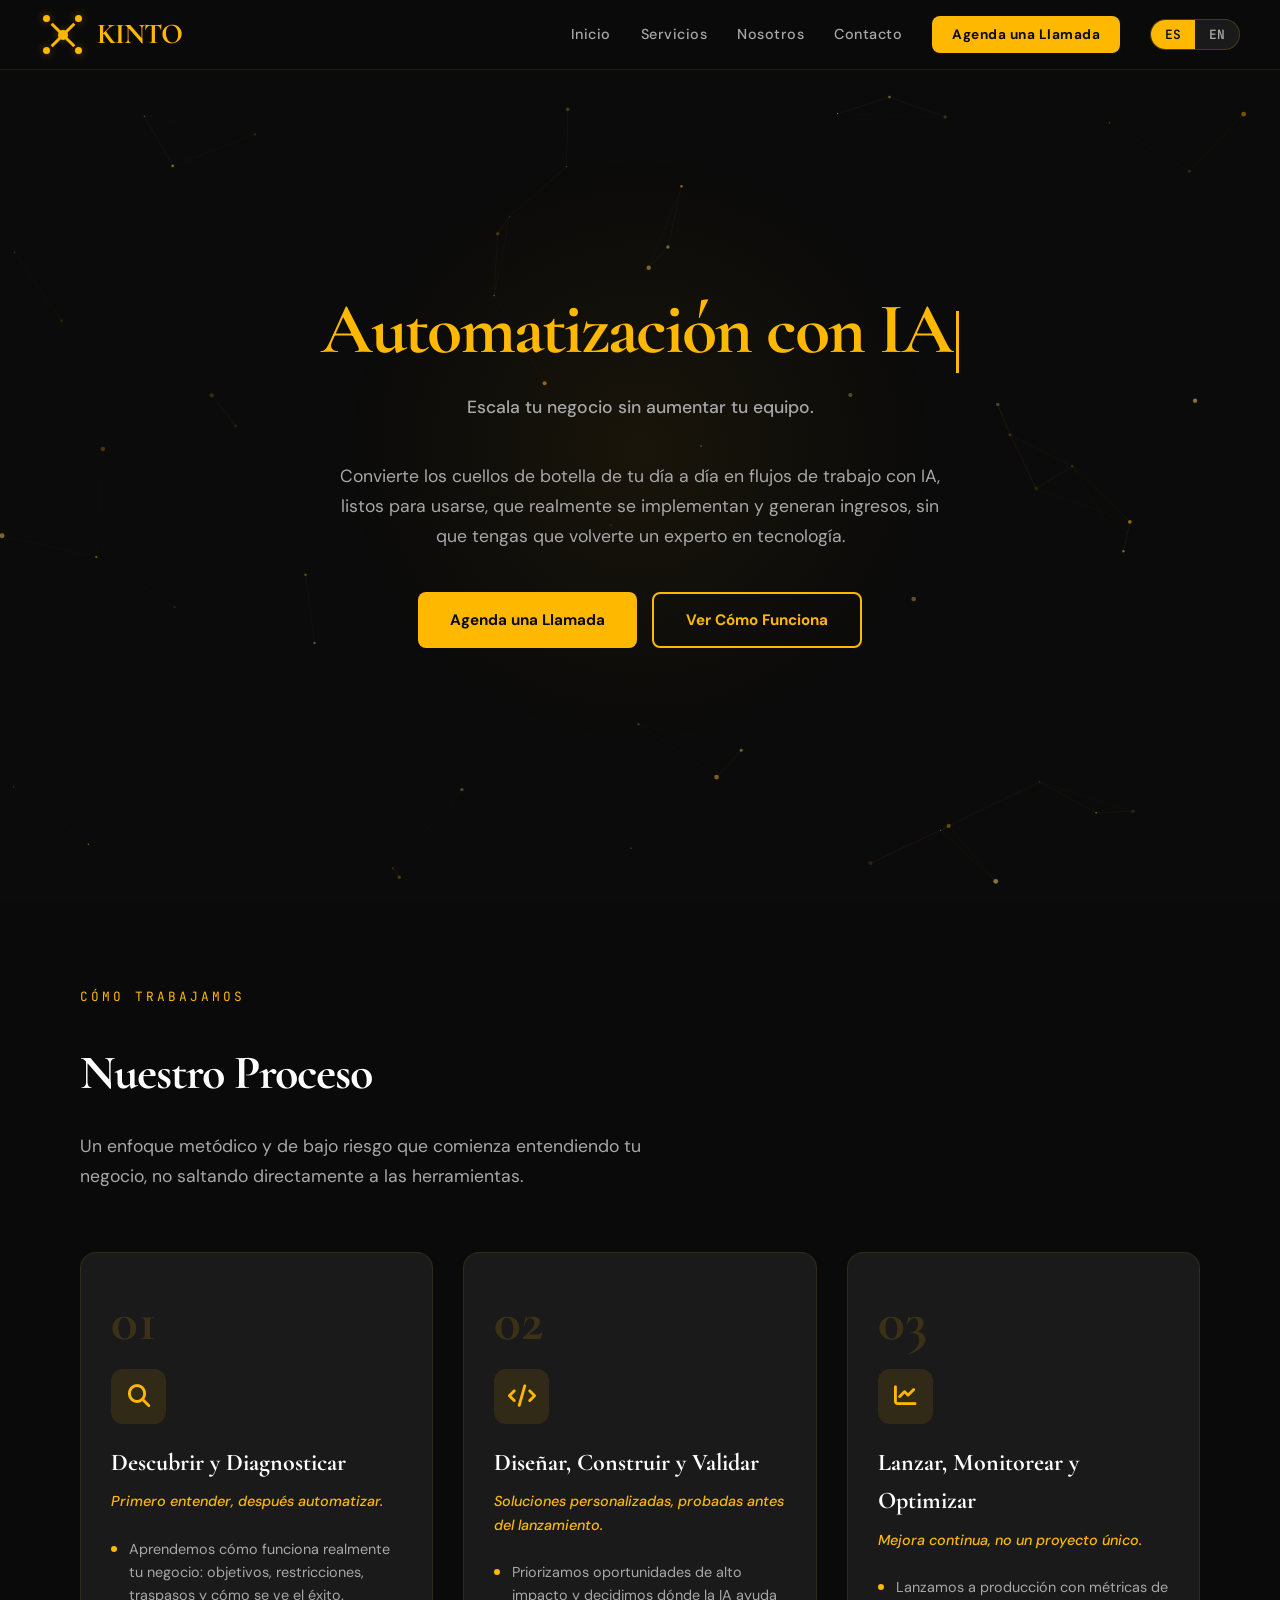
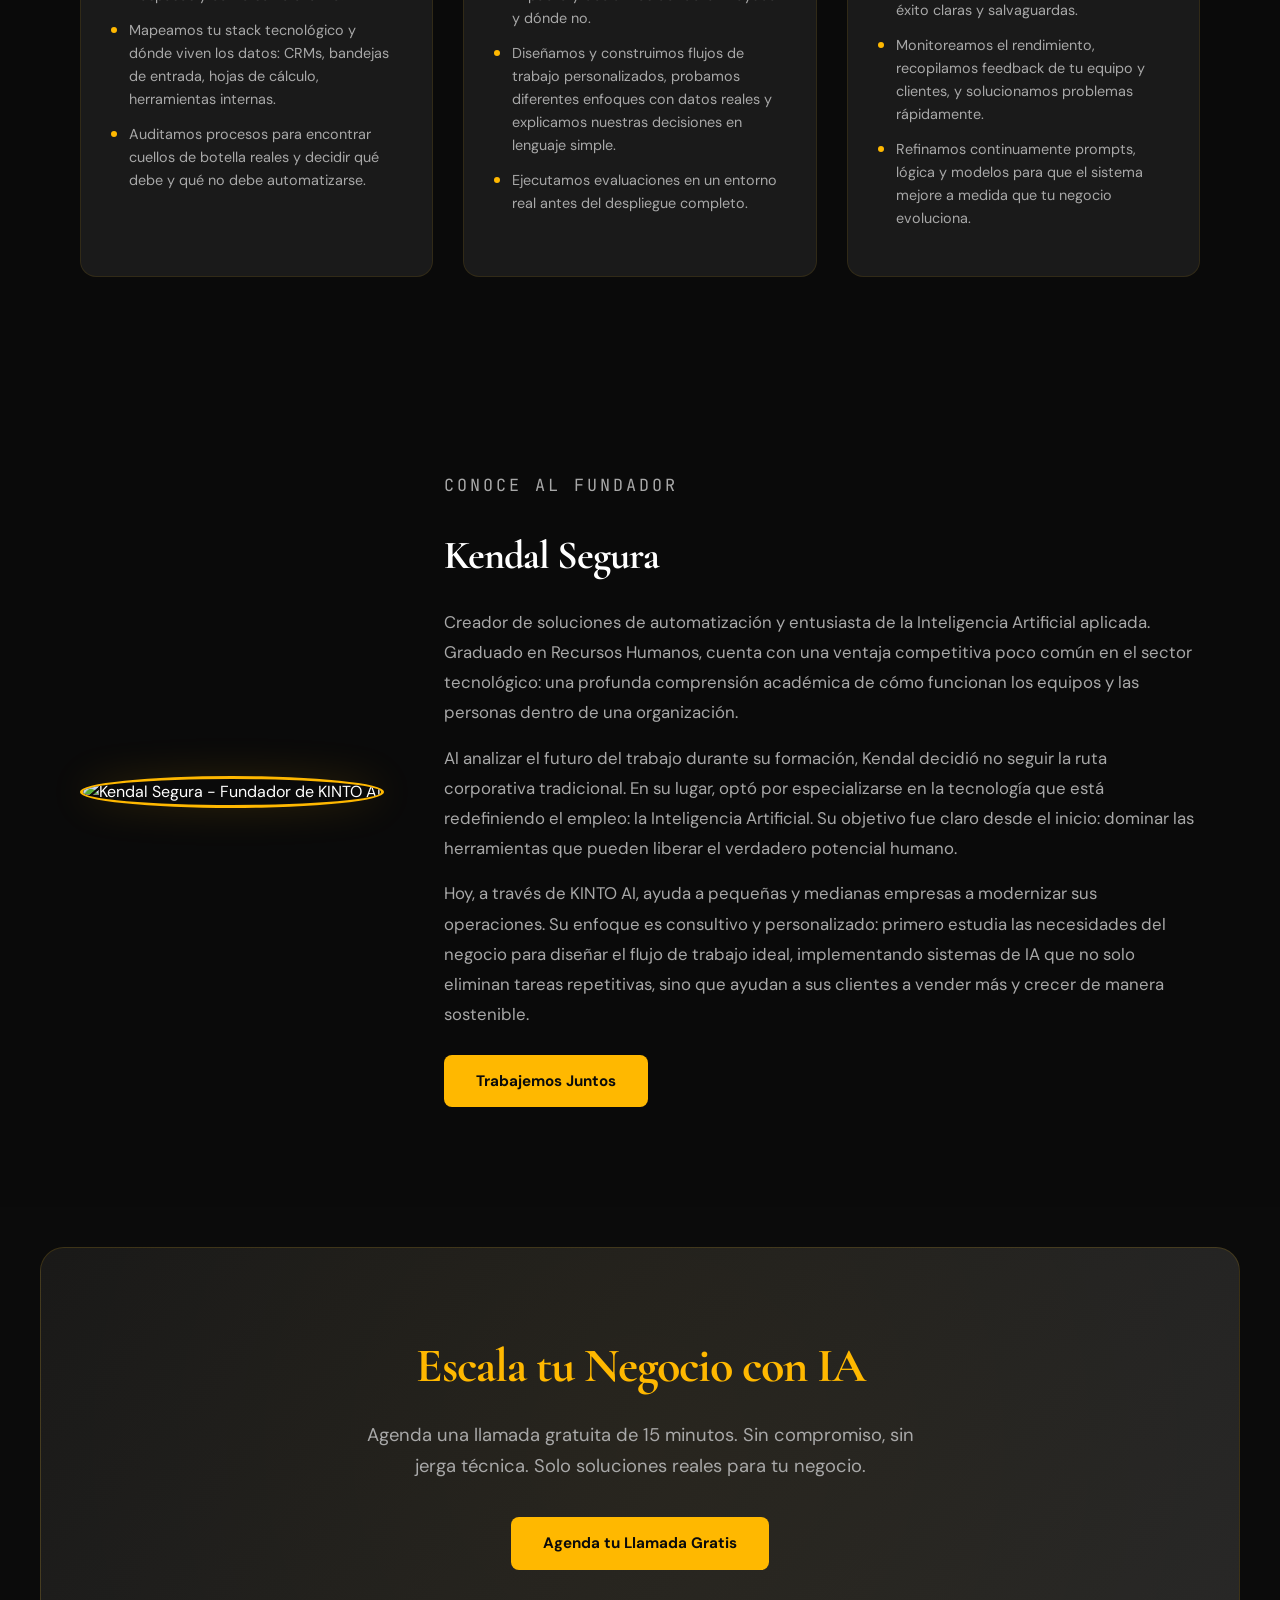
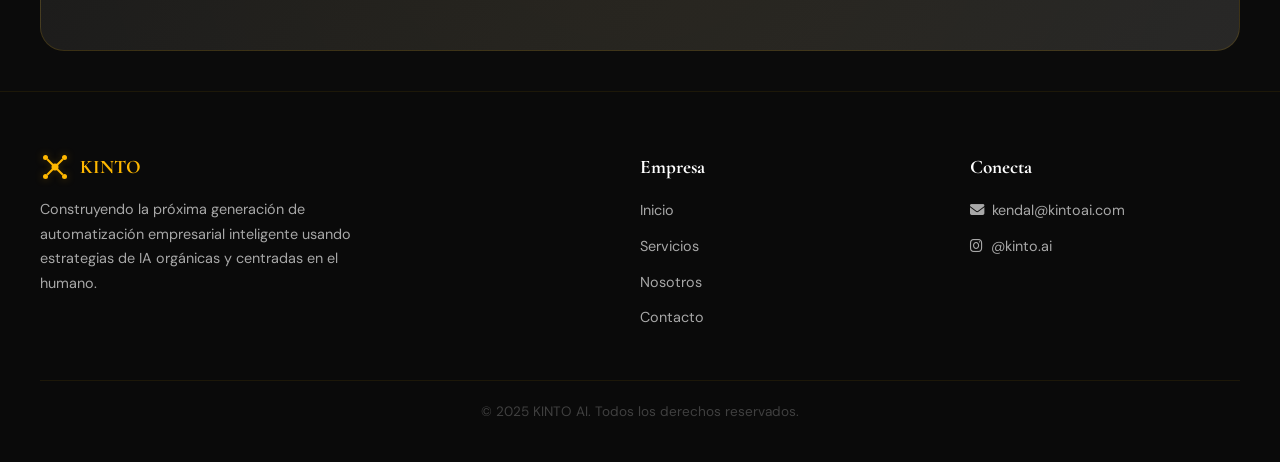
==== index.html @ ab5aced0 "feat: replace Calendly with Cal.com booking embed Swap the Calendly popup widget for Cal.com (kinto-" ====
<!DOCTYPE html>
<html lang="es">
<head>
    <meta charset="UTF-8">
    <meta name="viewport" content="width=device-width, initial-scale=1.0">

    <!-- =============================================
         BASIC SEO
    ============================================= -->
    <title>KINTO AI | Automatización con IA para PYMEs</title>
    <meta name="description" content="Escala tu negocio sin aumentar tu equipo. Agentes de IA y automatización personalizados para pequeñas y medianas empresas.">
    <meta name="robots" content="index, follow">
    <meta name="google-site-verification" content="ejFHqqI4jnlAniQOk8Z2prsyrIVqqXcjT_gnooGXgl4">
    <meta name="author" content="Kendal Segura - KINTO AI">
    <meta http-equiv="content-language" content="es">
    <link rel="canonical" href="https://kintoai.com">

    <!-- =============================================
         OPEN GRAPH (LinkedIn, WhatsApp, Facebook)
    ============================================= -->
    <meta property="og:type" content="website">
    <meta property="og:url" content="https://kintoai.com">
    <meta property="og:title" content="KINTO AI | Automatización con IA para PYMEs">
    <meta property="og:description" content="Escala tu negocio sin aumentar tu equipo. Agentes de IA y automatización personalizados para pequeñas y medianas empresas.">
    <meta property="og:image" content="https://kintoai.com/images/og-image.png">
    <meta property="og:image:width" content="1200">
    <meta property="og:image:height" content="630">
    <meta property="og:image:alt" content="KINTO AI - Automatización con IA">
    <meta property="og:locale" content="es_ES">
    <meta property="og:site_name" content="KINTO AI">

    <!-- =============================================
         TWITTER / X CARD
    ============================================= -->
    <meta name="twitter:card" content="summary_large_image">
    <meta name="twitter:title" content="KINTO AI | Automatización con IA para PYMEs">
    <meta name="twitter:description" content="Escala tu negocio sin aumentar tu equipo. Agentes de IA personalizados para PYMEs.">
    <meta name="twitter:image" content="https://kintoai.com/images/og-image.png">
    <meta name="twitter:image:alt" content="KINTO AI - Automatización con IA">

    <!-- =============================================
         STRUCTURED DATA (JSON-LD) — Organization schema
    ============================================= -->
    <script type="application/ld+json">
    {
      "@context": "https://schema.org",
      "@type": "Organization",
      "name": "KINTO AI",
      "alternateName": "Kinto AI",
      "url": "https://kintoai.com",
      "logo": "https://kintoai.com/images/kinto-icon-black-128.png",
      "image": "https://kintoai.com/images/og-image.png",
      "description": "Agencia de automatización con IA. Agentes de IA y automatización personalizados para pequeñas y medianas empresas.",
      "email": "kendal@kintoai.com",
      "foundingDate": "2026",
      "founder": {
        "@type": "Person",
        "name": "Kendal Segura",
        "jobTitle": "Founder",
        "url": "https://kintoai.com/#fundador"
      },
      "address": {
        "@type": "PostalAddress",
        "addressLocality": "Turrialba",
        "addressRegion": "Cartago",
        "addressCountry": "CR"
      },
      "areaServed": {
        "@type": "Place",
        "name": "Latinoamérica"
      },
      "sameAs": [
        "https://www.instagram.com/kinto.ai/"
      ],
      "knowsAbout": [
        "Inteligencia Artificial",
        "Automatización con IA",
        "Agentes de IA",
        "Automatización empresarial",
        "Automatización para PYMEs"
      ]
    }
    </script>

    <!-- =============================================
         FAVICON
    ============================================= -->
    <link rel="icon" type="image/png" href="/images/kinto-icon-black-128.png">
    <link rel="apple-touch-icon" href="/images/kinto-icon-black-128.png">

    <link rel="preconnect" href="https://fonts.googleapis.com">
    <link rel="preconnect" href="https://fonts.gstatic.com" crossorigin>
    <link href="https://fonts.googleapis.com/css2?family=Cormorant+Garamond:wght@300;400;600;700&family=DM+Sans:wght@400;500;700&family=JetBrains+Mono:wght@400;700&display=swap" rel="stylesheet">
    <link rel="stylesheet" href="https://cdnjs.cloudflare.com/ajax/libs/font-awesome/6.4.0/css/all.min.css">
    <!-- Cal.com embed -->
    <script type="text/javascript">
      (function (C, A, L) { let p = function (a, ar) { a.q.push(ar); }; let d = C.document; C.Cal = C.Cal || function () { let cal = C.Cal; let ar = arguments; if (!cal.loaded) { cal.ns = {}; cal.q = cal.q || []; d.head.appendChild(d.createElement("script")).src = A; cal.loaded = true; } if (ar[0] === L) { const api = function () { p(api, arguments); }; const namespace = ar[1]; api.q = api.q || []; if(typeof namespace === "string"){cal.ns[namespace] = cal.ns[namespace] || api;p(cal.ns[namespace], ar);p(cal, ["initNamespace", namespace]);} else p(cal, ar); return;} p(cal, ar); }; })(window, "https://app.cal.com/embed/embed.js", "init");
      Cal("init", {origin:"https://cal.com"});
      Cal("ui", {"cssVarsPerTheme":{"dark":{"cal-brand":"#ffb800"}},"hideEventTypeDetails":false,"layout":"month_view"});
    </script>
    <style>
        * {
            margin: 0;
            padding: 0;
            box-sizing: border-box;
        }

        :root {
            --black: #0B0B0B;
            --gold: #FFB800;
            --gold-dark: #D49800;
            --gold-light: #FFD966;
            --white: #FFFFFF;
            --gray-900: #1A1A1A;
            --gray-800: #2A2A2A;
            --gray-700: #404040;
            --gray-300: #A8A8A8;
            --gray-100: #F5F5F5;
            --card-shadow: 0 10px 30px -10px rgba(0, 0, 0, 0.3);
            --transition: all 0.3s cubic-bezier(0.25, 0.8, 0.25, 1);
        }

        html {
            scroll-behavior: smooth;
        }

        body {
            font-family: 'DM Sans', sans-serif;
            background-color: var(--black);
            color: var(--white);
            overflow-x: hidden;
            line-height: 1.6;
        }

        /* ============================================
           HEADER
        ============================================ */
        header {
            position: fixed;
            top: 0;
            left: 0;
            right: 0;
            z-index: 1000;
            background: rgba(11, 11, 11, 0.9);
            backdrop-filter: blur(12px);
            -webkit-backdrop-filter: blur(12px);
            border-bottom: 1px solid rgba(255, 184, 0, 0.1);
            padding: 0 40px;
            height: 70px;
            display: flex;
            align-items: center;
            justify-content: space-between;
            transition: var(--transition);
        }

        header.scrolled {
            background: rgba(11, 11, 11, 0.97);
            box-shadow: 0 4px 30px rgba(0, 0, 0, 0.3);
        }

        .logo {
            display: flex;
            align-items: center;
            gap: 12px;
            text-decoration: none;
            cursor: pointer;
        }

        .kinto-logo {
            position: relative;
            width: 45px;
            height: 45px;
            flex-shrink: 0;
        }

        .kinto-logo .k-line {
            position: absolute;
            background: var(--gold);
            transform-origin: center;
        }

        .kinto-logo .k-line-1 {
            width: 32px;
            height: 3px;
            top: 50%;
            left: 50%;
            transform: translate(-50%, -50%) rotate(-45deg);
        }

        .kinto-logo .k-line-2 {
            width: 32px;
            height: 3px;
            top: 50%;
            left: 50%;
            transform: translate(-50%, -50%) rotate(45deg);
        }

        .kinto-logo .k-node {
            position: absolute;
            background: var(--gold);
            border-radius: 50%;
            box-shadow: 0 0 8px rgba(255, 184, 0, 0.4);
        }

        .kinto-logo .k-n1 { width: 7px; height: 7px; top: 3px; left: 3px; }
        .kinto-logo .k-n2 { width: 7px; height: 7px; top: 3px; right: 3px; }
        .kinto-logo .k-n3 { width: 7px; height: 7px; bottom: 3px; left: 3px; }
        .kinto-logo .k-n4 { width: 7px; height: 7px; bottom: 3px; right: 3px; }
        .kinto-logo .k-nc {
            width: 10px;
            height: 10px;
            top: 50%;
            left: 50%;
            transform: translate(-50%, -50%);
        }

        .logo-text {
            font-family: 'Cormorant Garamond', serif;
            font-weight: 700;
            font-size: 1.8rem;
            color: var(--gold);
            letter-spacing: -1px;
        }

        nav {
            display: flex;
            align-items: center;
            gap: 30px;
        }

        nav a {
            color: var(--gray-300);
            text-decoration: none;
            font-size: 0.9rem;
            font-weight: 500;
            transition: color 0.3s;
            letter-spacing: 0.5px;
        }

        nav a:hover {
            color: var(--gold);
        }

        .lang-toggle {
            display: flex;
            background: var(--gray-900);
            border-radius: 20px;
            overflow: hidden;
            border: 1px solid rgba(255, 184, 0, 0.2);
        }

        .lang-btn {
            padding: 6px 14px;
            font-size: 0.8rem;
            font-weight: 600;
            border: none;
            cursor: pointer;
            transition: all 0.3s;
            background: transparent;
            color: var(--gray-300);
            font-family: 'JetBrains Mono', monospace;
        }

        .lang-btn.active {
            background: var(--gold);
            color: var(--black);
        }

        .nav-cta {
            background: var(--gold);
            color: var(--black) !important;
            padding: 8px 20px;
            border-radius: 8px;
            font-weight: 700;
            font-size: 0.85rem;
            transition: var(--transition);
        }

        .nav-cta:hover {
            background: var(--gold-dark);
            color: var(--black) !important;
        }

        .hamburger {
            display: none;
            flex-direction: column;
            gap: 5px;
            cursor: pointer;
            background: none;
            border: none;
            padding: 5px;
        }

        .hamburger span {
            width: 25px;
            height: 2px;
            background: var(--gold);
            transition: var(--transition);
        }

        /* ============================================
           HERO SECTION
        ============================================ */
        .hero {
            min-height: 100vh;
            display: flex;
            align-items: center;
            justify-content: center;
            text-align: center;
            padding: 120px 20px 80px;
            position: relative;
            overflow: hidden;
        }

        #particles-canvas {
            position: fixed;
            top: 0;
            left: 0;
            width: 100vw;
            height: 100vh;
            z-index: -1;
            pointer-events: none;
        }

        .organic-shape {
            position: absolute;
            width: 600px;
            height: 600px;
            border-radius: 50%;
            background: radial-gradient(circle, rgba(255, 184, 0, 0.06) 0%, transparent 70%);
            top: 50%;
            left: 50%;
            transform: translate(-50%, -50%);
            animation: morph 20s ease-in-out infinite;
            z-index: 0;
        }

        @keyframes morph {
            0%, 100% {
                border-radius: 60% 40% 30% 70% / 60% 30% 70% 40%;
                transform: translate(-50%, -50%) rotate(0deg) scale(1);
            }
            25% {
                border-radius: 30% 60% 70% 40% / 50% 60% 30% 60%;
                transform: translate(-50%, -50%) rotate(90deg) scale(1.05);
            }
            50% {
                border-radius: 50% 60% 30% 60% / 30% 50% 60% 40%;
                transform: translate(-50%, -50%) rotate(180deg) scale(0.95);
            }
            75% {
                border-radius: 60% 30% 60% 40% / 70% 40% 50% 60%;
                transform: translate(-50%, -50%) rotate(270deg) scale(1.02);
            }
        }

        .hero-content {
            position: relative;
            z-index: 2;
            max-width: 900px;
        }

        .hero h1 {
            font-family: 'Cormorant Garamond', serif;
            font-size: 4.5rem;
            font-weight: 700;
            line-height: 1.05;
            margin-bottom: 20px;
            color: var(--gold);
            letter-spacing: -2px;
        }

        .hero-subtitle {
            font-family: 'DM Sans', sans-serif;
            font-size: 1.6rem;
            font-weight: 500;
            color: var(--white);
            margin-bottom: 15px;
        }

        .hero p {
            font-size: 1.1rem;
            color: var(--gray-300);
            max-width: 600px;
            margin: 0 auto 40px;
            line-height: 1.7;
        }

        .hero-buttons {
            display: flex;
            gap: 15px;
            justify-content: center;
            flex-wrap: wrap;
        }

        /* ============================================
           BUTTONS
        ============================================ */
        .btn {
            display: inline-flex;
            align-items: center;
            gap: 8px;
            padding: 14px 32px;
            border-radius: 8px;
            font-size: 0.95rem;
            font-weight: 700;
            font-family: 'DM Sans', sans-serif;
            text-decoration: none;
            cursor: pointer;
            transition: var(--transition);
            border: none;
        }

        .btn-primary {
            background-color: var(--gold);
            color: var(--black);
        }

        .btn-primary:hover {
            background-color: var(--gold-dark);
            transform: translateY(-2px);
            box-shadow: 0 8px 25px rgba(255, 184, 0, 0.3);
        }

        .btn-secondary {
            background: transparent;
            border: 2px solid var(--gold);
            color: var(--gold);
        }

        .btn-secondary:hover {
            background-color: var(--gold);
            color: var(--black);
            transform: translateY(-2px);
        }

        /* ============================================
           SECTIONS COMMON
        ============================================ */
        .section {
            padding: 100px 40px;
            max-width: 1200px;
            margin: 0 auto;
            position: relative;
            z-index: 1;
        }

        .section-label {
            font-family: 'JetBrains Mono', monospace;
            font-size: 0.8rem;
            letter-spacing: 3px;
            color: var(--gold);
            text-transform: uppercase;
            margin-bottom: 15px;
        }

        .section-title {
            font-family: 'Cormorant Garamond', serif;
            font-size: 3rem;
            font-weight: 700;
            color: var(--white);
            letter-spacing: -1px;
            margin-bottom: 20px;
        }

        .section-description {
            font-size: 1.1rem;
            color: var(--gray-300);
            max-width: 600px;
            line-height: 1.7;
        }

        /* ============================================
           TECH STACK
        ============================================ */
        /* ============================================
           PROCESS SECTION
        ============================================ */
        .process-grid {
            display: grid;
            grid-template-columns: repeat(3, 1fr);
            gap: 30px;
            margin-top: 60px;
        }

        .process-card {
            background: var(--gray-900);
            border: 1px solid rgba(255, 184, 0, 0.1);
            border-radius: 16px;
            padding: 40px 30px;
            transition: var(--transition);
            position: relative;
            overflow: hidden;
        }

        .process-card::before {
            content: '';
            position: absolute;
            top: 0;
            left: 0;
            right: 0;
            height: 3px;
            background: linear-gradient(90deg, var(--gold), var(--gold-light));
            transform: scaleX(0);
            transition: transform 0.4s ease;
        }

        .process-card:hover {
            border-color: var(--gold);
            transform: translateY(-5px);
            box-shadow: 0 15px 40px rgba(255, 184, 0, 0.1);
        }

        .process-card:hover::before {
            transform: scaleX(1);
        }

        .process-number {
            font-family: 'Cormorant Garamond', serif;
            font-size: 3.5rem;
            font-weight: 700;
            color: rgba(255, 184, 0, 0.15);
            line-height: 1;
            margin-bottom: 20px;
        }

        .process-icon {
            width: 55px;
            height: 55px;
            border-radius: 12px;
            background: rgba(255, 184, 0, 0.1);
            display: flex;
            align-items: center;
            justify-content: center;
            margin-bottom: 20px;
        }

        .process-icon i {
            font-size: 1.4rem;
            color: var(--gold);
        }

        .process-card h3 {
            font-family: 'Cormorant Garamond', serif;
            font-size: 1.5rem;
            font-weight: 700;
            color: var(--white);
            margin-bottom: 8px;
        }

        .process-card .process-subtitle {
            font-size: 0.9rem;
            color: var(--gold);
            font-weight: 500;
            margin-bottom: 18px;
            font-style: italic;
        }

        .process-card ul {
            list-style: none;
            padding: 0;
        }

        .process-card ul li {
            font-size: 0.9rem;
            color: var(--gray-300);
            line-height: 1.6;
            padding: 6px 0;
            padding-left: 18px;
            position: relative;
        }

        .process-card ul li::before {
            content: '';
            position: absolute;
            left: 0;
            top: 14px;
            width: 6px;
            height: 6px;
            border-radius: 50%;
            background: var(--gold);
        }

        /* ============================================
           FOUNDER SECTION
        ============================================ */
        .founder-section {
            padding: 100px 40px;
            max-width: 1200px;
            margin: 0 auto;
            position: relative;
            z-index: 1;
        }

        .section::before,
        .founder-section::before {
            content: '';
            position: absolute;
            top: 0;
            bottom: 0;
            left: 50%;
            transform: translateX(-50%);
            width: 100vw;
            background: rgba(11, 11, 11, 0.88);
            z-index: -1;
        }

        .founder-content {
            display: flex;
            align-items: center;
            gap: 60px;
        }

        .founder-image-wrapper {
            flex-shrink: 0;
        }

        .founder-image {
            width: 320px;
            height: 320px;
            border-radius: 50%;
            object-fit: cover;
            object-position: center 30%;
            border: 3px solid var(--gold);
            box-shadow: 0 0 40px rgba(255, 184, 0, 0.15);
        }

        .founder-text .section-label {
            margin-bottom: 15px;
        }

        .founder-text h2 {
            font-family: 'Cormorant Garamond', serif;
            font-size: 2.5rem;
            font-weight: 700;
            color: var(--white);
            margin-bottom: 20px;
            letter-spacing: -1px;
        }

        .founder-text p {
            font-size: 1.05rem;
            color: var(--gray-300);
            line-height: 1.8;
            margin-bottom: 15px;
        }

        .founder-cta {
            margin-top: 25px;
        }

        /* ============================================
           CTA SECTION
        ============================================ */
        .cta-section {
            margin: 40px;
            padding: 80px 60px;
            background: linear-gradient(135deg, rgba(26, 26, 26, 0.92) 0%, rgba(42, 42, 42, 0.92) 100%);
            border-radius: 24px;
            text-align: center;
            position: relative;
            overflow: hidden;
            z-index: 1;
            border: 1px solid rgba(255, 184, 0, 0.15);
        }

        .cta-section::before {
            content: '';
            position: absolute;
            top: -50%;
            left: -50%;
            width: 200%;
            height: 200%;
            background: radial-gradient(circle, rgba(255, 184, 0, 0.04) 0%, transparent 60%);
            animation: pulse-cta 10s ease-in-out infinite;
        }

        @keyframes pulse-cta {
            0%, 100% { transform: scale(1); opacity: 0.5; }
            50% { transform: scale(1.1); opacity: 1; }
        }

        .cta-content {
            position: relative;
            z-index: 2;
        }

        .cta-section h2 {
            font-family: 'Cormorant Garamond', serif;
            font-size: 3rem;
            font-weight: 700;
            color: var(--gold);
            margin-bottom: 15px;
            letter-spacing: -1px;
        }

        .cta-section p {
            font-size: 1.15rem;
            color: var(--gray-300);
            max-width: 550px;
            margin: 0 auto 35px;
            line-height: 1.7;
        }

        /* ============================================
           FOOTER
        ============================================ */
        footer {
            padding: 60px 40px 40px;
            border-top: 1px solid rgba(255, 184, 0, 0.08);
            background: rgba(11, 11, 11, 0.9);
            position: relative;
            z-index: 1;
        }

        .footer-top {
            max-width: 1200px;
            margin: 0 auto;
            display: grid;
            grid-template-columns: 2fr 1fr 1fr;
            gap: 60px;
            margin-bottom: 40px;
        }

        .footer-brand-section {
            display: flex;
            flex-direction: column;
            gap: 15px;
        }

        .footer-brand {
            display: flex;
            align-items: center;
            gap: 10px;
        }

        .footer-brand .kinto-logo {
            width: 30px;
            height: 30px;
        }

        .footer-brand .kinto-logo .k-line-1,
        .footer-brand .kinto-logo .k-line-2 {
            width: 22px;
            height: 2px;
        }

        .footer-brand .kinto-logo .k-n1,
        .footer-brand .kinto-logo .k-n2,
        .footer-brand .kinto-logo .k-n3,
        .footer-brand .kinto-logo .k-n4 {
            width: 5px;
            height: 5px;
        }

        .footer-brand .kinto-logo .k-nc {
            width: 7px;
            height: 7px;
        }

        .footer-brand-description {
            font-size: 0.9rem;
            color: var(--gray-300);
            line-height: 1.7;
            max-width: 350px;
        }

        .footer-links h4 {
            font-family: 'Cormorant Garamond', serif;
            font-size: 1.2rem;
            font-weight: 700;
            color: var(--white);
            margin-bottom: 15px;
        }

        .footer-links ul {
            list-style: none;
            padding: 0;
        }

        .footer-links ul li {
            margin-bottom: 10px;
        }

        .footer-links ul li a {
            color: var(--gray-300);
            text-decoration: none;
            font-size: 0.9rem;
            transition: color 0.3s;
        }

        .footer-links ul li a:hover {
            color: var(--gold);
        }

        .footer-bottom {
            max-width: 1200px;
            margin: 0 auto;
            padding-top: 20px;
            border-top: 1px solid rgba(255, 184, 0, 0.08);
            text-align: center;
        }

        .footer-bottom p {
            font-size: 0.85rem;
            color: var(--gray-700);
        }

        footer a {
            color: var(--gold);
            text-decoration: none;
        }

        footer a:hover {
            color: var(--gold-light);
        }

        /* ============================================
           MOBILE RESPONSIVE
        ============================================ */
        @media (max-width: 900px) {
            header {
                padding: 0 20px;
            }

            nav {
                display: none;
                position: fixed;
                top: 70px;
                left: 0;
                right: 0;
                background: rgba(11, 11, 11, 0.98);
                flex-direction: column;
                padding: 30px 20px;
                gap: 20px;
                border-bottom: 1px solid rgba(255, 184, 0, 0.1);
            }

            nav.active {
                display: flex;
            }

            .hamburger {
                display: flex;
            }

            .hero h1 {
                font-size: 3rem;
            }

            .hero-subtitle {
                font-size: 1.2rem;
            }

            .process-grid {
                grid-template-columns: 1fr;
            }

            .founder-content {
                flex-direction: column;
                text-align: center;
            }

            .founder-image {
                width: 280px;
                height: 280px;
            }

            .section {
                padding: 60px 20px;
            }

            .cta-section {
                margin: 20px;
                padding: 50px 20px;
            }


            .cta-section h2 {
                font-size: 2.2rem;
            }

            .section-title {
                font-size: 2.2rem;
            }

            .footer-top {
                grid-template-columns: 1fr;
                gap: 30px;
                text-align: center;
            }

            .footer-brand-description {
                max-width: 100%;
            }

            .footer-brand {
                justify-content: center;
            }
        }

        @media (max-width: 600px) {
            .hero h1 {
                font-size: 2.4rem;
            }

            .hero-subtitle {
                font-size: 1rem;
            }

            .hero-buttons {
                flex-direction: column;
                align-items: center;
            }

            .btn {
                width: 100%;
                max-width: 280px;
                justify-content: center;
            }

        }

        /* ============================================
           ANIMATIONS
        ============================================ */
        .fade-up {
            opacity: 0;
            transform: translateY(30px);
            transition: opacity 0.6s ease, transform 0.6s ease;
        }

        .fade-up.visible {
            opacity: 1;
            transform: translateY(0);
        }

        .fade-left {
            opacity: 0;
            transform: translateX(-40px);
            transition: opacity 0.7s ease, transform 0.7s ease;
        }

        .fade-left.visible {
            opacity: 1;
            transform: translateX(0);
        }

        .fade-right {
            opacity: 0;
            transform: translateX(40px);
            transition: opacity 0.7s ease, transform 0.7s ease;
        }

        .fade-right.visible {
            opacity: 1;
            transform: translateX(0);
        }

        .fade-scale {
            opacity: 0;
            transform: scale(0.92);
            transition: opacity 0.7s ease, transform 0.7s ease;
        }

        .fade-scale.visible {
            opacity: 1;
            transform: scale(1);
        }

        /* Stagger delays for process cards */
        .process-card:nth-child(1) { transition-delay: 0s; }
        .process-card:nth-child(2) { transition-delay: 0.15s; }
        .process-card:nth-child(3) { transition-delay: 0.3s; }

        /* Typing cursor */
        .typing-cursor {
            display: inline-block;
            width: 3px;
            height: 0.85em;
            background: var(--gold);
            margin-left: 4px;
            vertical-align: text-bottom;
            animation: blink-cursor 0.8s step-end infinite;
        }

        @keyframes blink-cursor {
            0%, 100% { opacity: 1; }
            50% { opacity: 0; }
        }

        /* Hero elements hidden until typing completes */
        .typing-hidden {
            opacity: 0;
            transform: translateY(20px);
            transition: opacity 0.6s ease 0s, transform 0.6s ease 0s;
        }

        .typing-revealed {
            opacity: 1;
            transform: translateY(0);
        }

        .typing-revealed:nth-child(2) { transition-delay: 0s; }
        .typing-revealed:nth-child(3) { transition-delay: 0.15s; }
        .typing-revealed:nth-child(4) { transition-delay: 0.3s; }

        /* Reduced motion preference */
        @media (prefers-reduced-motion: reduce) {
            *, *::before, *::after {
                animation-duration: 0.01ms !important;
                animation-iteration-count: 1 !important;
                transition-duration: 0.01ms !important;
            }
            #particles-canvas {
                display: none;
            }
        }
    </style>
</head>
<body>
    <canvas id="particles-canvas"></canvas>

    <!-- ==========================================
         HEADER
    ========================================== -->
    <header id="header">
        <div class="logo">
            <div class="kinto-logo">
                <div class="k-line k-line-1"></div>
                <div class="k-line k-line-2"></div>
                <div class="k-node k-n1"></div>
                <div class="k-node k-n2"></div>
                <div class="k-node k-n3"></div>
                <div class="k-node k-n4"></div>
                <div class="k-node k-nc"></div>
            </div>
            <span class="logo-text">KINTO</span>
        </div>

        <nav id="nav">
            <a href="#hero" data-es="Inicio" data-en="Home">Inicio</a>
            <a href="#proceso" data-es="Servicios" data-en="Services">Servicios</a>
            <a href="#fundador" data-es="Nosotros" data-en="About">Nosotros</a>
            <a href="#contact" data-es="Contacto" data-en="Contact">Contacto</a>
            <a href="javascript:void(0)" data-cal-link="kinto-ai-aus0dx/kinto-ai-call" data-cal-config='{"layout":"month_view","theme":"dark"}' class="nav-cta" data-es="Agenda una Llamada" data-en="Book a Call">Agenda una Llamada</a>
            <div class="lang-toggle">
                <button class="lang-btn active" onclick="setLang('es')">ES</button>
                <button class="lang-btn" onclick="setLang('en')">EN</button>
            </div>
        </nav>

        <button class="hamburger" onclick="toggleMenu()" aria-label="Menu">
            <span></span>
            <span></span>
            <span></span>
        </button>
    </header>

    <!-- ==========================================
         HERO SECTION
    ========================================== -->
    <section class="hero" id="hero">
        <div class="organic-shape"></div>
        <div class="hero-content">
            <h1 id="hero-title" data-es="Automatización con IA" data-en="AI Automation"></h1>
            <p class="hero-subtitle typing-hidden" data-es="Escala tu negocio sin aumentar tu equipo." data-en="Scale your business without growing your team.">Escala tu negocio sin aumentar tu equipo.</p>
            <p class="typing-hidden" data-es="Convierte los cuellos de botella de tu día a día en flujos de trabajo con IA, listos para usarse, que realmente se implementan y generan ingresos, sin que tengas que volverte un experto en tecnología." data-en="Turn your daily bottlenecks into ready-to-use AI workflows that actually get implemented and generate revenue, without becoming a tech expert.">Convierte los cuellos de botella de tu día a día en flujos de trabajo con IA, listos para usarse, que realmente se implementan y generan ingresos, sin que tengas que volverte un experto en tecnología.</p>
            <div class="hero-buttons typing-hidden">
                <a href="javascript:void(0)" data-cal-link="kinto-ai-aus0dx/kinto-ai-call" data-cal-config='{"layout":"month_view","theme":"dark"}' class="btn btn-primary" data-es="Agenda una Llamada" data-en="Book a Call">Agenda una Llamada</a>
                <a href="#proceso" class="btn btn-secondary" data-es="Ver Cómo Funciona" data-en="See How It Works">Ver Cómo Funciona</a>
            </div>
        </div>
    </section>

    <!-- ==========================================
         PROCESS SECTION
    ========================================== -->
    <section class="section" id="proceso">
        <div class="fade-up">
            <p class="section-label" data-es="CÓMO TRABAJAMOS" data-en="HOW WE WORK">CÓMO TRABAJAMOS</p>
            <h2 class="section-title" data-es="Nuestro Proceso" data-en="Our Process">Nuestro Proceso</h2>
            <p class="section-description" data-es="Un enfoque metódico y de bajo riesgo que comienza entendiendo tu negocio, no saltando directamente a las herramientas." data-en="A methodical, low-risk approach that starts with understanding your business - not jumping straight into tools.">Un enfoque metódico y de bajo riesgo que comienza entendiendo tu negocio, no saltando directamente a las herramientas.</p>
        </div>

        <div class="process-grid">
            <!-- Card 1: Discover & Diagnose -->
            <div class="process-card fade-left">
                <div class="process-number" data-count="1">01</div>
                <div class="process-icon"><i class="fas fa-magnifying-glass"></i></div>
                <h3 data-es="Descubrir y Diagnosticar" data-en="Discover &amp; Diagnose">Descubrir y Diagnosticar</h3>
                <p class="process-subtitle" data-es="Primero entender, después automatizar." data-en="Understand first, automate second.">Primero entender, después automatizar.</p>
                <ul>
                    <li data-es="Aprendemos cómo funciona realmente tu negocio: objetivos, restricciones, traspasos y cómo se ve el éxito." data-en="We learn how your business actually works: goals, constraints, handoffs, and what a 'win' looks like.">Aprendemos cómo funciona realmente tu negocio: objetivos, restricciones, traspasos y cómo se ve el éxito.</li>
                    <li data-es="Mapeamos tu stack tecnológico y dónde viven los datos: CRMs, bandejas de entrada, hojas de cálculo, herramientas internas." data-en="We map your tech stack and where data lives: CRMs, inboxes, spreadsheets, internal tools.">Mapeamos tu stack tecnológico y dónde viven los datos: CRMs, bandejas de entrada, hojas de cálculo, herramientas internas.</li>
                    <li data-es="Auditamos procesos para encontrar cuellos de botella reales y decidir qué debe y qué no debe automatizarse." data-en="We audit processes to find real bottlenecks and decide what should and shouldn't be automated.">Auditamos procesos para encontrar cuellos de botella reales y decidir qué debe y qué no debe automatizarse.</li>
                </ul>
            </div>

            <!-- Card 2: Design, Build & Validate -->
            <div class="process-card fade-up">
                <div class="process-number" data-count="2">02</div>
                <div class="process-icon"><i class="fas fa-code"></i></div>
                <h3 data-es="Diseñar, Construir y Validar" data-en="Design, Build &amp; Validate">Diseñar, Construir y Validar</h3>
                <p class="process-subtitle" data-es="Soluciones personalizadas, probadas antes del lanzamiento." data-en="Custom solutions, tested before launch.">Soluciones personalizadas, probadas antes del lanzamiento.</p>
                <ul>
                    <li data-es="Priorizamos oportunidades de alto impacto y decidimos dónde la IA ayuda y dónde no." data-en="We prioritize high-impact opportunities and decide where AI helps, and where it doesn't.">Priorizamos oportunidades de alto impacto y decidimos dónde la IA ayuda y dónde no.</li>
                    <li data-es="Diseñamos y construimos flujos de trabajo personalizados, probamos diferentes enfoques con datos reales y explicamos nuestras decisiones en lenguaje simple." data-en="We design and build custom workflows, test different approaches on real data, and explain our choices in plain language.">Diseñamos y construimos flujos de trabajo personalizados, probamos diferentes enfoques con datos reales y explicamos nuestras decisiones en lenguaje simple.</li>
                    <li data-es="Ejecutamos evaluaciones en un entorno real antes del despliegue completo." data-en="We run evaluations in a real-world environment before full rollout.">Ejecutamos evaluaciones en un entorno real antes del despliegue completo.</li>
                </ul>
            </div>

            <!-- Card 3: Launch, Monitor & Optimize -->
            <div class="process-card fade-right">
                <div class="process-number" data-count="3">03</div>
                <div class="process-icon"><i class="fas fa-chart-line"></i></div>
                <h3 data-es="Lanzar, Monitorear y Optimizar" data-en="Launch, Monitor &amp; Optimize">Lanzar, Monitorear y Optimizar</h3>
                <p class="process-subtitle" data-es="Mejora continua, no un proyecto único." data-en="Continuous improvement, not a one-off project.">Mejora continua, no un proyecto único.</p>
                <ul>
                    <li data-es="Lanzamos a producción con métricas de éxito claras y salvaguardas." data-en="We launch into production with clear success metrics and safeguards.">Lanzamos a producción con métricas de éxito claras y salvaguardas.</li>
                    <li data-es="Monitoreamos el rendimiento, recopilamos feedback de tu equipo y clientes, y solucionamos problemas rápidamente." data-en="We monitor performance, collect feedback from your team and customers, and fix issues quickly.">Monitoreamos el rendimiento, recopilamos feedback de tu equipo y clientes, y solucionamos problemas rápidamente.</li>
                    <li data-es="Refinamos continuamente prompts, lógica y modelos para que el sistema mejore a medida que tu negocio evoluciona." data-en="We continuously refine prompts, logic, and models so the system improves as your business evolves.">Refinamos continuamente prompts, lógica y modelos para que el sistema mejore a medida que tu negocio evoluciona.</li>
                </ul>
            </div>
        </div>
    </section>

    <!-- ==========================================
         FOUNDER SECTION
    ========================================== -->
    <section class="founder-section" id="fundador">
        <div class="founder-content">
            <div class="founder-image-wrapper fade-left">
                <img src="Portrait.jpeg" alt="Kendal Segura - Fundador de KINTO AI" class="founder-image">
            </div>
            <div class="founder-text fade-right">
                <p class="section-label" data-es="Conoce al Fundador" data-en="Meet the Founder">Conoce al Fundador</p>
                <h2 data-es="Kendal Segura" data-en="Kendal Segura">Kendal Segura</h2>
                <p data-es="Creador de soluciones de automatización y entusiasta de la Inteligencia Artificial aplicada. Graduado en Recursos Humanos, cuenta con una ventaja competitiva poco común en el sector tecnológico: una profunda comprensión académica de cómo funcionan los equipos y las personas dentro de una organización." data-en="Automation solutions creator and applied Artificial Intelligence enthusiast. With a degree in Human Resources, he has an uncommon competitive advantage in the tech sector: a deep academic understanding of how teams and people work within an organization.">Creador de soluciones de automatización y entusiasta de la Inteligencia Artificial aplicada. Graduado en Recursos Humanos, cuenta con una ventaja competitiva poco común en el sector tecnológico: una profunda comprensión académica de cómo funcionan los equipos y las personas dentro de una organización.</p>
                <p data-es="Al analizar el futuro del trabajo durante su formación, Kendal decidió no seguir la ruta corporativa tradicional. En su lugar, optó por especializarse en la tecnología que está redefiniendo el empleo: la Inteligencia Artificial. Su objetivo fue claro desde el inicio: dominar las herramientas que pueden liberar el verdadero potencial humano." data-en="While analyzing the future of work during his studies, Kendal decided not to follow the traditional corporate route. Instead, he chose to specialize in the technology that is redefining employment: Artificial Intelligence. His goal was clear from the start: master the tools that can unlock true human potential.">Al analizar el futuro del trabajo durante su formación, Kendal decidió no seguir la ruta corporativa tradicional. En su lugar, optó por especializarse en la tecnología que está redefiniendo el empleo: la Inteligencia Artificial. Su objetivo fue claro desde el inicio: dominar las herramientas que pueden liberar el verdadero potencial humano.</p>
                <p data-es="Hoy, a través de KINTO AI, ayuda a pequeñas y medianas empresas a modernizar sus operaciones. Su enfoque es consultivo y personalizado: primero estudia las necesidades del negocio para diseñar el flujo de trabajo ideal, implementando sistemas de IA que no solo eliminan tareas repetitivas, sino que ayudan a sus clientes a vender más y crecer de manera sostenible." data-en="Today, through KINTO AI, he helps small and medium businesses modernize their operations. His approach is consultative and personalized: first studying business needs to design the ideal workflow, implementing AI systems that not only eliminate repetitive tasks but help clients sell more and grow sustainably.">Hoy, a través de KINTO AI, ayuda a pequeñas y medianas empresas a modernizar sus operaciones. Su enfoque es consultivo y personalizado: primero estudia las necesidades del negocio para diseñar el flujo de trabajo ideal, implementando sistemas de IA que no solo eliminan tareas repetitivas, sino que ayudan a sus clientes a vender más y crecer de manera sostenible.</p>
                <div class="founder-cta">
                    <a href="javascript:void(0)" data-cal-link="kinto-ai-aus0dx/kinto-ai-call" data-cal-config='{"layout":"month_view","theme":"dark"}' class="btn btn-primary" data-es="Trabajemos Juntos" data-en="Let's Work Together">Trabajemos Juntos</a>
                </div>
            </div>
        </div>
    </section>

    <!-- ==========================================
         CTA SECTION
    ========================================== -->
    <section class="cta-section" id="contact">
        <div class="cta-content fade-scale">
            <h2 data-es="Escala tu Negocio con IA" data-en="Scale Your Business with AI">Escala tu Negocio con IA</h2>
            <p data-es="Agenda una llamada gratuita de 15 minutos. Sin compromiso, sin jerga técnica. Solo soluciones reales para tu negocio." data-en="Book a free 15-minute call. No commitment, no technical jargon. Just real solutions for your business.">Agenda una llamada gratuita de 15 minutos. Sin compromiso, sin jerga técnica. Solo soluciones reales para tu negocio.</p>
            <a href="javascript:void(0)" data-cal-link="kinto-ai-aus0dx/kinto-ai-call" data-cal-config='{"layout":"month_view","theme":"dark"}' class="btn btn-primary" data-es="Agenda tu Llamada Gratis" data-en="Book Your Free Call">Agenda tu Llamada Gratis</a>
        </div>
    </section>

    <!-- ==========================================
         FOOTER
    ========================================== -->
    <footer>
        <div class="footer-top">
            <div class="footer-brand-section">
                <div class="footer-brand">
                    <div class="kinto-logo">
                        <div class="k-line k-line-1"></div>
                        <div class="k-line k-line-2"></div>
                        <div class="k-node k-n1"></div>
                        <div class="k-node k-n2"></div>
                        <div class="k-node k-n3"></div>
                        <div class="k-node k-n4"></div>
                        <div class="k-node k-nc"></div>
                    </div>
                    <span style="font-family: 'Cormorant Garamond', serif; font-weight: 700; color: var(--gold); font-size: 1.2rem;">KINTO</span>
                </div>
                <p class="footer-brand-description" data-es="Construyendo la próxima generación de automatización empresarial inteligente usando estrategias de IA orgánicas y centradas en el humano." data-en="Building the next generation of intelligent business automation using organic, human-centric AI strategies.">Construyendo la próxima generación de automatización empresarial inteligente usando estrategias de IA orgánicas y centradas en el humano.</p>
            </div>
            <div class="footer-links">
                <h4 data-es="Empresa" data-en="Company">Empresa</h4>
                <ul>
                    <li><a href="#hero" data-es="Inicio" data-en="Home">Inicio</a></li>
                    <li><a href="#proceso" data-es="Servicios" data-en="Services">Servicios</a></li>
                    <li><a href="#fundador" data-es="Nosotros" data-en="About">Nosotros</a></li>
                    <li><a href="#contact" data-es="Contacto" data-en="Contact">Contacto</a></li>
                </ul>
            </div>
            <div class="footer-links">
                <h4 data-es="Conecta" data-en="Connect">Conecta</h4>
                <ul>
                    <li><a href="mailto:kendal@kintoai.com"><i class="fas fa-envelope" style="margin-right: 8px;"></i>kendal@kintoai.com</a></li>
                    <li><a href="https://www.instagram.com/kinto.ai/" target="_blank" rel="noopener noreferrer"><i class="fab fa-instagram" style="margin-right: 8px;"></i>@kinto.ai</a></li>
                </ul>
            </div>
        </div>
        <div class="footer-bottom">
            <p>&copy; 2025 KINTO AI. <span data-es="Todos los derechos reservados." data-en="All rights reserved.">Todos los derechos reservados.</span></p>
        </div>
    </footer>

    <!-- ==========================================
         JAVASCRIPT
    ========================================== -->
    <script>
        // ========================================
        // LANGUAGE TOGGLE
        // ========================================
        let currentLang = 'es';
        let typingTimer = null;

        function setLang(lang) {
            currentLang = lang;
            document.querySelectorAll('[data-es]').forEach(el => {
                if (el.id === 'hero-title') return;
                el.innerHTML = el.getAttribute('data-' + lang);
            });
            document.querySelectorAll('.lang-btn').forEach(btn => {
                btn.classList.toggle('active', btn.textContent === lang.toUpperCase());
            });
            document.documentElement.lang = lang;
            typeHeroTitle();
        }

        // ========================================
        // MOBILE MENU
        // ========================================
        function toggleMenu() {
            document.getElementById('nav').classList.toggle('active');
            const hamburger = document.querySelector('.hamburger');
            hamburger.classList.toggle('open');
        }

        // Close mobile menu when clicking a link
        document.querySelectorAll('nav a').forEach(link => {
            link.addEventListener('click', () => {
                document.getElementById('nav').classList.remove('active');
            });
        });

        // ========================================
        // HEADER SCROLL EFFECT
        // ========================================
        window.addEventListener('scroll', () => {
            const header = document.getElementById('header');
            if (window.scrollY > 50) {
                header.classList.add('scrolled');
            } else {
                header.classList.remove('scrolled');
            }
        });

        // ========================================
        // SCROLL ANIMATIONS (Intersection Observer)
        // ========================================
        const observer = new IntersectionObserver((entries) => {
            entries.forEach(entry => {
                if (entry.isIntersecting) {
                    entry.target.classList.add('visible');
                }
            });
        }, { threshold: 0.1 });

        document.querySelectorAll('.fade-up, .fade-left, .fade-right, .fade-scale').forEach(el => observer.observe(el));

        // ========================================
        // TYPING EFFECT
        // ========================================
        function typeHeroTitle() {
            const heroTitle = document.getElementById('hero-title');
            const text = heroTitle.getAttribute('data-' + currentLang);
            if (typingTimer) clearTimeout(typingTimer);
            heroTitle.innerHTML = '';

            const cursor = document.createElement('span');
            cursor.className = 'typing-cursor';
            heroTitle.appendChild(cursor);

            let i = 0;
            function typeChar() {
                if (i < text.length) {
                    heroTitle.insertBefore(document.createTextNode(text.charAt(i)), cursor);
                    i++;
                    typingTimer = setTimeout(typeChar, 55);
                } else {
                    setTimeout(() => {
                        document.querySelectorAll('.typing-hidden').forEach(el => {
                            el.classList.remove('typing-hidden');
                            el.classList.add('typing-revealed');
                        });
                    }, 300);
                    setTimeout(() => {
                        cursor.style.transition = 'opacity 0.5s';
                        cursor.style.opacity = '0';
                        setTimeout(() => cursor.remove(), 500);
                    }, 2500);
                }
            }
            typeChar();
        }

        typeHeroTitle();

        // ========================================
        // COUNTER ANIMATION
        // ========================================
        const counterObserver = new IntersectionObserver((entries) => {
            entries.forEach(entry => {
                if (entry.isIntersecting) {
                    const el = entry.target;
                    const target = parseInt(el.getAttribute('data-count'));
                    let current = 0;
                    const stepTime = 800 / target;
                    const timer = setInterval(() => {
                        current++;
                        el.textContent = String(current).padStart(2, '0');
                        if (current >= target) clearInterval(timer);
                    }, stepTime);
                    counterObserver.unobserve(el);
                }
            });
        }, { threshold: 0.5 });

        document.querySelectorAll('.process-number[data-count]').forEach(el => {
            el.textContent = '00';
            counterObserver.observe(el);
        });

        // ========================================
        // PARALLAX
        // ========================================
        let ticking = false;
        function handleParallax() {
            if (window.innerWidth < 768) return;
            const scrollY = window.scrollY;

            const shape = document.querySelector('.organic-shape');
            if (shape) {
                shape.style.transform = 'translate(-50%, calc(-50% + ' + (scrollY * 0.3) + 'px))';
            }

            document.querySelectorAll('.section-label').forEach(el => {
                const rect = el.getBoundingClientRect();
                if (rect.top < window.innerHeight && rect.bottom > 0) {
                    const offset = (rect.top - window.innerHeight / 2) * 0.04;
                    el.style.transform = 'translateY(' + offset + 'px)';
                }
            });
        }

        window.addEventListener('scroll', () => {
            if (!ticking) {
                requestAnimationFrame(() => {
                    handleParallax();
                    ticking = false;
                });
                ticking = true;
            }
        });

        // ========================================
        // PARTICLE ANIMATION (Gold Neural Network)
        // ========================================
        const canvas = document.getElementById('particles-canvas');
        const ctx = canvas.getContext('2d');
        let particles = [];
        let animationId;

        function resizeCanvas() {
            canvas.width = window.innerWidth;
            canvas.height = window.innerHeight;
        }

        class Particle {
            constructor() {
                this.reset();
            }

            reset() {
                this.x = Math.random() * canvas.width;
                this.y = Math.random() * canvas.height;
                this.size = Math.random() * 2 + 0.5;
                this.speedX = (Math.random() - 0.5) * 0.5;
                this.speedY = (Math.random() - 0.5) * 0.5;
                this.color = Math.random() > 0.5 ? '#FFB800' : '#FFD966';
                this.opacity = Math.random() * 0.5 + 0.1;
            }

            update() {
                this.x += this.speedX;
                this.y += this.speedY;

                if (this.x < 0 || this.x > canvas.width) this.speedX *= -1;
                if (this.y < 0 || this.y > canvas.height) this.speedY *= -1;
            }

            draw() {
                ctx.beginPath();
                ctx.arc(this.x, this.y, this.size, 0, Math.PI * 2);
                ctx.fillStyle = this.color;
                ctx.globalAlpha = this.opacity;
                ctx.fill();
                ctx.globalAlpha = 1;
            }
        }

        function initParticles() {
            particles = [];
            const count = Math.min(80, Math.floor((canvas.width * canvas.height) / 20000));
            for (let i = 0; i < count; i++) {
                particles.push(new Particle());
            }
        }

        function drawConnections() {
            for (let i = 0; i < particles.length; i++) {
                for (let j = i + 1; j < particles.length; j++) {
                    const dx = particles[i].x - particles[j].x;
                    const dy = particles[i].y - particles[j].y;
                    const distance = Math.sqrt(dx * dx + dy * dy);

                    if (distance < 150) {
                        const opacityValue = 1 - (distance / 150);
                        ctx.beginPath();
                        ctx.moveTo(particles[i].x, particles[i].y);
                        ctx.lineTo(particles[j].x, particles[j].y);
                        ctx.strokeStyle = 'rgba(255, 184, 0,' + opacityValue * 0.15 + ')';
                        ctx.lineWidth = 0.5;
                        ctx.stroke();
                    }
                }
            }
        }

        function animateParticles() {
            ctx.clearRect(0, 0, canvas.width, canvas.height);
            particles.forEach(p => {
                p.update();
                p.draw();
            });
            drawConnections();
            animationId = requestAnimationFrame(animateParticles);
        }

        // Initialize
        resizeCanvas();
        initParticles();
        animateParticles();

        window.addEventListener('resize', () => {
            resizeCanvas();
            initParticles();
        });

        // Pause animation when not visible
        document.addEventListener('visibilitychange', () => {
            if (document.hidden) {
                cancelAnimationFrame(animationId);
            } else {
                animateParticles();
            }
        });
    </script>
</body>
</html>
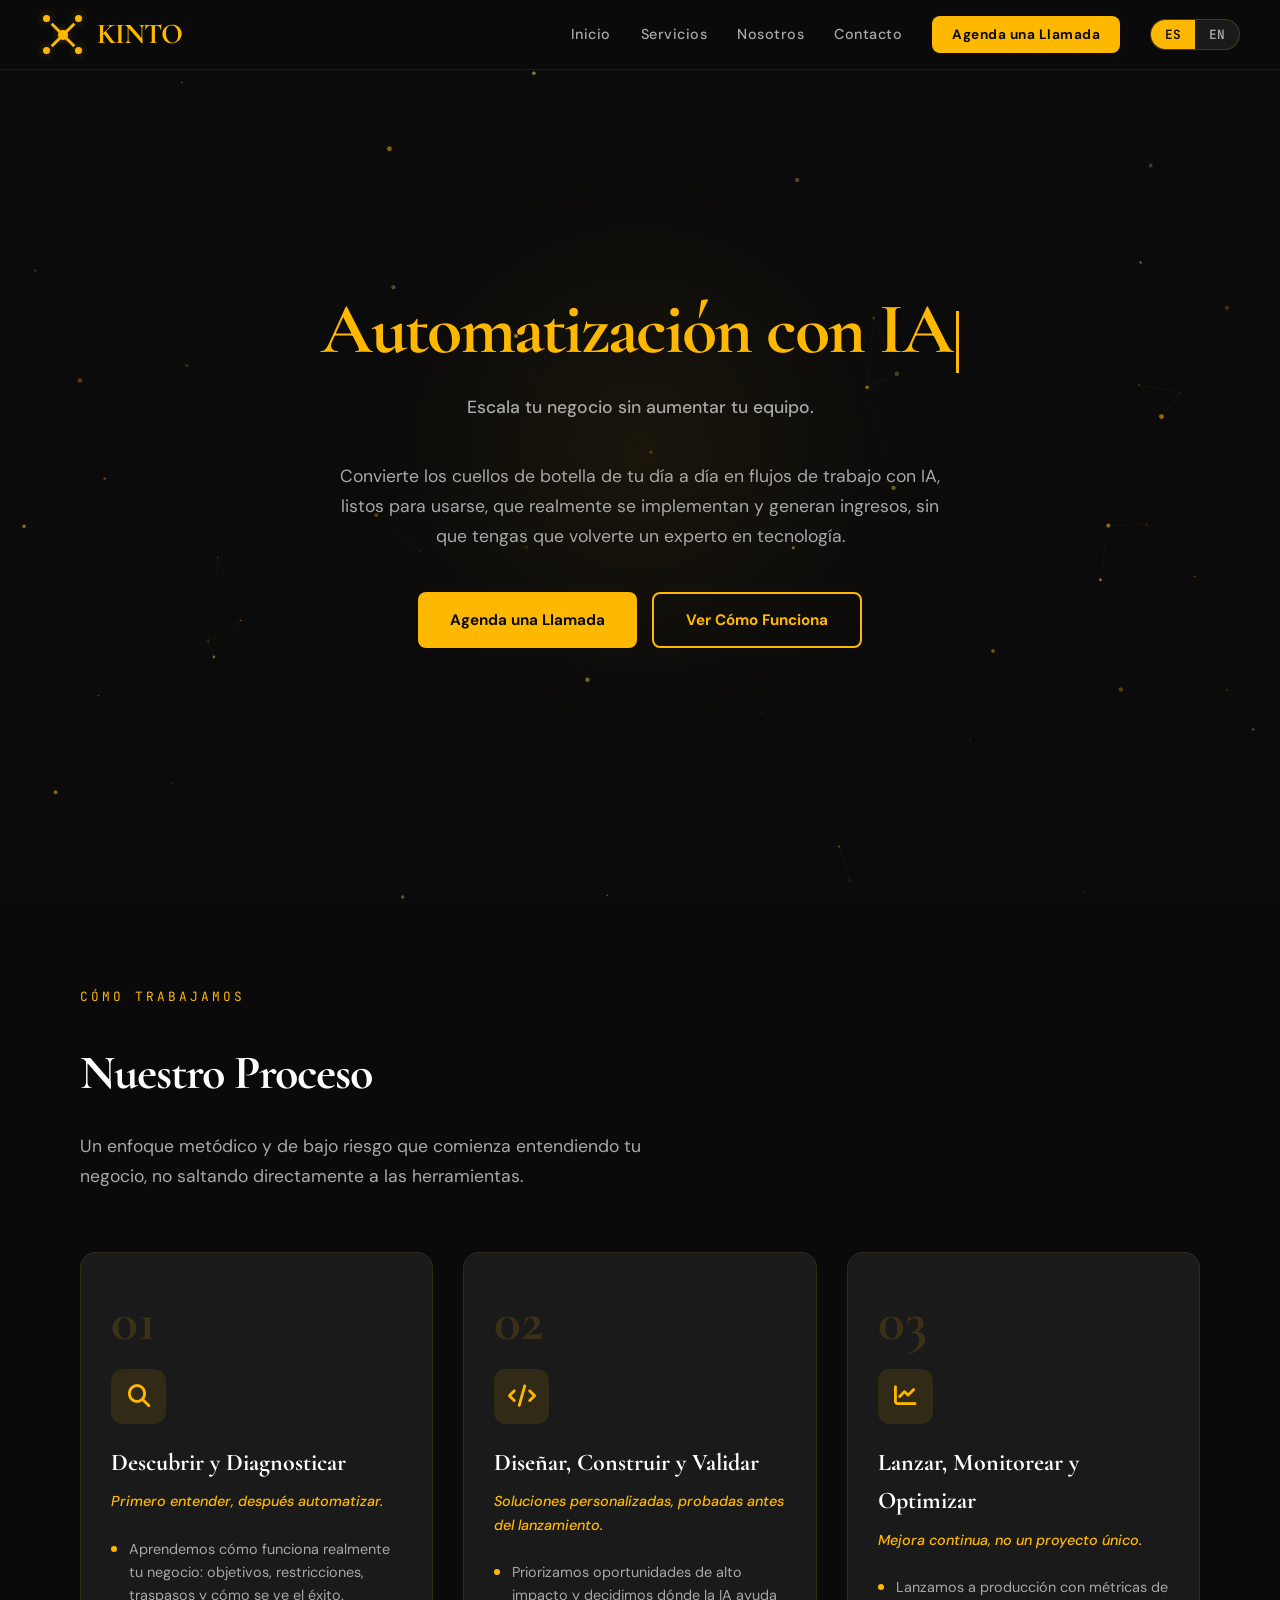
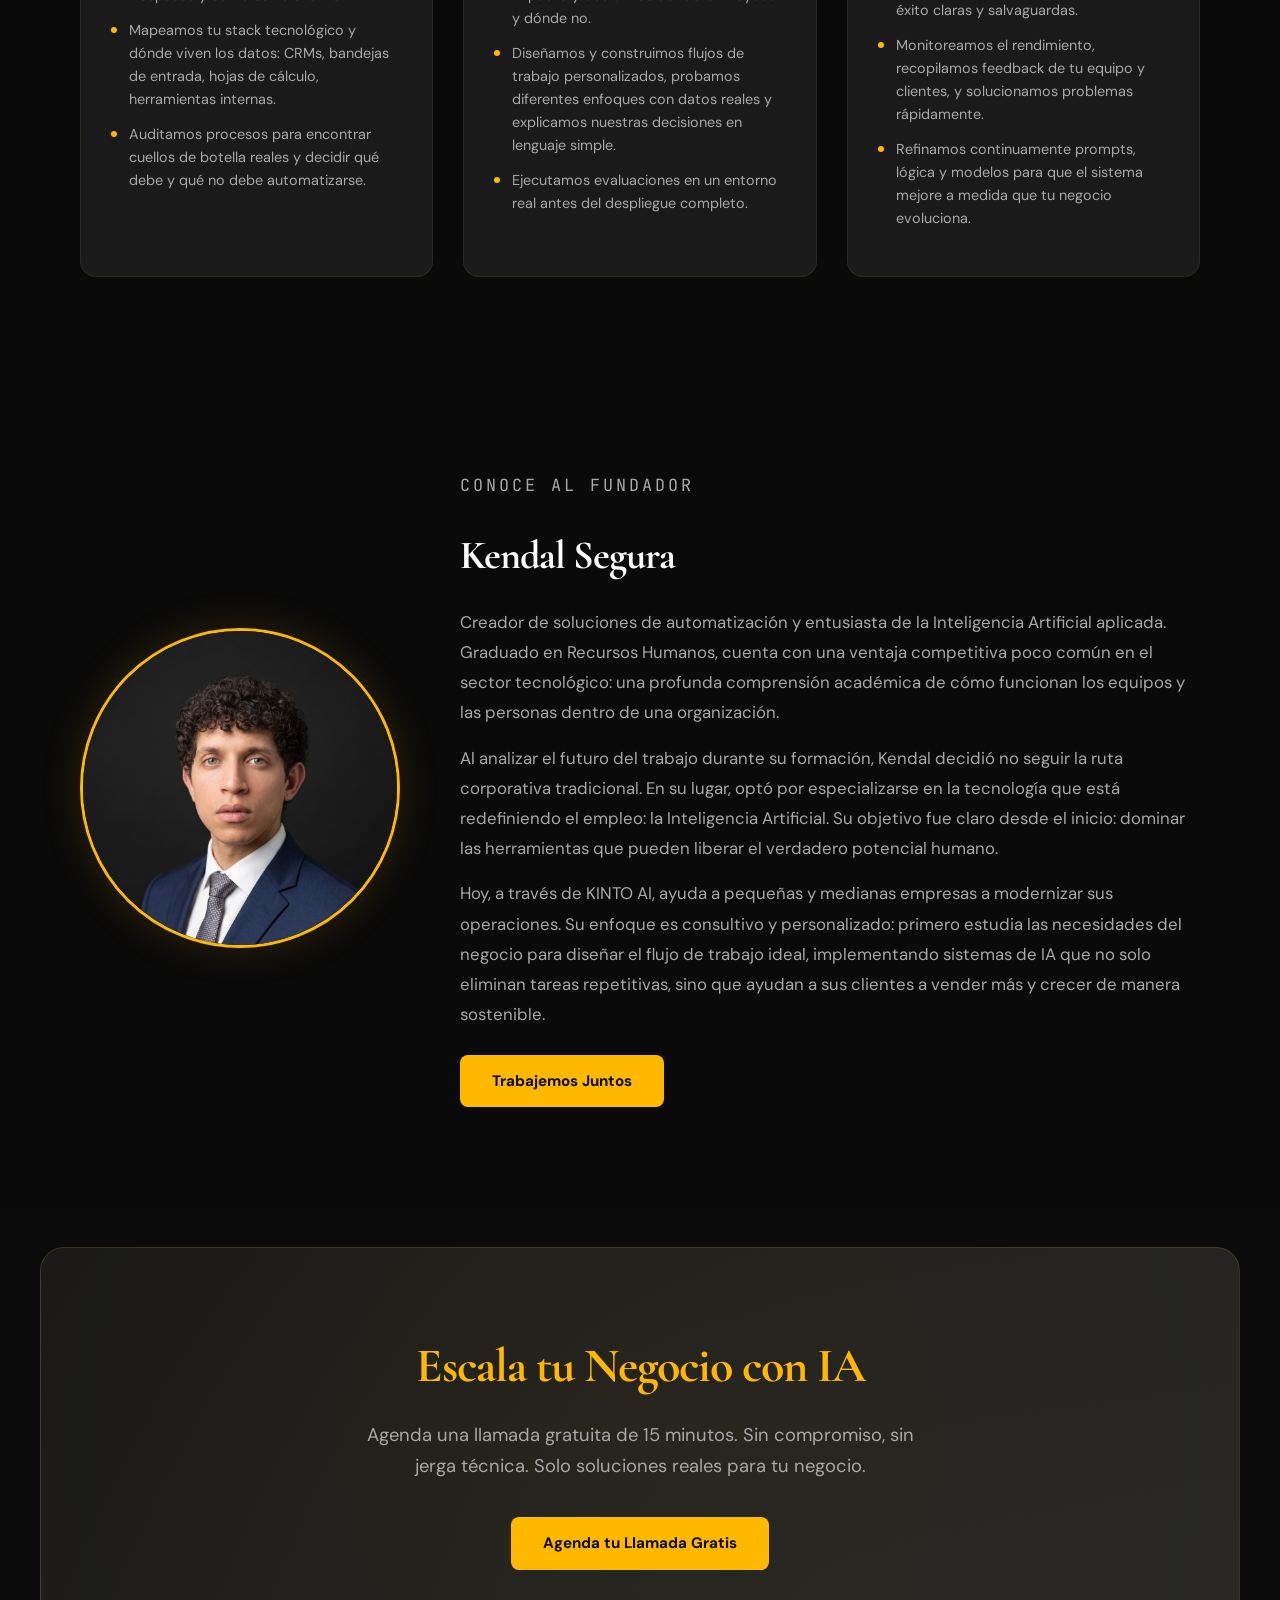
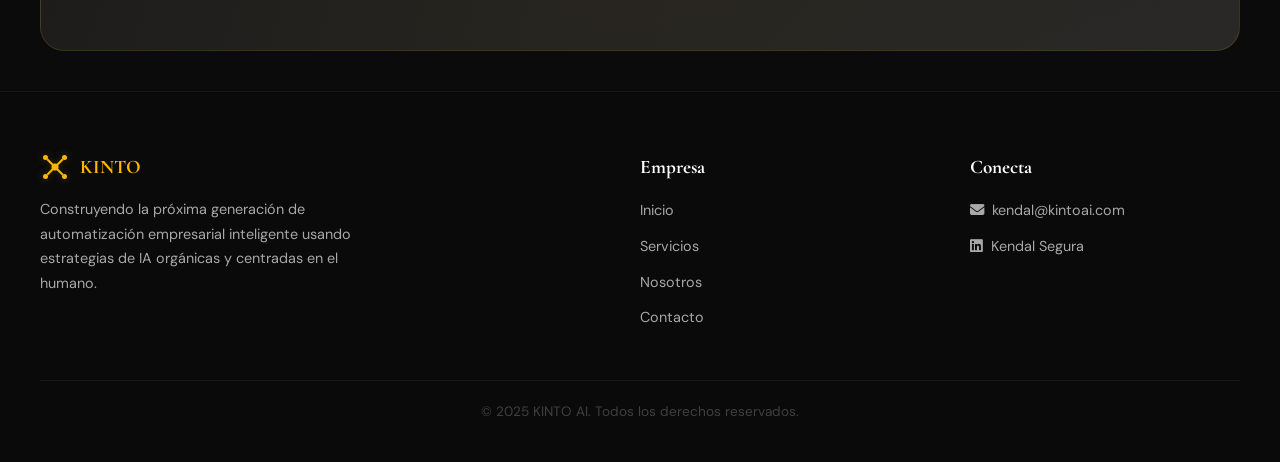
==== commit 87a05b08: "feat: nueva foto del fundador y LinkedIn en vez de Instagram - Portrait.jpeg actualizada con el head" ====
--- a/index.html
+++ b/index.html
@@ -70,7 +70,7 @@
         "name": "Latinoamérica"
       },
       "sameAs": [
-        "https://www.instagram.com/kinto.ai/"
+        "https://www.linkedin.com/in/kendal-segura-mata-791a5035b/"
       ],
       "knowsAbout": [
         "Inteligencia Artificial",
@@ -1190,7 +1190,7 @@
                 <h4 data-es="Conecta" data-en="Connect">Conecta</h4>
                 <ul>
                     <li><a href="mailto:kendal@kintoai.com"><i class="fas fa-envelope" style="margin-right: 8px;"></i>kendal@kintoai.com</a></li>
-                    <li><a href="https://www.instagram.com/kinto.ai/" target="_blank" rel="noopener noreferrer"><i class="fab fa-instagram" style="margin-right: 8px;"></i>@kinto.ai</a></li>
+                    <li><a href="https://www.linkedin.com/in/kendal-segura-mata-791a5035b/" target="_blank" rel="noopener noreferrer"><i class="fab fa-linkedin" style="margin-right: 8px;"></i>Kendal Segura</a></li>
                 </ul>
             </div>
         </div>
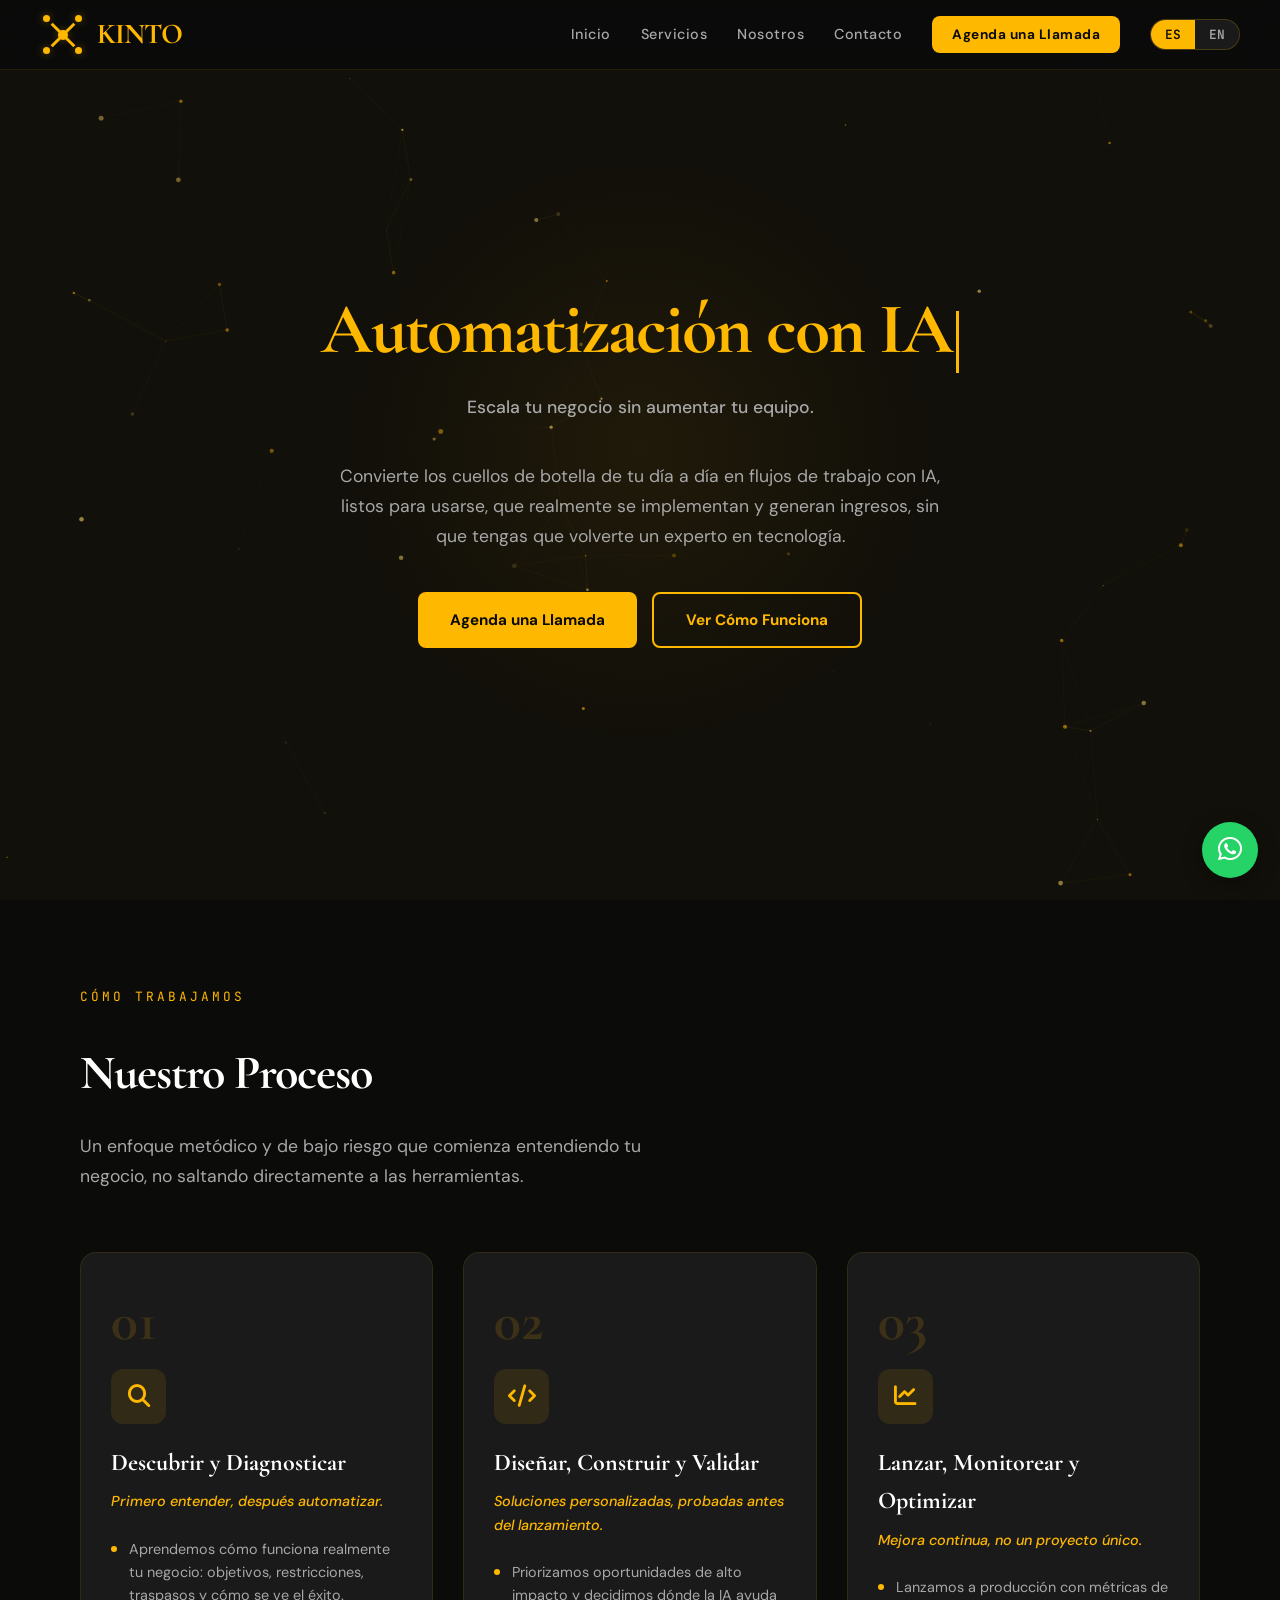
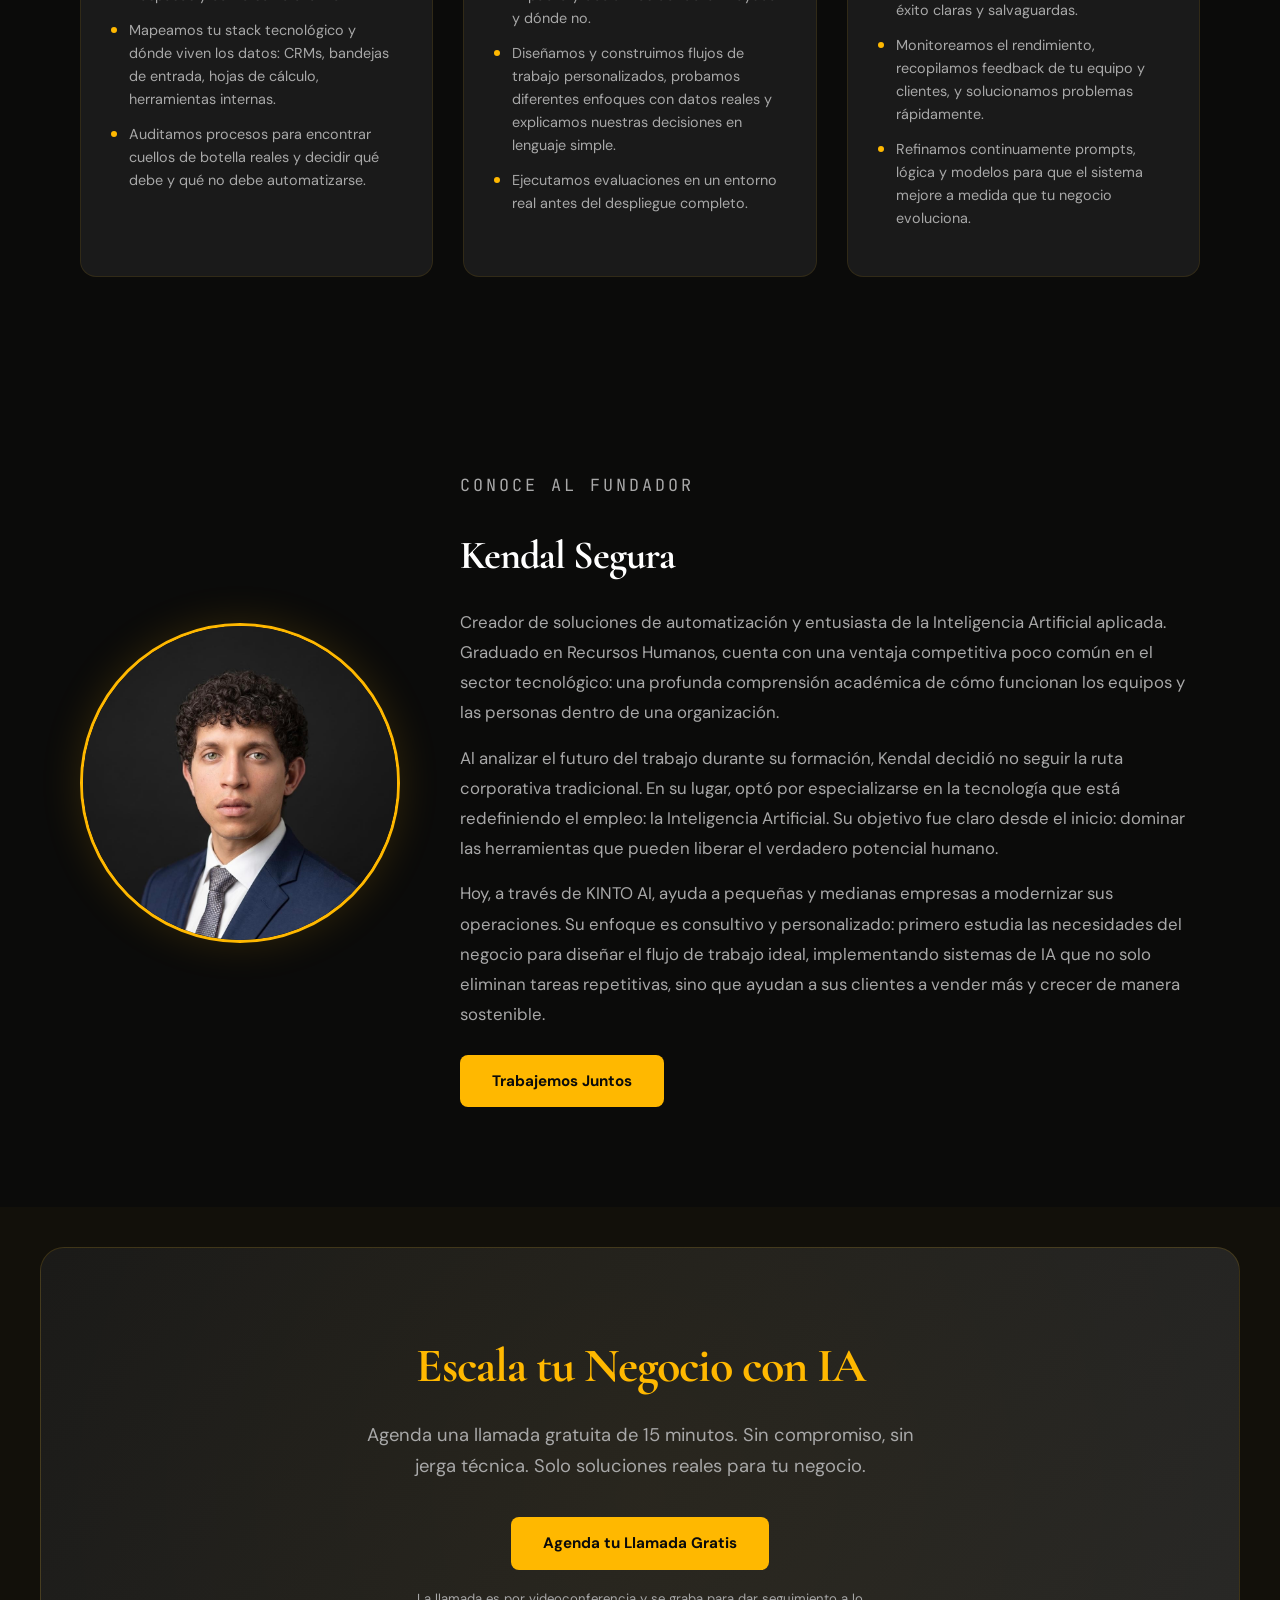
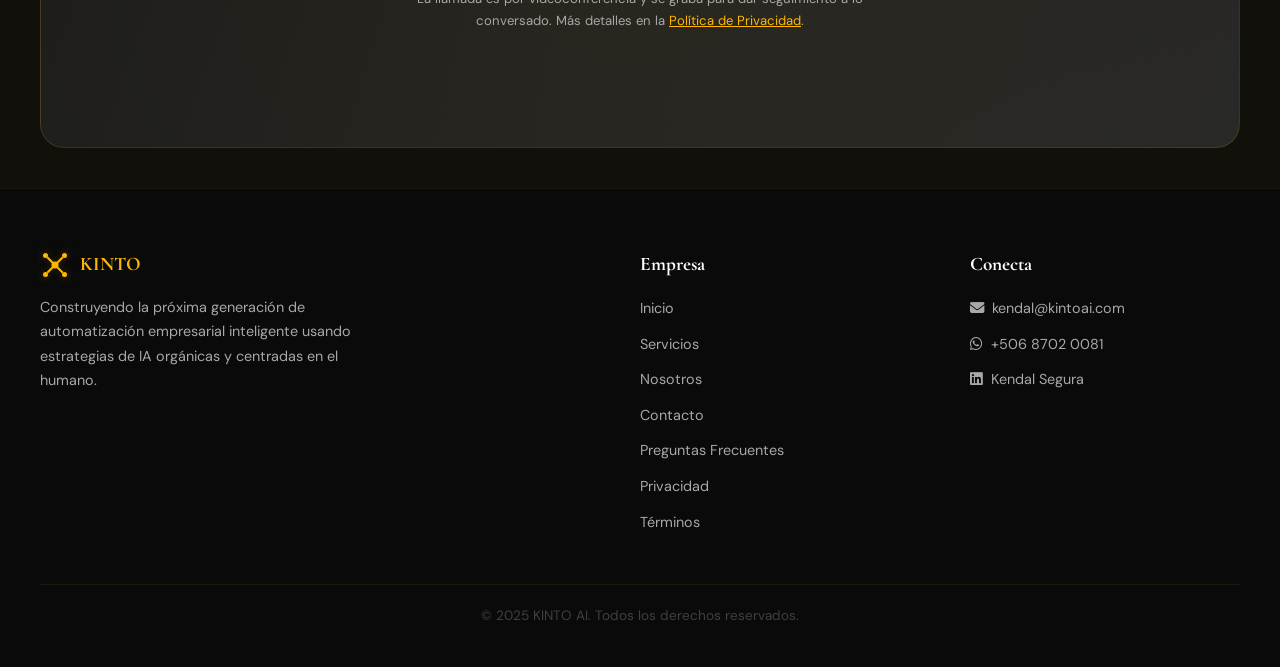
==== commit 8191d5c7: "feat: animación de scroll, FAQ, páginas legales y SEO técnico - Motor de scroll (scrollcraft) montad" ====
--- a/index.html
+++ b/index.html
@@ -92,6 +92,7 @@
     <link rel="preconnect" href="https://fonts.gstatic.com" crossorigin>
     <link href="https://fonts.googleapis.com/css2?family=Cormorant+Garamond:wght@300;400;600;700&family=DM+Sans:wght@400;500;700&family=JetBrains+Mono:wght@400;700&display=swap" rel="stylesheet">
     <link rel="stylesheet" href="https://cdnjs.cloudflare.com/ajax/libs/font-awesome/6.4.0/css/all.min.css">
+    <link rel="stylesheet" href="assets/sc-motion.css">
     <!-- Cal.com embed -->
     <script type="text/javascript">
       (function (C, A, L) { let p = function (a, ar) { a.q.push(ar); }; let d = C.document; C.Cal = C.Cal || function () { let cal = C.Cal; let ar = arguments; if (!cal.loaded) { cal.ns = {}; cal.q = cal.q || []; d.head.appendChild(d.createElement("script")).src = A; cal.loaded = true; } if (ar[0] === L) { const api = function () { p(api, arguments); }; const namespace = ar[1]; api.q = api.q || []; if(typeof namespace === "string"){cal.ns[namespace] = cal.ns[namespace] || api;p(cal.ns[namespace], ar);p(cal, ["initNamespace", namespace]);} else p(cal, ar); return;} p(cal, ar); }; })(window, "https://app.cal.com/embed/embed.js", "init");
@@ -126,7 +127,9 @@
 
         body {
             font-family: 'DM Sans', sans-serif;
-            background-color: var(--black);
+            /* --sc-canvas la escribe el motor de scroll interpolando entre los
+               data-sc-drift de cada seccion; sin motor, cae a --black */
+            background-color: var(--sc-canvas, var(--black));
             color: var(--white);
             overflow-x: hidden;
             line-height: 1.6;
@@ -1016,6 +1019,29 @@
                 display: none;
             }
         }
+
+        /* ============================================
+           BOTON FLOTANTE DE WHATSAPP
+        ============================================ */
+        .wa-float {
+            position: fixed;
+            right: 22px;
+            bottom: 22px;
+            z-index: 999;
+            width: 56px;
+            height: 56px;
+            border-radius: 50%;
+            background: #25D366;
+            color: #fff;
+            display: grid;
+            place-items: center;
+            font-size: 1.7rem;
+            text-decoration: none;
+            box-shadow: 0 6px 20px rgba(0,0,0,0.35);
+            transition: transform 0.2s ease;
+        }
+        .wa-float:hover { transform: scale(1.08); }
+    
     </style>
 </head>
 <body>
@@ -1076,16 +1102,16 @@
     <!-- ==========================================
          PROCESS SECTION
     ========================================== -->
-    <section class="section" id="proceso">
+    <section class="section" id="proceso" data-sc-act="flow" data-sc-drift="#0B0B0B">
         <div class="fade-up">
             <p class="section-label" data-es="CÓMO TRABAJAMOS" data-en="HOW WE WORK">CÓMO TRABAJAMOS</p>
             <h2 class="section-title" data-es="Nuestro Proceso" data-en="Our Process">Nuestro Proceso</h2>
             <p class="section-description" data-es="Un enfoque metódico y de bajo riesgo que comienza entendiendo tu negocio, no saltando directamente a las herramientas." data-en="A methodical, low-risk approach that starts with understanding your business - not jumping straight into tools.">Un enfoque metódico y de bajo riesgo que comienza entendiendo tu negocio, no saltando directamente a las herramientas.</p>
         </div>
 
-        <div class="process-grid">
+        <div class="process-grid" data-sc-in data-sc-stagger="180">
             <!-- Card 1: Discover & Diagnose -->
-            <div class="process-card fade-left">
+            <div class="process-card">
                 <div class="process-number" data-count="1">01</div>
                 <div class="process-icon"><i class="fas fa-magnifying-glass"></i></div>
                 <h3 data-es="Descubrir y Diagnosticar" data-en="Discover &amp; Diagnose">Descubrir y Diagnosticar</h3>
@@ -1098,7 +1124,7 @@
             </div>
 
             <!-- Card 2: Design, Build & Validate -->
-            <div class="process-card fade-up">
+            <div class="process-card">
                 <div class="process-number" data-count="2">02</div>
                 <div class="process-icon"><i class="fas fa-code"></i></div>
                 <h3 data-es="Diseñar, Construir y Validar" data-en="Design, Build &amp; Validate">Diseñar, Construir y Validar</h3>
@@ -1111,7 +1137,7 @@
             </div>
 
             <!-- Card 3: Launch, Monitor & Optimize -->
-            <div class="process-card fade-right">
+            <div class="process-card">
                 <div class="process-number" data-count="3">03</div>
                 <div class="process-icon"><i class="fas fa-chart-line"></i></div>
                 <h3 data-es="Lanzar, Monitorear y Optimizar" data-en="Launch, Monitor &amp; Optimize">Lanzar, Monitorear y Optimizar</h3>
@@ -1128,10 +1154,10 @@
     <!-- ==========================================
          FOUNDER SECTION
     ========================================== -->
-    <section class="founder-section" id="fundador">
+    <section class="founder-section" id="fundador" data-sc-act="flow" data-sc-drift="#17171c">
         <div class="founder-content">
             <div class="founder-image-wrapper fade-left">
-                <img src="Portrait.jpeg" alt="Kendal Segura - Fundador de KINTO AI" class="founder-image">
+                <img data-sc-parallax="-0.10" src="Portrait.jpeg" alt="Kendal Segura - Fundador de KINTO AI" class="founder-image">
             </div>
             <div class="founder-text fade-right">
                 <p class="section-label" data-es="Conoce al Fundador" data-en="Meet the Founder">Conoce al Fundador</p>
@@ -1146,14 +1172,17 @@
         </div>
     </section>
 
+
     <!-- ==========================================
          CTA SECTION
     ========================================== -->
-    <section class="cta-section" id="contact">
+
+    <section class="cta-section" id="contact" data-sc-act="flow" data-sc-drift="#12100a">
         <div class="cta-content fade-scale">
             <h2 data-es="Escala tu Negocio con IA" data-en="Scale Your Business with AI">Escala tu Negocio con IA</h2>
             <p data-es="Agenda una llamada gratuita de 15 minutos. Sin compromiso, sin jerga técnica. Solo soluciones reales para tu negocio." data-en="Book a free 15-minute call. No commitment, no technical jargon. Just real solutions for your business.">Agenda una llamada gratuita de 15 minutos. Sin compromiso, sin jerga técnica. Solo soluciones reales para tu negocio.</p>
             <a href="javascript:void(0)" data-cal-link="kinto-ai-aus0dx/kinto-ai-call" data-cal-config='{"layout":"month_view","theme":"dark"}' class="btn btn-primary" data-es="Agenda tu Llamada Gratis" data-en="Book Your Free Call">Agenda tu Llamada Gratis</a>
+            <p style="font-size: 0.82rem; color: var(--gray-300); margin-top: 18px; max-width: 520px; margin-left:auto; margin-right:auto;" data-es="La llamada es por videoconferencia y se graba para dar seguimiento a lo conversado. M&aacute;s detalles en la <a href='/privacidad.html' style='color: var(--gold);'>Pol&iacute;tica de Privacidad</a>." data-en="The call happens over video conference and is recorded to follow up on what was discussed. Details in the <a href='/privacidad.html' style='color: var(--gold);'>Privacy Policy</a>.">La llamada es por videoconferencia y se graba para dar seguimiento a lo conversado. M&aacute;s detalles en la <a href="/privacidad.html" style="color: var(--gold);">Pol&iacute;tica de Privacidad</a>.</p>
         </div>
     </section>
 
@@ -1184,12 +1213,16 @@
                     <li><a href="#proceso" data-es="Servicios" data-en="Services">Servicios</a></li>
                     <li><a href="#fundador" data-es="Nosotros" data-en="About">Nosotros</a></li>
                     <li><a href="#contact" data-es="Contacto" data-en="Contact">Contacto</a></li>
+                    <li><a href="/faq.html" data-es="Preguntas Frecuentes" data-en="FAQ">Preguntas Frecuentes</a></li>
+                    <li><a href="/privacidad.html" data-es="Privacidad" data-en="Privacy">Privacidad</a></li>
+                    <li><a href="/terminos.html" data-es="T&eacute;rminos" data-en="Terms">T&eacute;rminos</a></li>
                 </ul>
             </div>
             <div class="footer-links">
                 <h4 data-es="Conecta" data-en="Connect">Conecta</h4>
                 <ul>
                     <li><a href="mailto:kendal@kintoai.com"><i class="fas fa-envelope" style="margin-right: 8px;"></i>kendal@kintoai.com</a></li>
+                    <li><a href="https://wa.me/50687020081" target="_blank" rel="noopener"><i class="fab fa-whatsapp" style="margin-right: 8px;"></i>+506 8702 0081</a></li>
                     <li><a href="https://www.linkedin.com/in/kendal-segura-mata-791a5035b/" target="_blank" rel="noopener noreferrer"><i class="fab fa-linkedin" style="margin-right: 8px;"></i>Kendal Segura</a></li>
                 </ul>
             </div>
@@ -1461,5 +1494,16 @@
             }
         });
     </script>
+    <!-- ============================================
+         MOTOR DE SCROLL (scrollcraft engine)
+         Anima: escalonado de tarjetas (data-sc-stagger) y tono de fondo
+         entre secciones (data-sc-drift). El hero conserva su animacion
+         propia y NO esta marcado. sc-motion.css trae solo la maquinaria,
+         sin el reset del motor, para no pisar los estilos del sitio.
+    ============================================ -->
+    <a class="wa-float" href="https://wa.me/50687020081" target="_blank" rel="noopener" aria-label="WhatsApp KINTO AI"><i class="fab fa-whatsapp"></i></a>
+
+    <script src="assets/scrollcraft.js"></script>
+    <script>ScrollCraft.mount(document.body);</script>
 </body>
 </html>
--- a/assets/sc-motion.css
+++ b/assets/sc-motion.css
@@ -0,0 +1,32 @@
+/* ============================================================
+   sc-motion.css — extracto de maquinaria del motor scrollcraft.
+   SOLO las reglas que la animación necesita. El reset global del
+   motor (body, fuentes, colores) se dejó fuera a propósito para
+   no pisar los estilos propios del sitio.
+   Fuente: scrollcraft.css v del build 2026-08-24.
+   ============================================================ */
+
+:root {
+  --sc-ease-out: cubic-bezier(0.22, 1, 0.36, 1);
+}
+
+/* aparición al entrar en pantalla (dispara una sola vez) */
+[data-sc-in],
+[data-sc-stagger] > * {
+  opacity: 0;
+  transform: translate3d(0, 34px, 0);
+  transition: opacity 850ms var(--sc-ease-out), transform 850ms var(--sc-ease-out);
+}
+[data-sc-in].sc-in,
+[data-sc-stagger] > .sc-in { opacity: 1; transform: none; }
+
+/* el fondo del body lee --sc-canvas, que el motor interpola entre
+   los data-sc-drift de cada seccion mientras se scrollea */
+
+@media (prefers-reduced-motion: reduce) {
+  [data-sc-in],
+  [data-sc-stagger] > * { transform: none; transition-duration: 220ms; }
+}
+
+/* parallax: el motor lo mueve con --sc-p */
+[data-sc-parallax] { will-change: transform; }
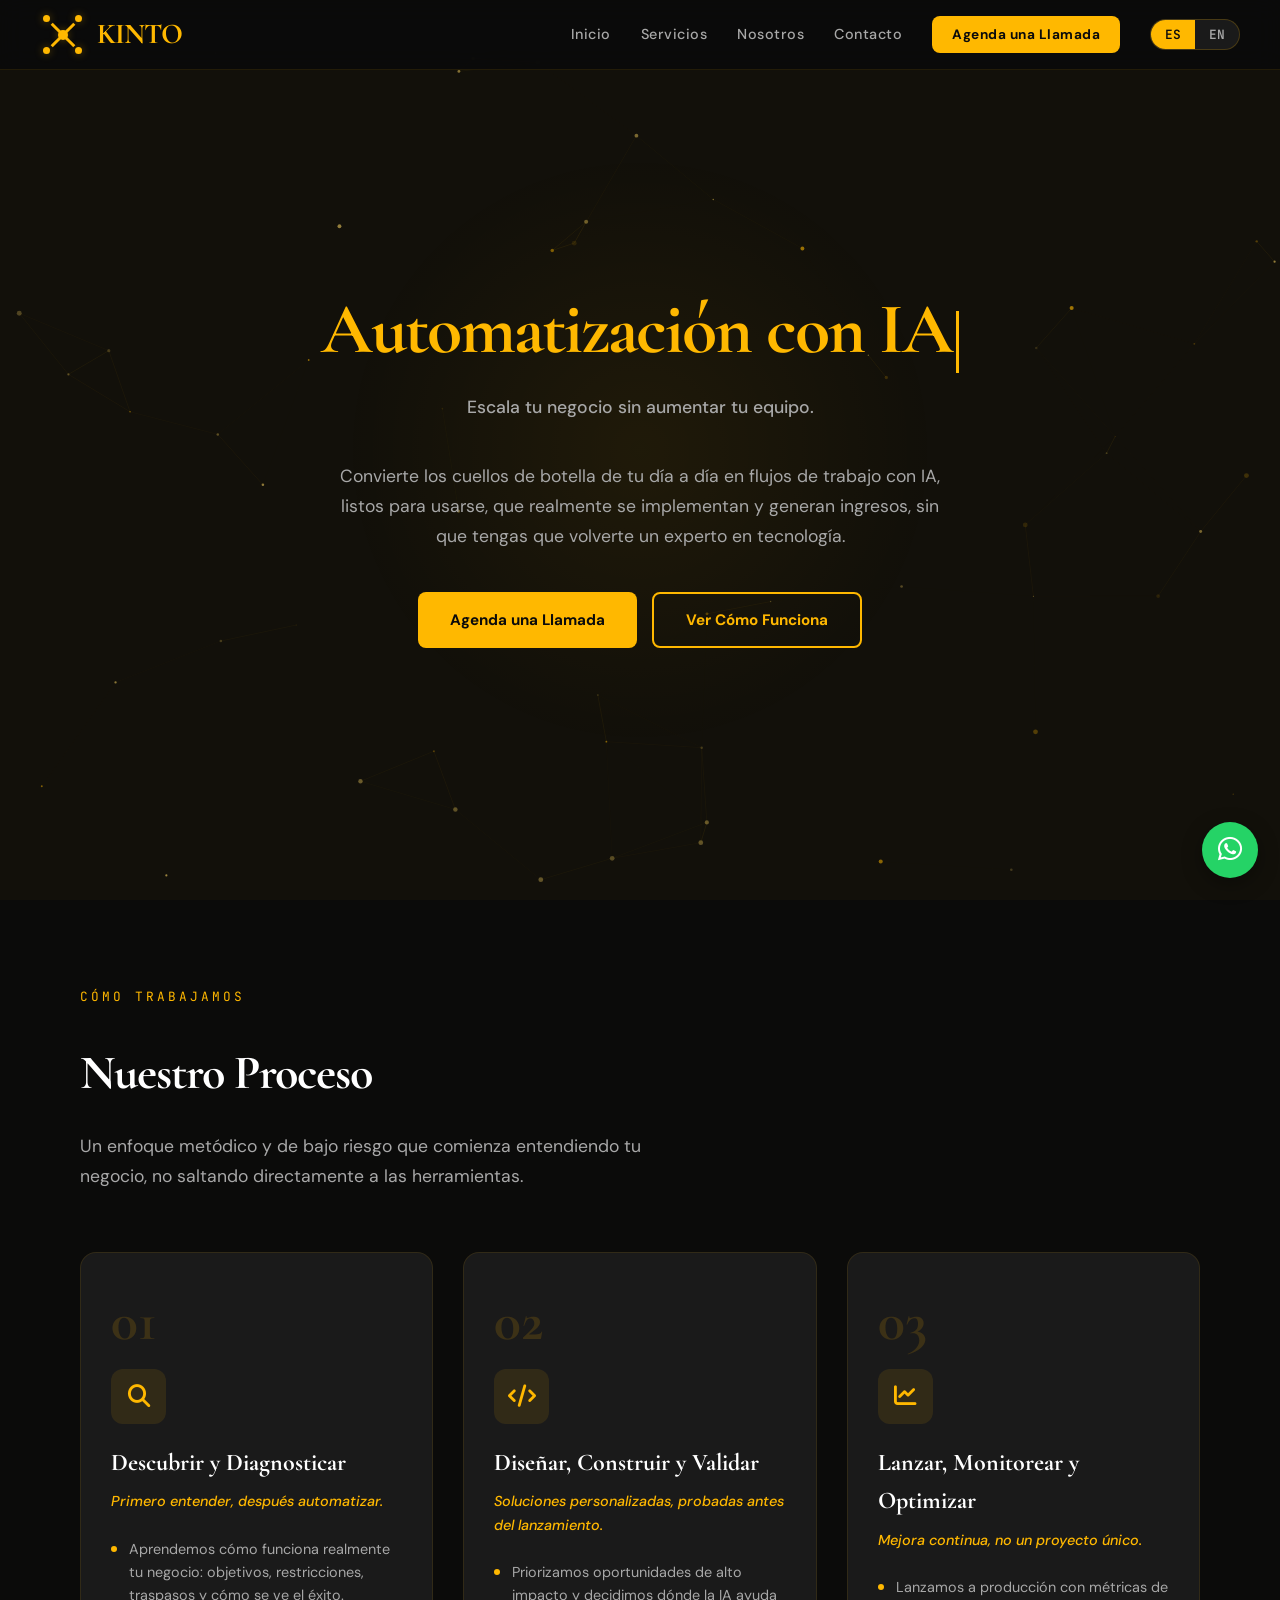
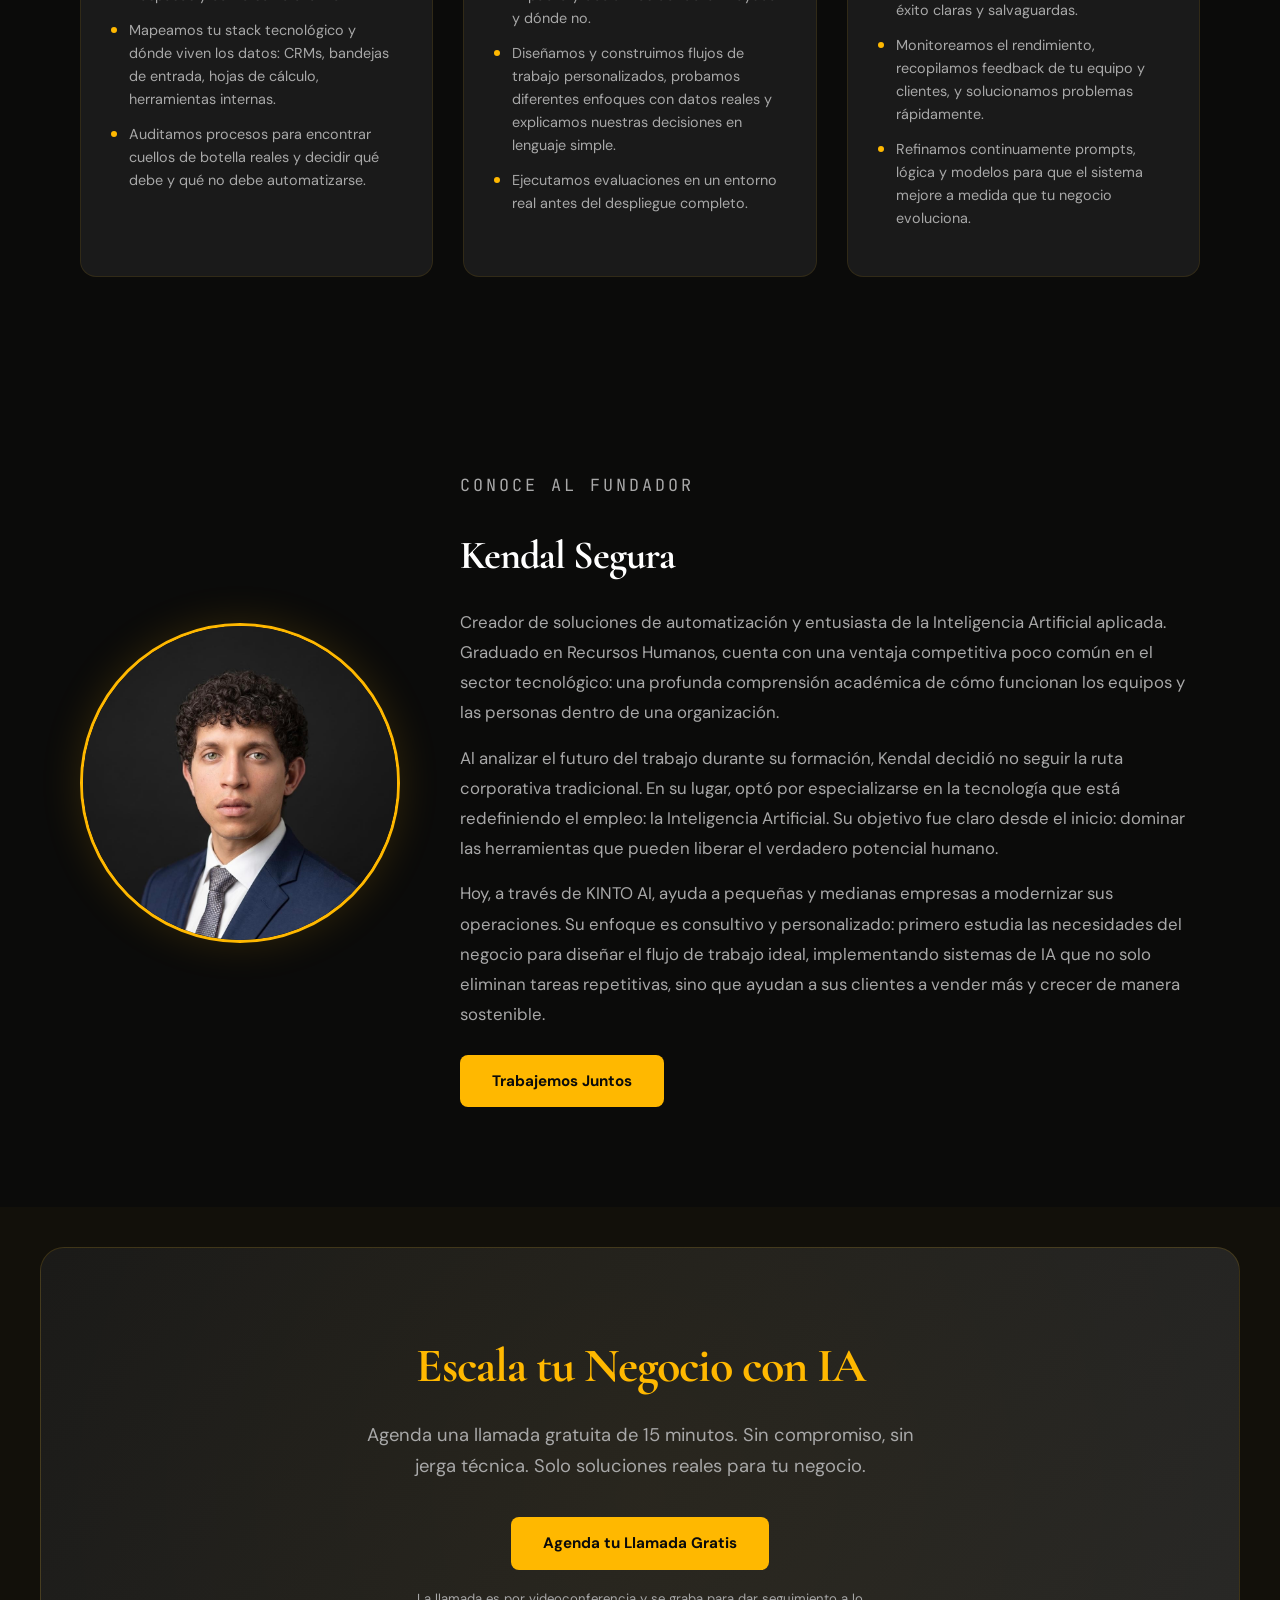
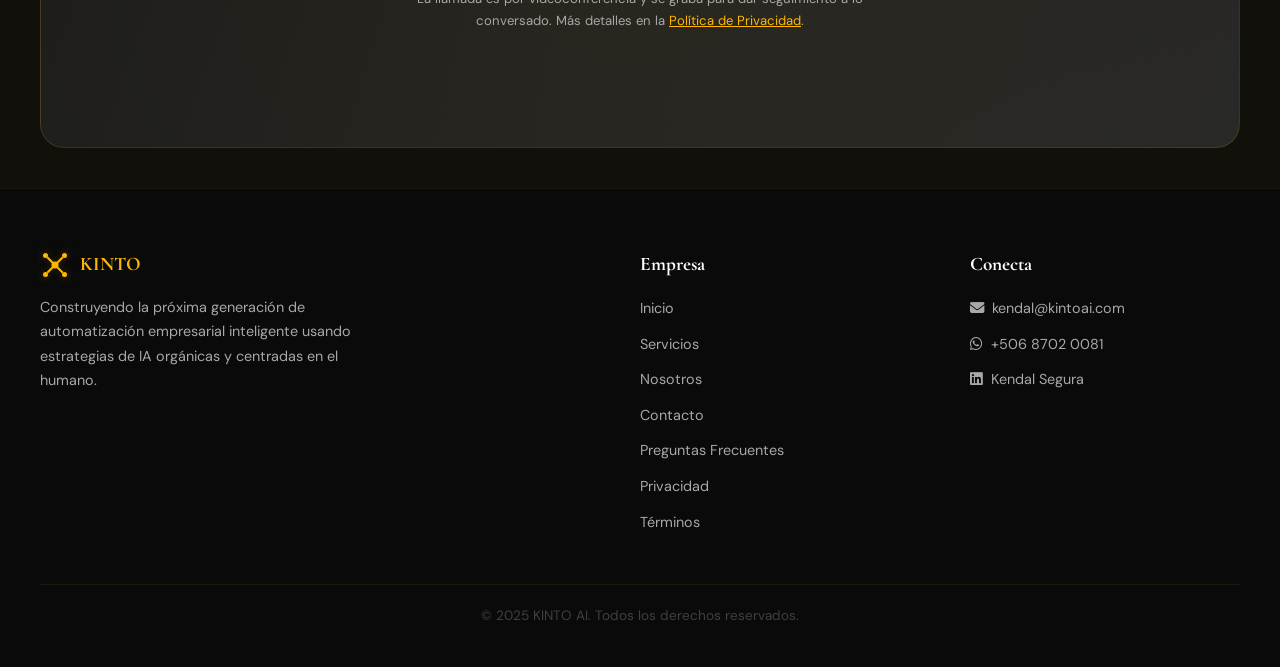
==== commit 2c8da07e: "feat: versión en inglés de FAQ, privacidad y términos - faq-en.html, privacy.html y terms.html: trad" ====
--- a/index.html
+++ b/index.html
@@ -1213,9 +1213,9 @@
                     <li><a href="#proceso" data-es="Servicios" data-en="Services">Servicios</a></li>
                     <li><a href="#fundador" data-es="Nosotros" data-en="About">Nosotros</a></li>
                     <li><a href="#contact" data-es="Contacto" data-en="Contact">Contacto</a></li>
-                    <li><a href="/faq.html" data-es="Preguntas Frecuentes" data-en="FAQ">Preguntas Frecuentes</a></li>
-                    <li><a href="/privacidad.html" data-es="Privacidad" data-en="Privacy">Privacidad</a></li>
-                    <li><a href="/terminos.html" data-es="T&eacute;rminos" data-en="Terms">T&eacute;rminos</a></li>
+                    <li data-es='<a href="/faq.html">Preguntas Frecuentes</a>' data-en='<a href="/faq-en.html">FAQ</a>'><a href="/faq.html">Preguntas Frecuentes</a></li>
+                    <li data-es='<a href="/privacidad.html">Privacidad</a>' data-en='<a href="/privacy.html">Privacy</a>'><a href="/privacidad.html">Privacidad</a></li>
+                    <li data-es='<a href="/terminos.html">T&eacute;rminos</a>' data-en='<a href="/terms.html">Terms</a>'><a href="/terminos.html">T&eacute;rminos</a></li>
                 </ul>
             </div>
             <div class="footer-links">
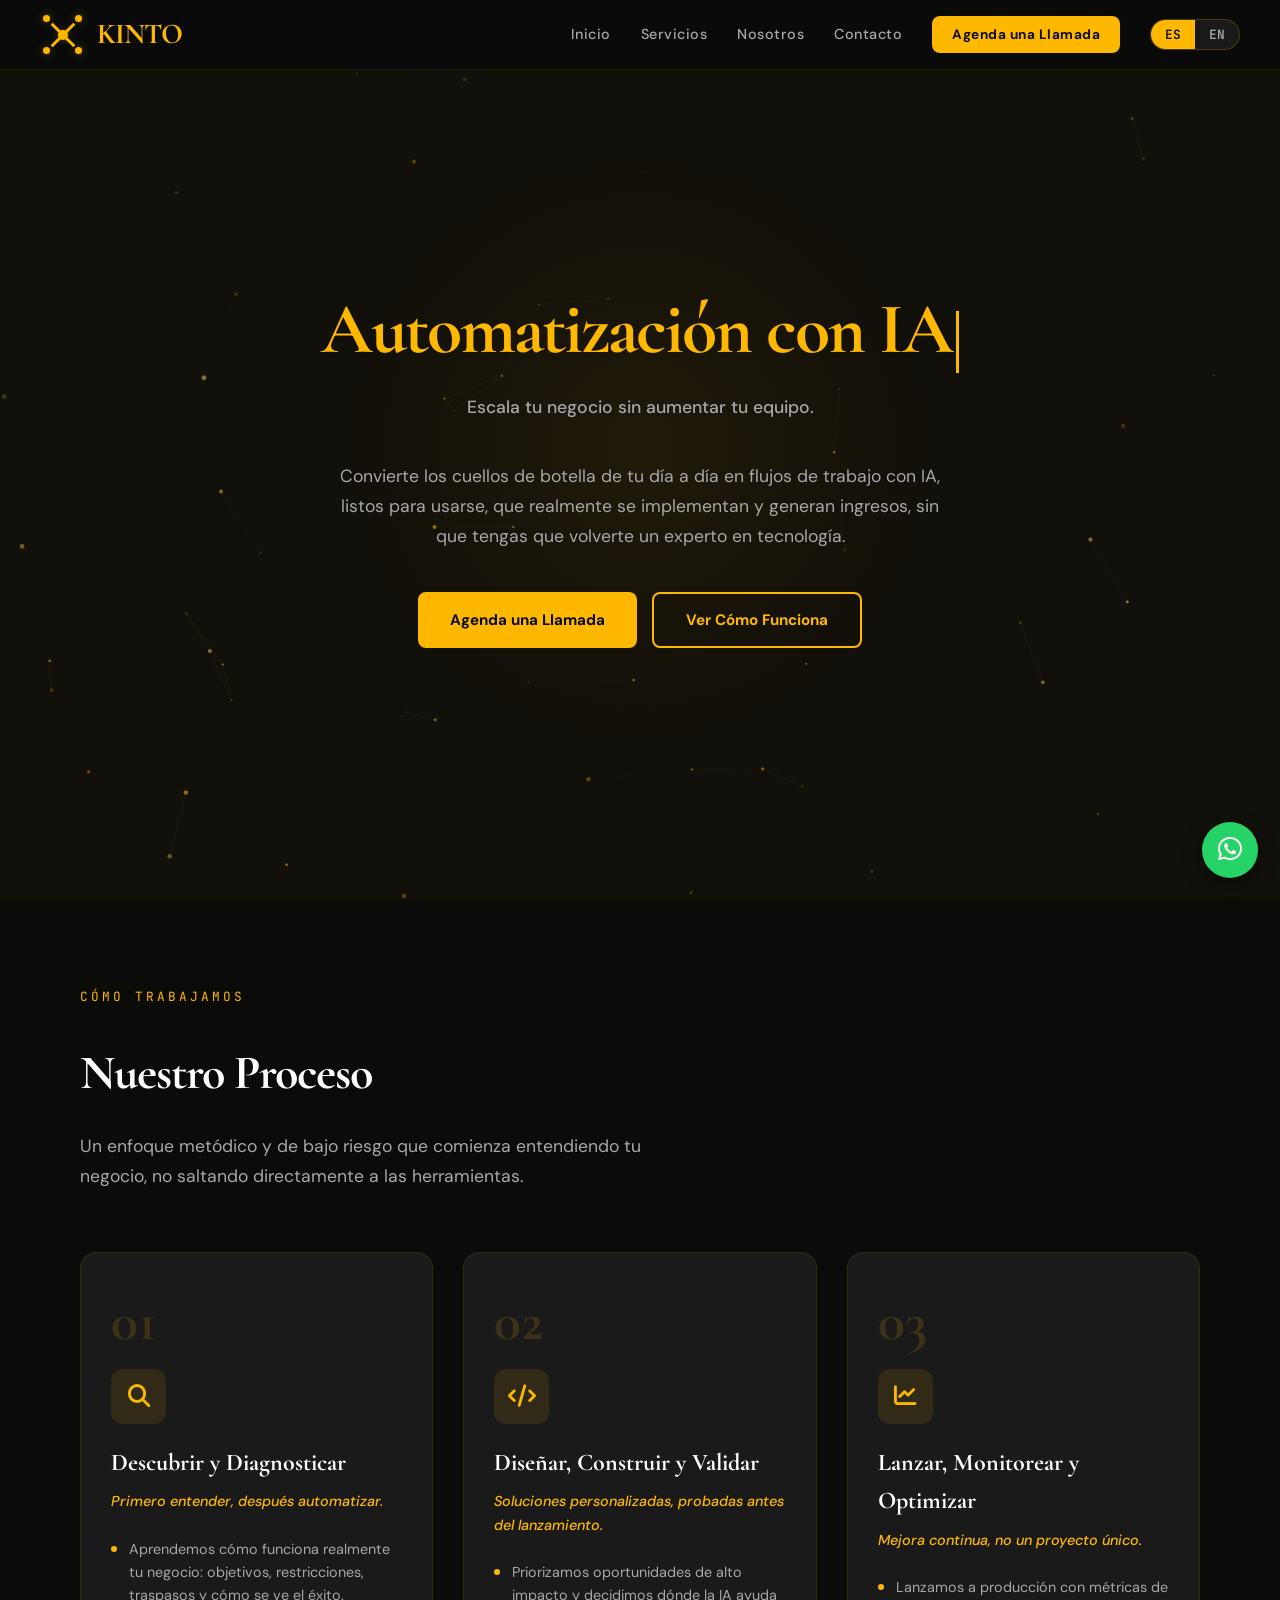
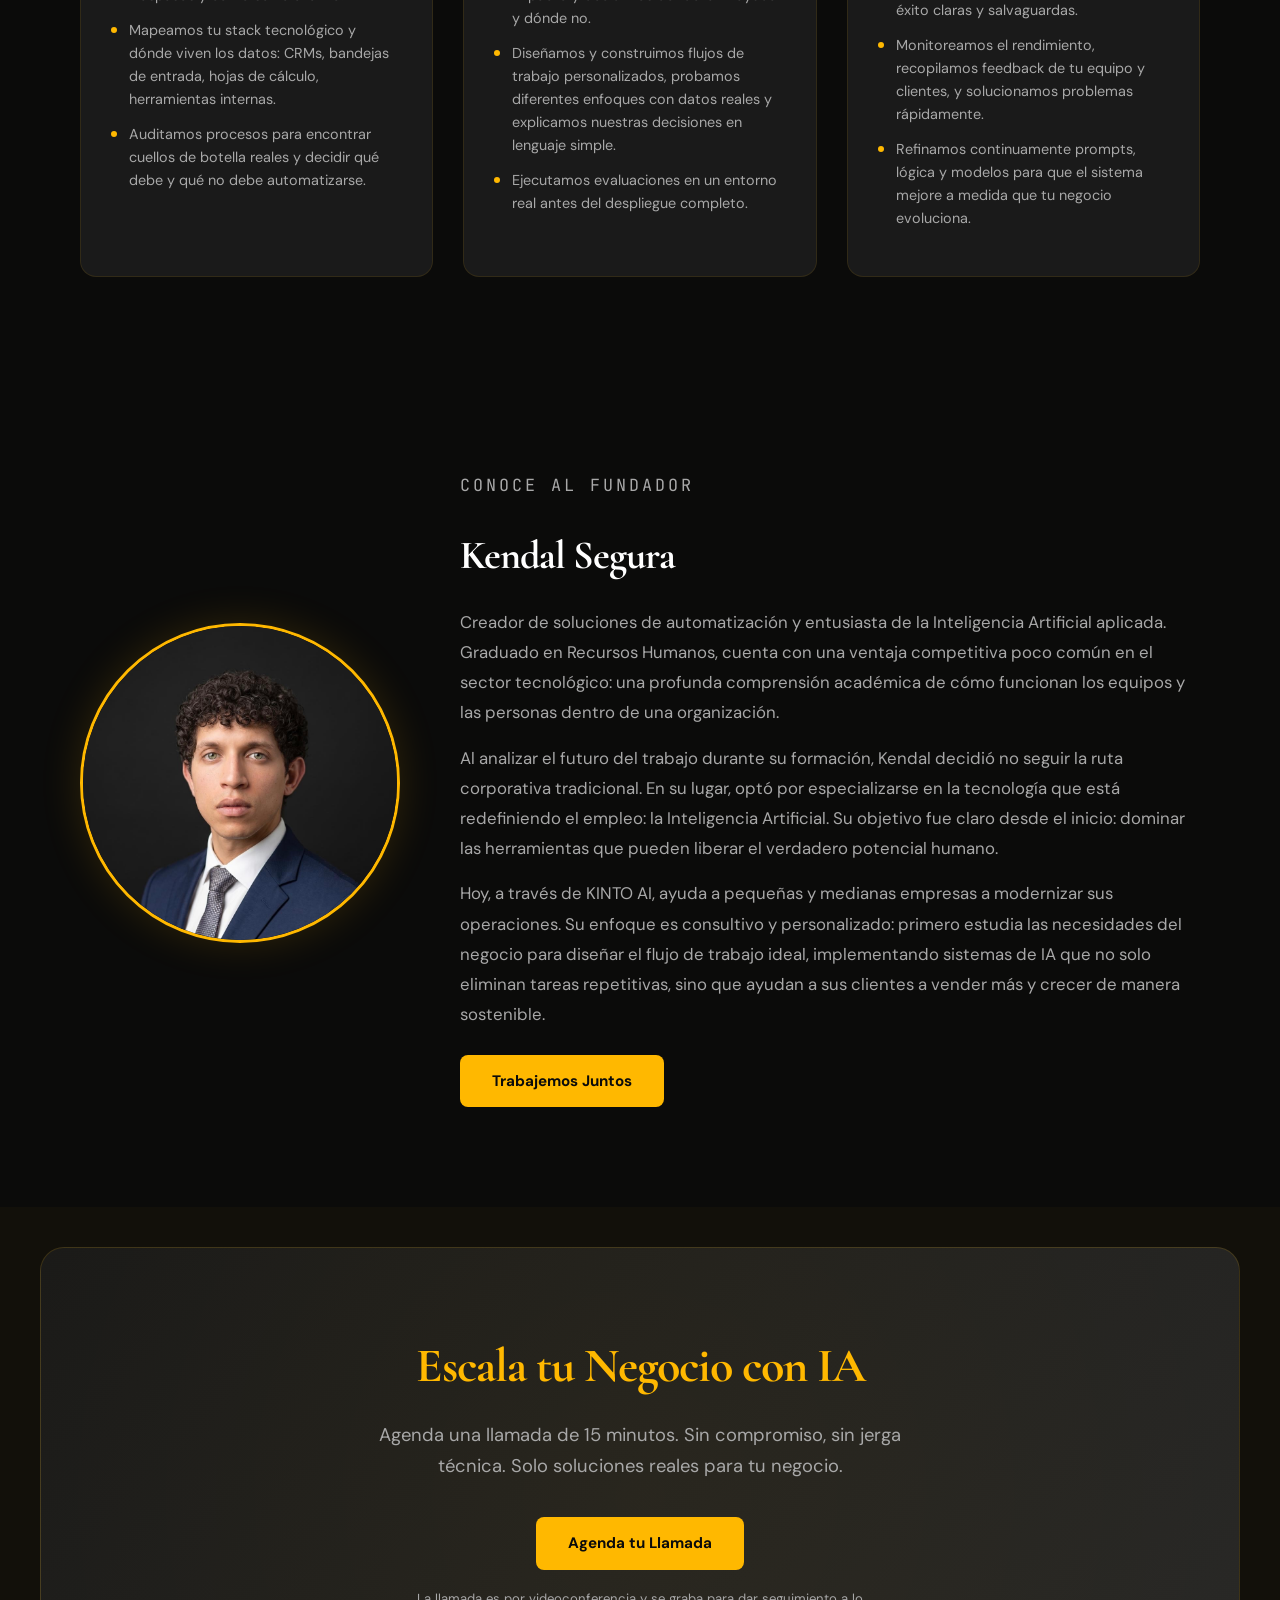
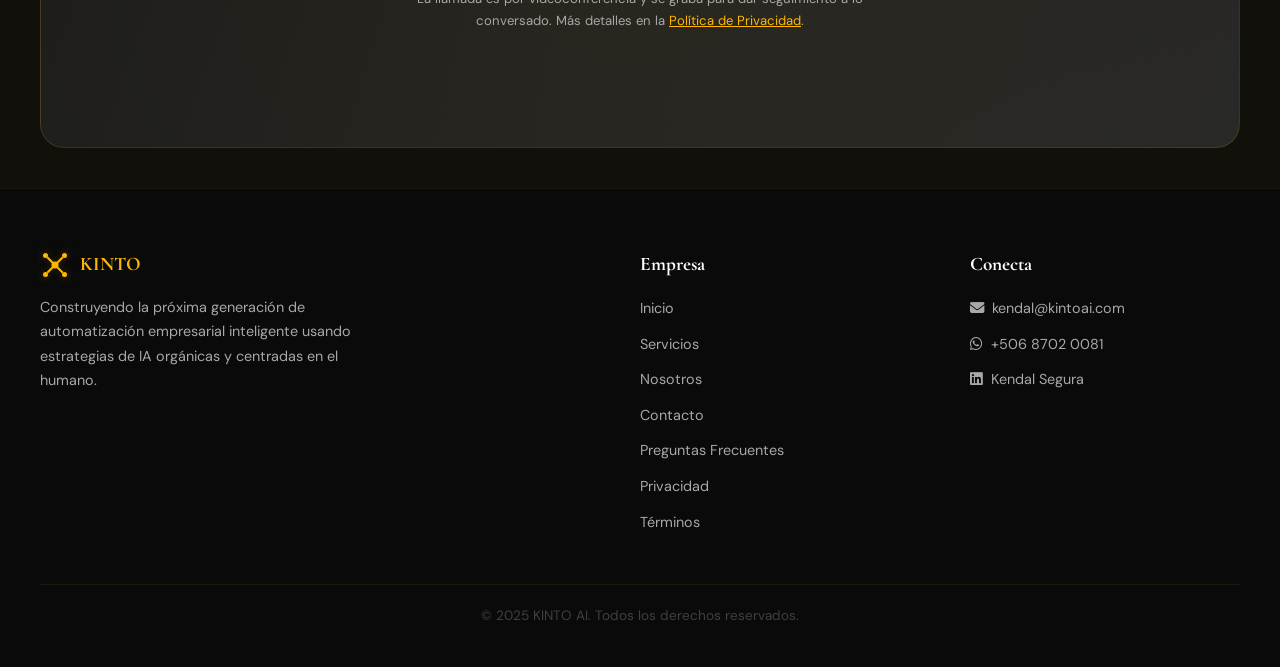
==== commit 28d0434f: "feat: el FAQ invita al WhatsApp y se retira la promesa de llamada gratuita - FAQ (es/en): la respues" ====
--- a/index.html
+++ b/index.html
@@ -1180,8 +1180,8 @@
     <section class="cta-section" id="contact" data-sc-act="flow" data-sc-drift="#12100a">
         <div class="cta-content fade-scale">
             <h2 data-es="Escala tu Negocio con IA" data-en="Scale Your Business with AI">Escala tu Negocio con IA</h2>
-            <p data-es="Agenda una llamada gratuita de 15 minutos. Sin compromiso, sin jerga técnica. Solo soluciones reales para tu negocio." data-en="Book a free 15-minute call. No commitment, no technical jargon. Just real solutions for your business.">Agenda una llamada gratuita de 15 minutos. Sin compromiso, sin jerga técnica. Solo soluciones reales para tu negocio.</p>
-            <a href="javascript:void(0)" data-cal-link="kinto-ai-aus0dx/kinto-ai-call" data-cal-config='{"layout":"month_view","theme":"dark"}' class="btn btn-primary" data-es="Agenda tu Llamada Gratis" data-en="Book Your Free Call">Agenda tu Llamada Gratis</a>
+            <p data-es="Agenda una llamada de 15 minutos. Sin compromiso, sin jerga técnica. Solo soluciones reales para tu negocio." data-en="Book a 15-minute call. No commitment, no technical jargon. Just real solutions for your business.">Agenda una llamada de 15 minutos. Sin compromiso, sin jerga técnica. Solo soluciones reales para tu negocio.</p>
+            <a href="javascript:void(0)" data-cal-link="kinto-ai-aus0dx/kinto-ai-call" data-cal-config='{"layout":"month_view","theme":"dark"}' class="btn btn-primary" data-es="Agenda tu Llamada" data-en="Book Your Call">Agenda tu Llamada</a>
             <p style="font-size: 0.82rem; color: var(--gray-300); margin-top: 18px; max-width: 520px; margin-left:auto; margin-right:auto;" data-es="La llamada es por videoconferencia y se graba para dar seguimiento a lo conversado. M&aacute;s detalles en la <a href='/privacidad.html' style='color: var(--gold);'>Pol&iacute;tica de Privacidad</a>." data-en="The call happens over video conference and is recorded to follow up on what was discussed. Details in the <a href='/privacidad.html' style='color: var(--gold);'>Privacy Policy</a>.">La llamada es por videoconferencia y se graba para dar seguimiento a lo conversado. M&aacute;s detalles en la <a href="/privacidad.html" style="color: var(--gold);">Pol&iacute;tica de Privacidad</a>.</p>
         </div>
     </section>
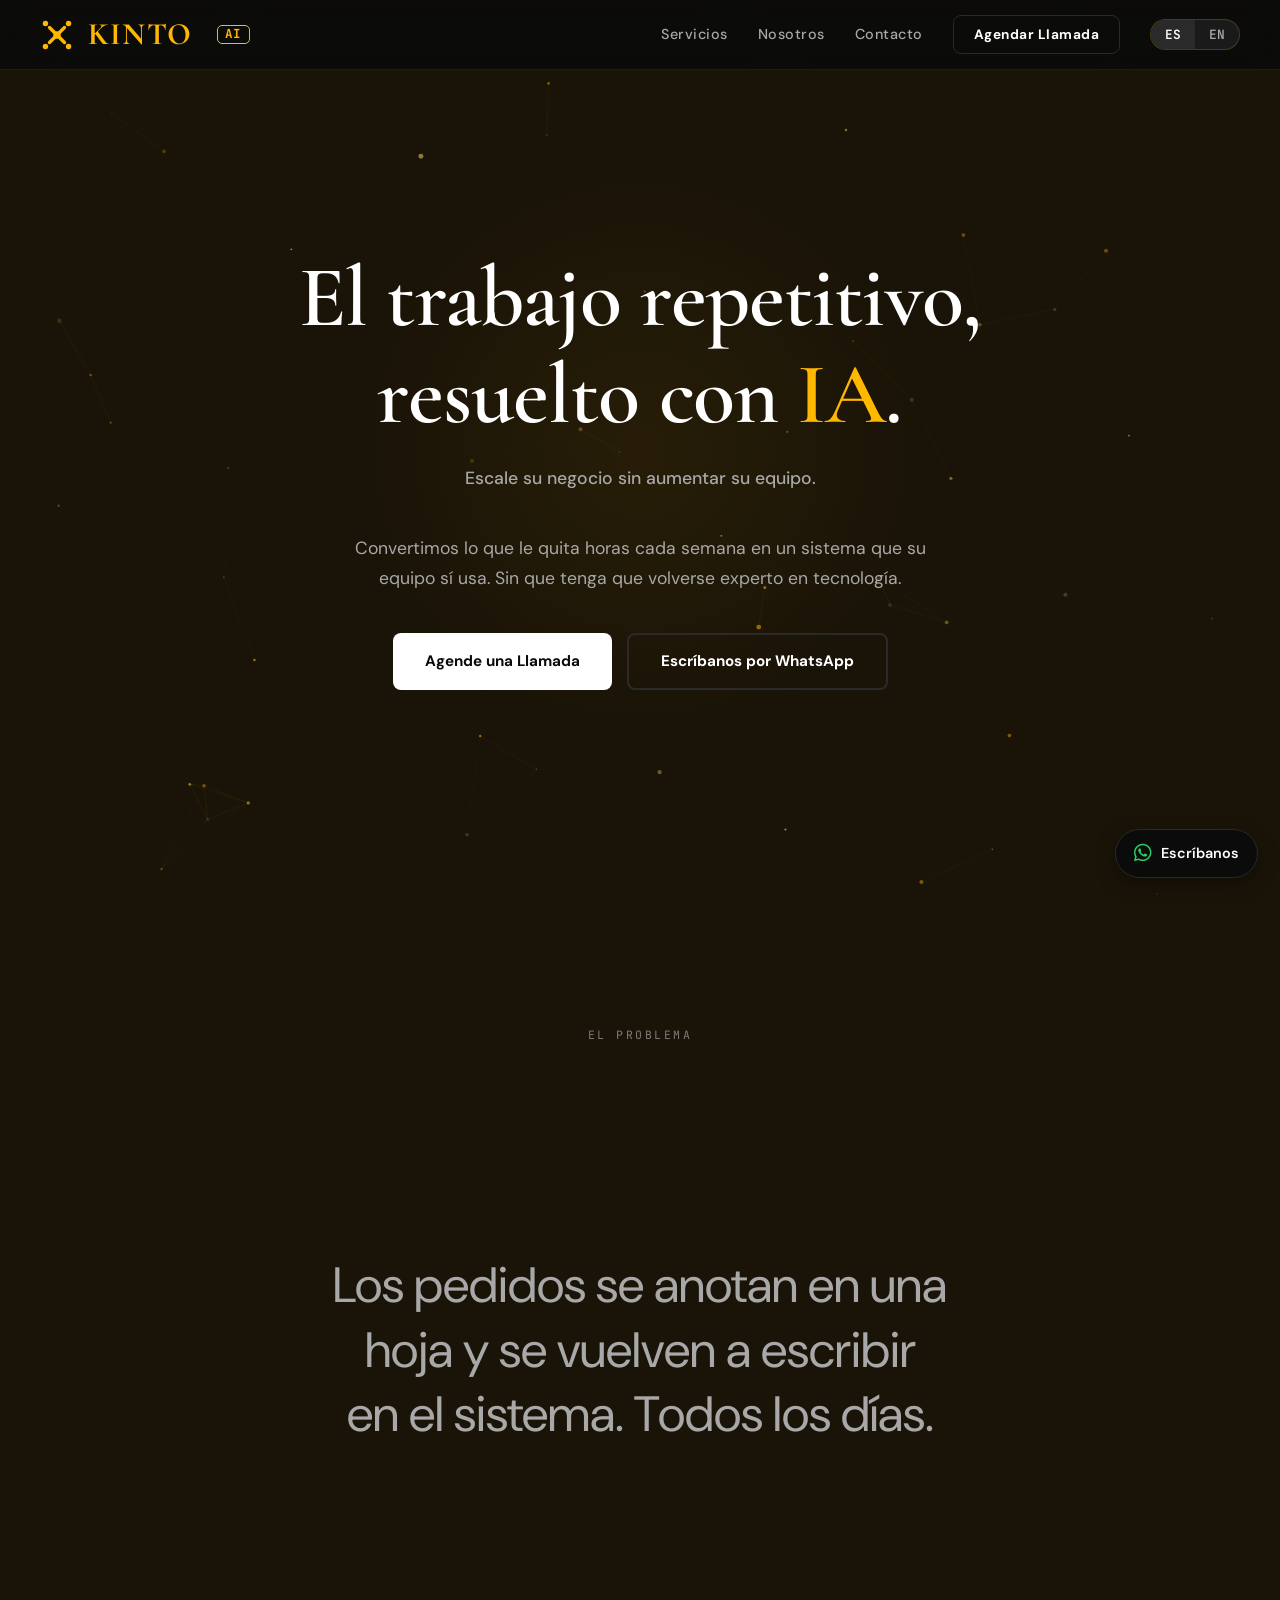
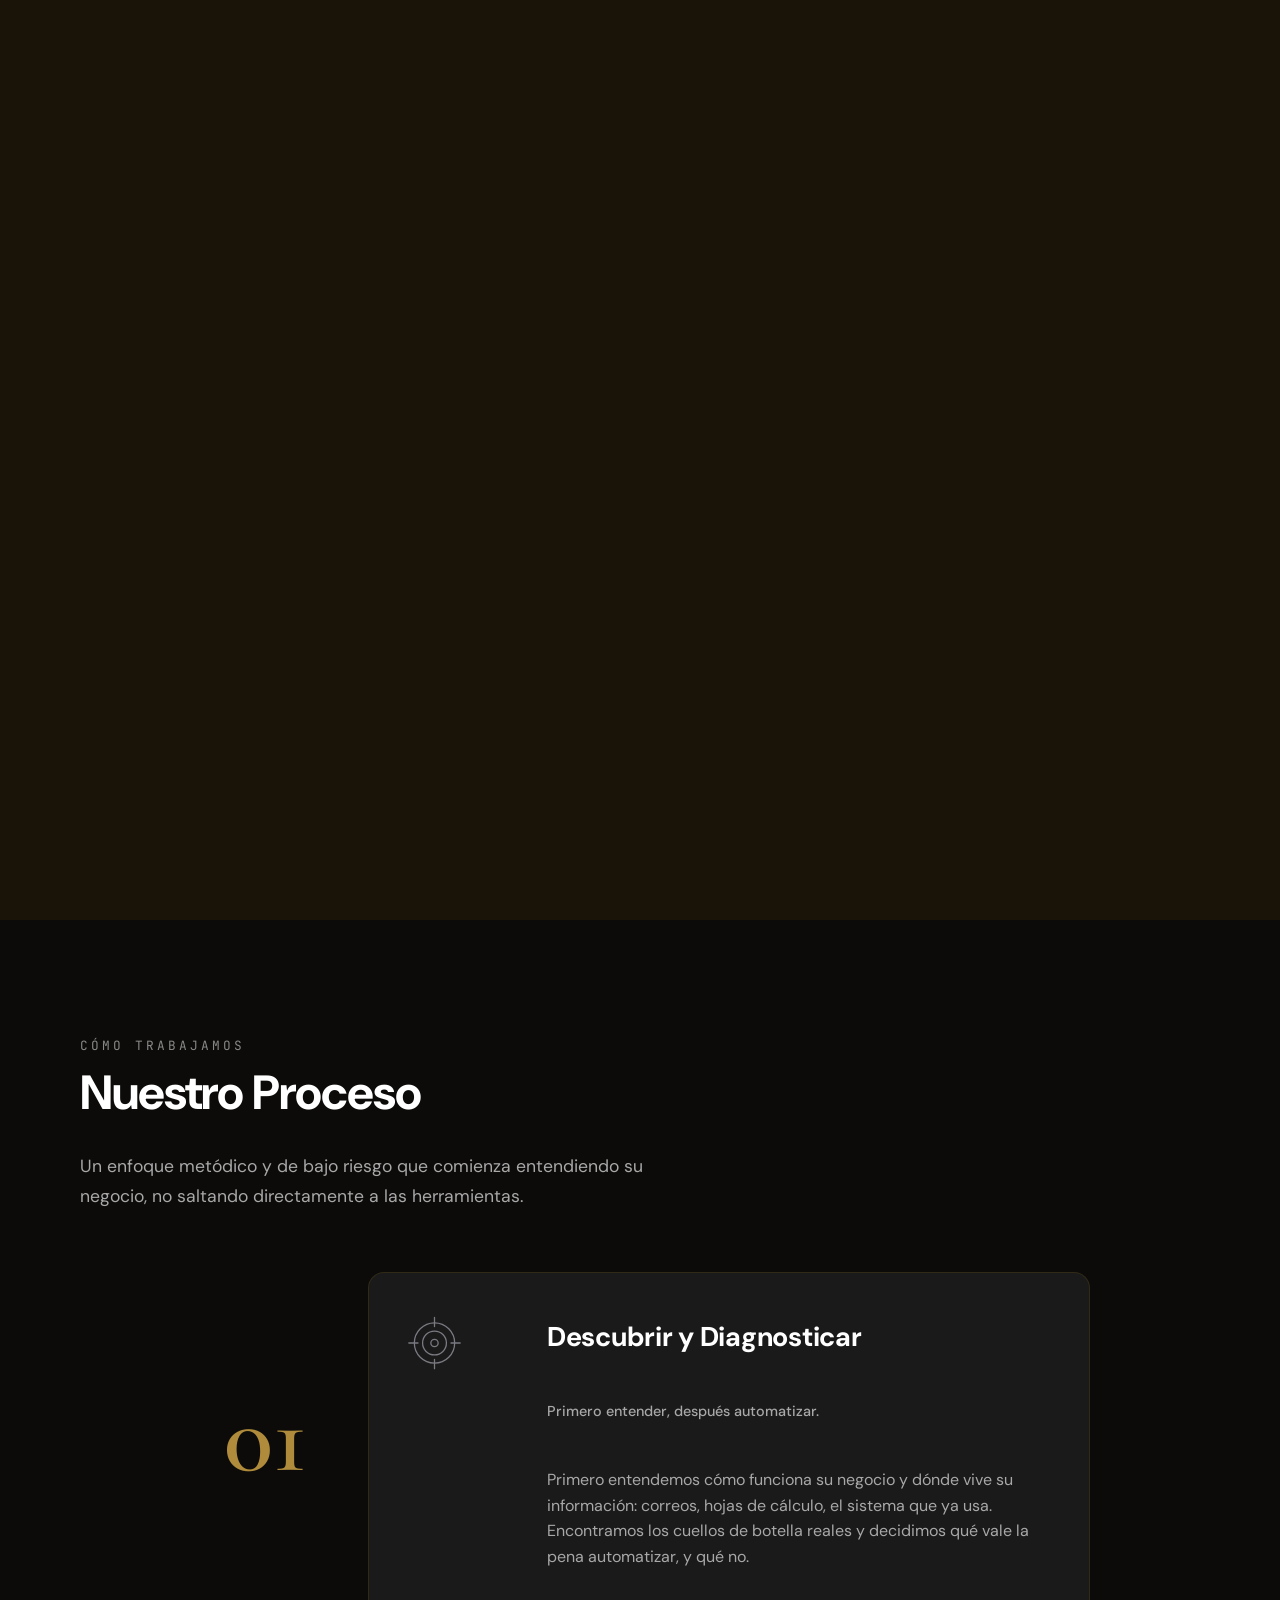
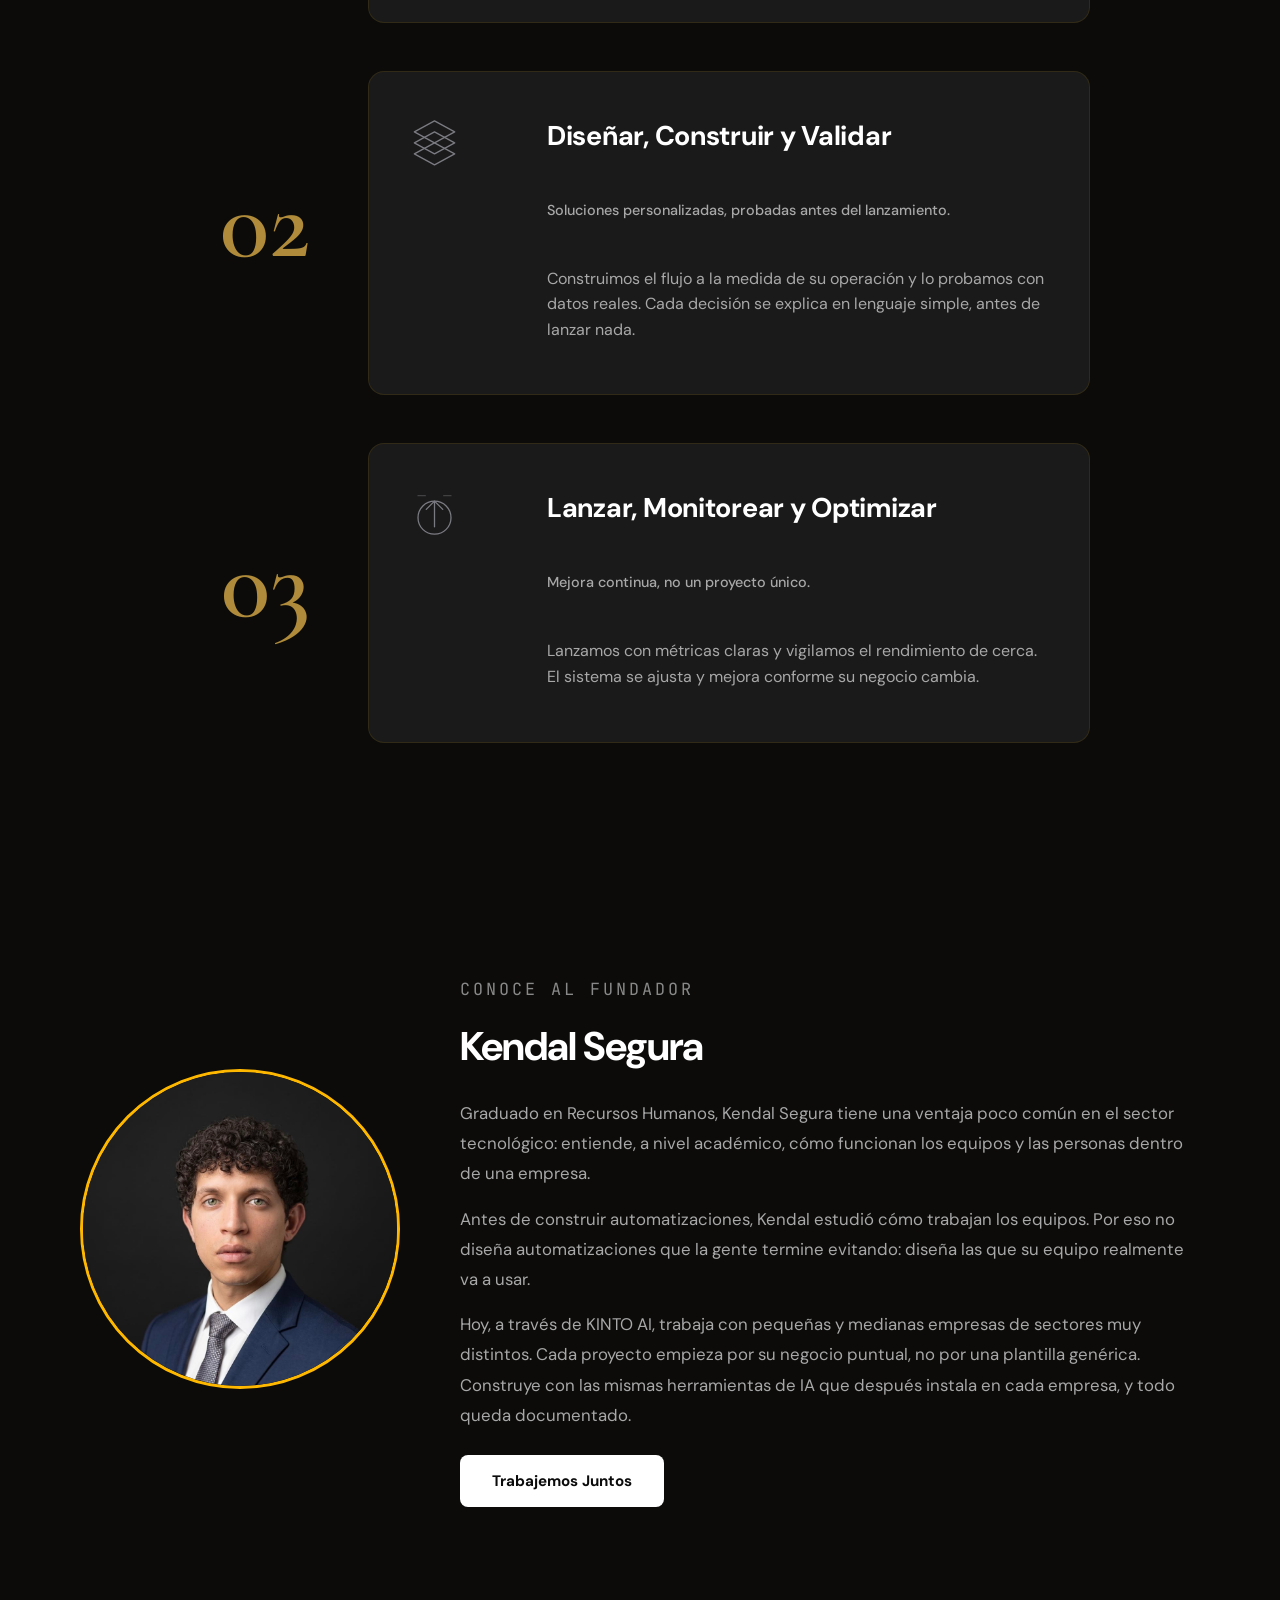
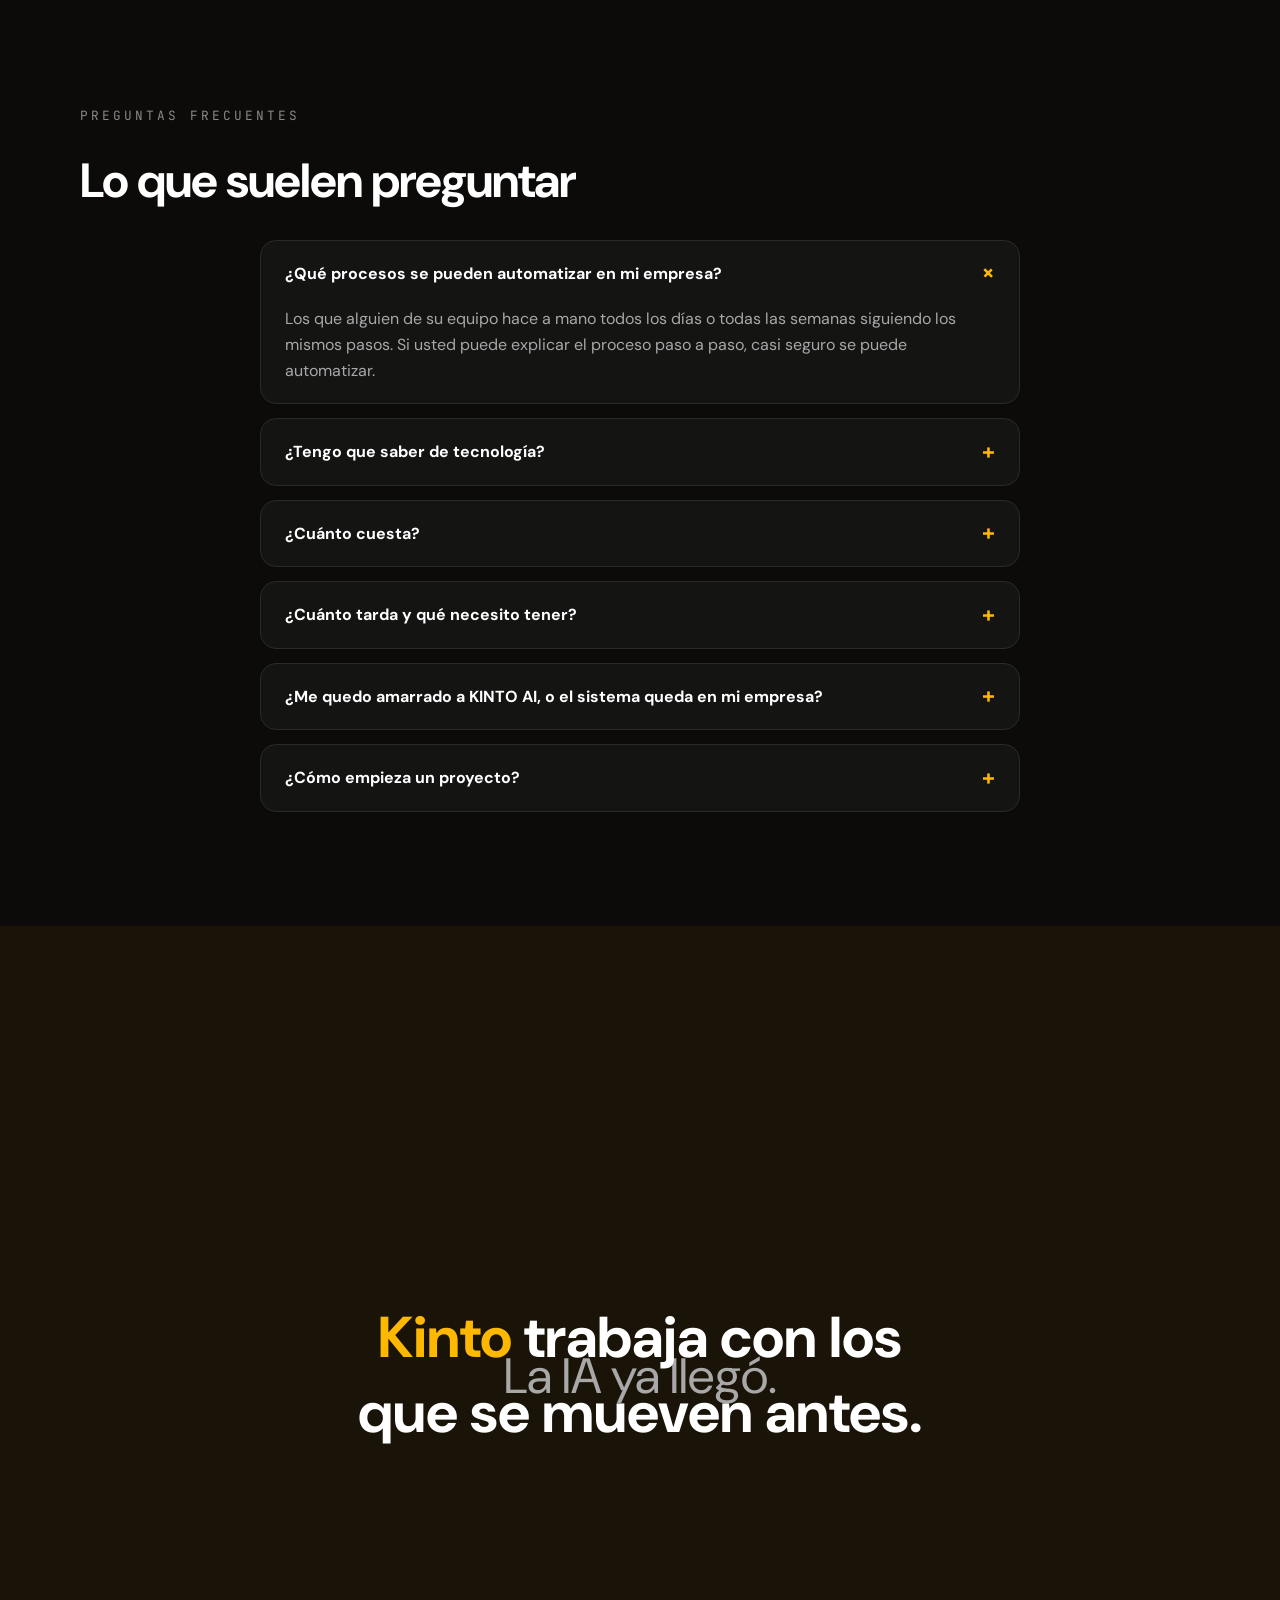
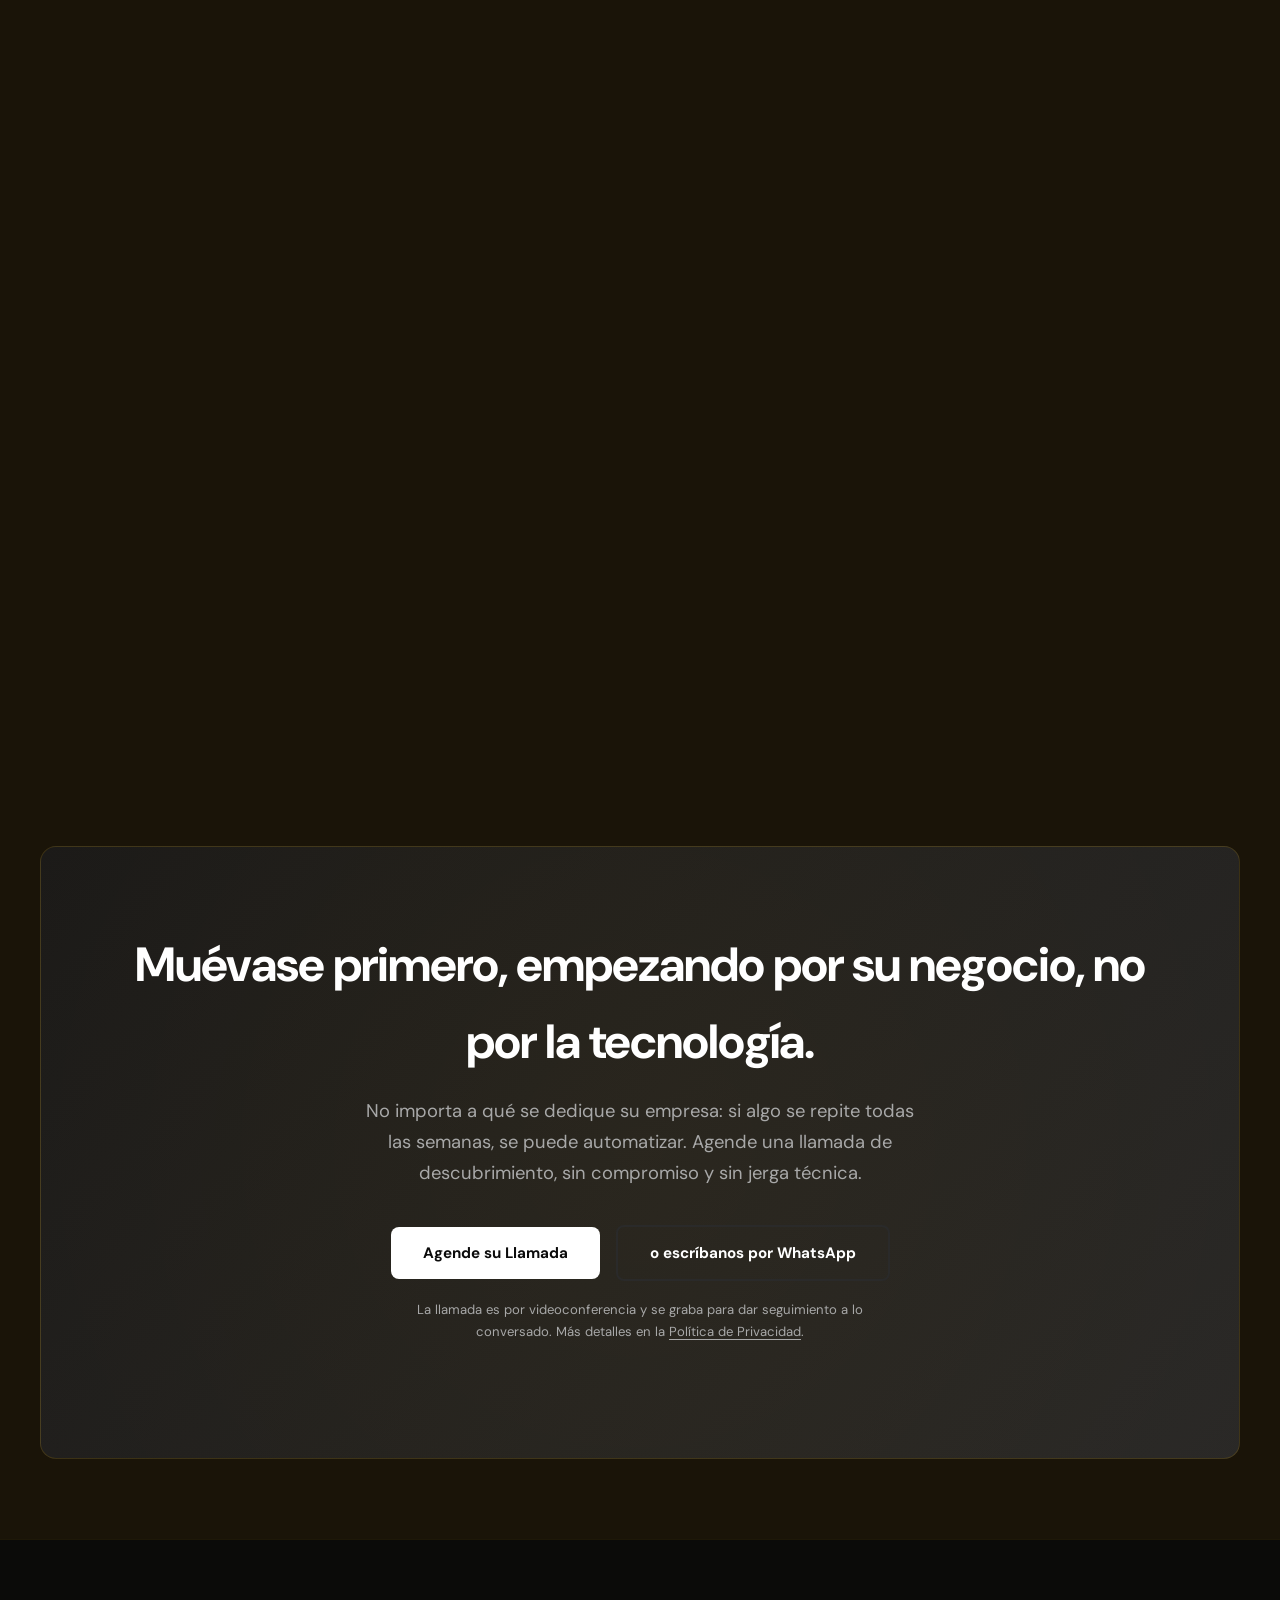
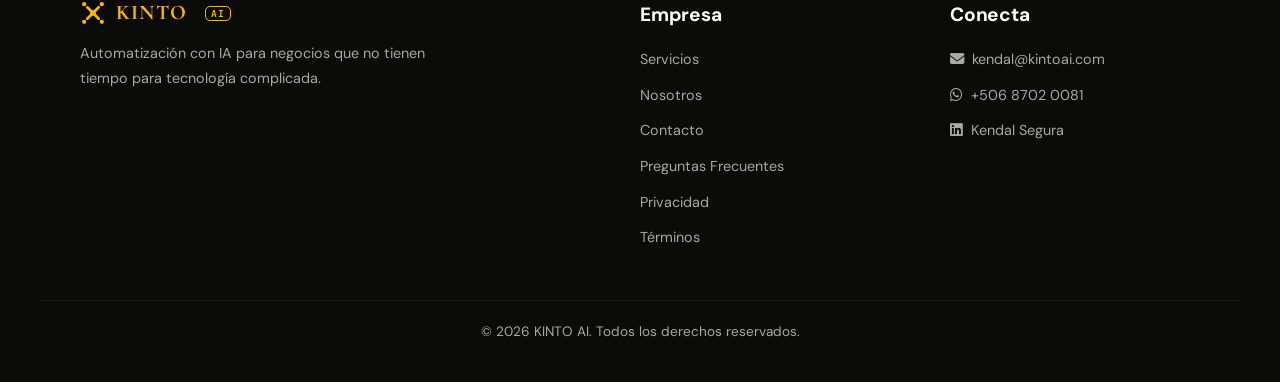
==== commit 2518276f: "feat: rediseño estilo Morningside iterado con 5 jueces frescos - Hero: titular de resultado ('El tra" ====
--- a/index.html
+++ b/index.html
@@ -85,7 +85,7 @@
     <!-- =============================================
          FAVICON
     ============================================= -->
-    <link rel="icon" type="image/png" href="/images/kinto-icon-black-128.png">
+    <link rel="icon" type="image/svg+xml" href="assets/favicon-simple.svg">
     <link rel="apple-touch-icon" href="/images/kinto-icon-black-128.png">
 
     <link rel="preconnect" href="https://fonts.googleapis.com">
@@ -157,7 +157,7 @@
         }
 
         header.scrolled {
-            background: rgba(11, 11, 11, 0.97);
+            background: #0B0B0B;
             box-shadow: 0 4px 30px rgba(0, 0, 0, 0.3);
         }
 
@@ -202,7 +202,6 @@
             position: absolute;
             background: var(--gold);
             border-radius: 50%;
-            box-shadow: 0 0 8px rgba(255, 184, 0, 0.4);
         }
 
         .kinto-logo .k-n1 { width: 7px; height: 7px; top: 3px; left: 3px; }
@@ -270,8 +269,9 @@
         }
 
         .nav-cta {
-            background: var(--gold);
-            color: var(--black) !important;
+            background: transparent;
+            border: 1px solid var(--gray-800);
+            color: var(--white) !important;
             padding: 8px 20px;
             border-radius: 8px;
             font-weight: 700;
@@ -422,7 +422,6 @@
         .btn-primary:hover {
             background-color: var(--gold-dark);
             transform: translateY(-2px);
-            box-shadow: 0 8px 25px rgba(255, 184, 0, 0.3);
         }
 
         .btn-secondary {
@@ -458,7 +457,7 @@
         }
 
         .section-title {
-            font-family: 'Cormorant Garamond', serif;
+            font-family: 'DM Sans', sans-serif; font-weight: 700; letter-spacing: -0.01em;
             font-size: 3rem;
             font-weight: 700;
             color: var(--white);
@@ -508,11 +507,7 @@
             transition: transform 0.4s ease;
         }
 
-        .process-card:hover {
-            border-color: var(--gold);
-            transform: translateY(-5px);
-            box-shadow: 0 15px 40px rgba(255, 184, 0, 0.1);
-        }
+        
 
         .process-card:hover::before {
             transform: scaleX(1);
@@ -544,7 +539,7 @@
         }
 
         .process-card h3 {
-            font-family: 'Cormorant Garamond', serif;
+            font-family: 'DM Sans', sans-serif; font-weight: 700; letter-spacing: -0.01em;
             font-size: 1.5rem;
             font-weight: 700;
             color: var(--white);
@@ -625,7 +620,6 @@
             object-fit: cover;
             object-position: center 30%;
             border: 3px solid var(--gold);
-            box-shadow: 0 0 40px rgba(255, 184, 0, 0.15);
         }
 
         .founder-text .section-label {
@@ -633,7 +627,7 @@
         }
 
         .founder-text h2 {
-            font-family: 'Cormorant Garamond', serif;
+            font-family: 'DM Sans', sans-serif; font-weight: 700; letter-spacing: -0.01em;
             font-size: 2.5rem;
             font-weight: 700;
             color: var(--white);
@@ -675,7 +669,6 @@
             width: 200%;
             height: 200%;
             background: radial-gradient(circle, rgba(255, 184, 0, 0.04) 0%, transparent 60%);
-            animation: pulse-cta 10s ease-in-out infinite;
         }
 
         @keyframes pulse-cta {
@@ -689,7 +682,7 @@
         }
 
         .cta-section h2 {
-            font-family: 'Cormorant Garamond', serif;
+            font-family: 'DM Sans', sans-serif; font-weight: 700; letter-spacing: -0.01em;
             font-size: 3rem;
             font-weight: 700;
             color: var(--gold);
@@ -769,7 +762,7 @@
         }
 
         .footer-links h4 {
-            font-family: 'Cormorant Garamond', serif;
+            font-family: 'DM Sans', sans-serif; font-weight: 700; letter-spacing: -0.01em;
             font-size: 1.2rem;
             font-weight: 700;
             color: var(--white);
@@ -832,7 +825,7 @@
                 top: 70px;
                 left: 0;
                 right: 0;
-                background: rgba(11, 11, 11, 0.98);
+                background: #0B0B0B;
                 flex-direction: column;
                 padding: 30px 20px;
                 gap: 20px;
@@ -930,7 +923,7 @@
         .fade-up {
             opacity: 0;
             transform: translateY(30px);
-            transition: opacity 0.6s ease, transform 0.6s ease;
+            transition: opacity .6s cubic-bezier(0.25,0.8,0.25,1), transform .6s cubic-bezier(0.25,0.8,0.25,1);
         }
 
         .fade-up.visible {
@@ -941,7 +934,7 @@
         .fade-left {
             opacity: 0;
             transform: translateX(-40px);
-            transition: opacity 0.7s ease, transform 0.7s ease;
+            transition: opacity .6s cubic-bezier(0.25,0.8,0.25,1), transform .6s cubic-bezier(0.25,0.8,0.25,1);
         }
 
         .fade-left.visible {
@@ -952,7 +945,7 @@
         .fade-right {
             opacity: 0;
             transform: translateX(40px);
-            transition: opacity 0.7s ease, transform 0.7s ease;
+            transition: opacity .6s cubic-bezier(0.25,0.8,0.25,1), transform .6s cubic-bezier(0.25,0.8,0.25,1);
         }
 
         .fade-right.visible {
@@ -963,7 +956,7 @@
         .fade-scale {
             opacity: 0;
             transform: scale(0.92);
-            transition: opacity 0.7s ease, transform 0.7s ease;
+            transition: opacity .6s cubic-bezier(0.25,0.8,0.25,1), transform .6s cubic-bezier(0.25,0.8,0.25,1);
         }
 
         .fade-scale.visible {
@@ -1042,6 +1035,200 @@
         }
         .wa-float:hover { transform: scale(1.08); }
     
+
+        /* ═══════ MOCKUP MORNINGSIDE ═══════ */
+        /* Fase 1: hero mas grande, con mas aire, oro en el titular */
+        .hero-content h1 { font-size: clamp(3rem, 7.5vw, 5.4rem); line-height: 1.12; font-weight: 600; letter-spacing: -0.01em; color: var(--white) !important; }
+        .hero-content h1 .au { color: var(--gold); }
+        /* el CTA del hero pasa a blanco solido (patron Morningside): el oro del hero vive en el titular */
+        .hero-buttons .btn-primary { background: var(--white) !important; color: var(--black) !important; border-color: var(--white) !important; }
+        .hero-content { max-width: 900px; }
+        .hero-subtitle { font-size: clamp(1.05rem, 2vw, 1.3rem); }
+
+        /* Fase 2: el sermon. El extracto sc-motion.css no trae las reglas de
+           escenario fijo (el sitio nunca habia usado un acto pin), van aqui. */
+        .sermon { position: relative; }
+        .sermon .sc-stage {
+            position: sticky; top: 0;
+            height: 100vh; height: 100svh;
+            overflow: clip;
+            display: grid; place-items: center; text-align: center;
+            padding: 0 24px;
+        }
+        .sermon-stage p {
+            grid-area: 1 / 1;
+            max-width: 21ch;
+            font-family: 'DM Sans', sans-serif;
+            font-weight: 500;
+            font-size: clamp(1.7rem, 4.4vw, 3.1rem);
+            line-height: 1.3;
+            color: var(--gray-300);
+            text-wrap: balance;
+        }
+        .sermon-stage .sermon-turn { color: var(--white); font-weight: 700; }
+
+        /* Fase 3: proceso con numero gigante serif y wireframe de trazo */
+        .process-number {
+            font-family: 'Cormorant Garamond', serif !important;
+            font-size: 5.2rem !important;
+            font-weight: 600 !important;
+            line-height: 1 !important;
+            color: #b8933e !important;
+            opacity: .95;
+        }
+        .process-icon--wire i { display: none; }
+        .process-icon--wire { background: none !important; border: none !important; }
+        .process-icon--wire .wire { width: 56px; height: 56px; }
+        .process-icon--wire .wire * { fill: none; stroke: #7a7a82; stroke-width: 1.4; stroke-linejoin: round; stroke-linecap: round; }
+
+
+        /* proceso apilado: una tarjeta por fila, numero | wireframe | contenido */
+        .process-grid--stacked { display: flex !important; flex-direction: column; gap: 22px; max-width: 900px; margin-left: auto; margin-right: auto; }
+        .process-grid--stacked .process-card {
+            display: grid; grid-template-columns: 110px 72px 1fr;
+            gap: 26px; align-items: start; text-align: left;
+        }
+        .process-grid--stacked .process-number { grid-row: 1 / -1; align-self: center; }
+        .process-grid--stacked .process-icon { grid-row: 1 / -1; align-self: center; margin: 0 !important; }
+        .process-grid--stacked h3, .process-grid--stacked .process-subtitle, .process-grid--stacked ul, .process-grid--stacked .process-line { grid-column: 3; }
+        @media (max-width: 900px) {
+            .process-grid--stacked .process-card { grid-template-columns: 64px 1fr; }
+            .process-grid--stacked .process-icon { display: none; }
+            .process-grid--stacked h3, .process-grid--stacked .process-subtitle, .process-grid--stacked ul, .process-grid--stacked .process-line { grid-column: 2; }
+        }
+
+        /* FAQ en la home */
+        .faq-list { max-width: 760px; margin: 0 auto; }
+        .faq-item { border: 1px solid var(--gray-800); border-radius: 10px; margin-bottom: 14px; background: rgba(26,26,26,.6); overflow: hidden; }
+        .faq-item summary { cursor: pointer; list-style: none; padding: 20px 24px; font-weight: 700; display: flex; justify-content: space-between; align-items: center; gap: 16px; }
+        .faq-item summary::-webkit-details-marker { display: none; }
+        .faq-item summary::after { content: "+"; color: var(--gold); font-size: 1.4rem; line-height: 1; flex-shrink: 0; transition: transform .3s ease; }
+        .faq-item[open] summary::after { transform: rotate(45deg); }
+        .faq-item .faq-body { padding: 0 24px 20px; color: var(--gray-300); }
+
+        /* cierre tipografico: mas corto y con el turn en oro… no: oro unico = titular
+           del acto. El turn va en blanco, la seccion ya entibia el fondo por drift. */
+        .sermon--cierre .sermon-stage p { max-width: 24ch; }
+
+
+        /* proceso v2: numero gigante, icono y titulo grandes, frases en vez de bullets */
+        .process-grid--stacked .process-card {
+            grid-template-columns: 130px 100px 1fr;
+            gap: 30px;
+            padding: 42px 38px;
+            position: relative;
+            overflow: hidden;
+            transition: border-color .35s ease, transform .35s ease;
+        }
+        .process-grid--stacked .process-number { font-size: 6.4rem !important; }
+        .process-icon--wire .wire { width: 84px; height: 84px; }
+        .process-grid--stacked h3 { font-size: 1.7rem; margin-bottom: 6px; }
+        .process-grid--stacked .process-subtitle { color: var(--gray-300) !important; font-style: normal; margin-bottom: 14px; }
+        .process-line { color: var(--gray-300); line-height: 1.6; margin-bottom: 10px; max-width: 58ch; }
+        /* el brillo al pasar el mouse (pedido explicito 2026-09-12): luz que baja
+           desde el borde superior, sutil, solo en hover */
+        .process-card::after {
+            content: ""; position: absolute; inset: 0; pointer-events: none;
+            background: radial-gradient(640px circle at 50% -8%, rgba(255,184,0,.09), transparent 62%);
+            opacity: 0; transition: opacity .4s ease;
+        }
+        .process-card:hover::after { opacity: 1; }
+        .process-card:hover { border-color: rgba(255,184,0,.35) !important; transform: translateY(-3px); }
+        @media (max-width: 900px) {
+            .process-grid--stacked .process-card { grid-template-columns: 76px 1fr; padding: 28px 22px; }
+        }
+
+
+        /* ── lote de fixes de jueces (2026-09-12) ── */
+        .btn-primary { background: var(--white) !important; color: var(--black) !important; border-color: var(--white) !important; }
+        .btn-secondary { border-color: var(--gray-800) !important; color: var(--white) !important; }
+        .lang-btn.active, .lang-toggle .active { background: var(--gray-800) !important; color: var(--white) !important; }
+        .founder-text p { max-width: 65ch; }
+        .process-card h3 { scroll-margin-top: 90px; }
+        @media (max-width: 480px) {
+            .wa-float { width: 48px; height: 48px; font-size: 1.4rem; right: 14px; bottom: calc(14px + env(safe-area-inset-bottom)); }
+            .process-card, .founder-text { padding-bottom: 56px; }
+        }
+
+
+        /* ── proceso v3: calco Morningside, numero fuera del panel ── */
+        .process-row { display: grid; grid-template-columns: 150px 1fr; gap: 28px; align-items: center; margin-bottom: 26px; }
+        .process-number--out {
+            grid-row: auto !important;
+            font-size: 7.2rem !important;
+            text-align: center;
+            align-self: center !important;
+        }
+        .process-grid--stacked .process-card { grid-template-columns: 110px 1fr; gap: 30px; margin: 0; }
+        .process-grid--stacked .process-icon { grid-row: 1 / -1; }
+        .process-grid--stacked h3, .process-grid--stacked .process-subtitle, .process-grid--stacked .process-line { grid-column: 2; }
+        @media (max-width: 900px) {
+            .process-row { grid-template-columns: 1fr; gap: 8px; }
+            .process-number--out { font-size: 4rem !important; text-align: left; padding-left: 6px; }
+        }
+
+        /* ── jerarquia de los bloques tipograficos (kicker mono + escala) ── */
+        .sermon-kicker {
+            grid-area: 1 / 1; align-self: start; margin-top: 14vh;
+            font-family: 'JetBrains Mono', monospace; font-size: .72rem;
+            letter-spacing: .22em; text-transform: uppercase; color: var(--gray-300); opacity: .7;
+        }
+        .sermon-stage p { font-weight: 400; }
+        .sermon-stage .sermon-turn { font-weight: 700; font-size: clamp(2rem, 5vw, 3.6rem); }
+        .sermon--cierre .sermon-turn .au { color: var(--gold); }
+
+
+        /* ── lote de terminacion (jueces 2026-09-12, ronda 2) ── */
+        ::selection { background: var(--gold); color: var(--black); }
+        a:focus-visible, button:focus-visible, summary:focus-visible { outline: 2px solid var(--gold); outline-offset: 2px; }
+        .cta-section h2 { color: var(--white) !important; }           /* el oro del cierre vive en "Kinto", no en el titular entero */
+        .section-label { color: var(--gray-300) !important; opacity: .8; }
+        .footer-bottom p { color: var(--gray-300) !important; }        /* antes 1.8:1 de contraste */
+        .cta-section a[href="/privacidad.html"] { color: var(--gray-300) !important; text-decoration: underline; text-underline-offset: 3px; }
+        .logo-text { line-height: 1; }
+        /* WhatsApp: de burbuja verde generica a pill de la casa */
+        .wa-float {
+            width: auto; height: auto; border-radius: 999px;
+            background: var(--black); border: 1px solid var(--gray-800);
+            color: var(--white); font-size: .9rem; font-weight: 600;
+            padding: 12px 18px; display: flex; align-items: center; gap: 9px;
+        }
+        .wa-float i { color: #25D366; font-size: 1.25rem; }
+        .wa-float:hover { border-color: var(--gold); transform: translateY(-2px); }
+        @media (max-width: 480px) { .wa-float { padding: 11px 14px; font-size: .85rem; } }
+
+
+        /* ── paquete final de jueces (2026-09-12, ronda 3) ── */
+        :root { --content-width: 1120px; interpolate-size: allow-keywords; }
+        .hero-content, .cta-content, .footer-top { max-width: var(--content-width); margin-left: auto; margin-right: auto; }
+        /* el FAQ conserva 760px a proposito: medida de lectura */
+        @media (max-width: 900px) { .founder-section { padding: 60px 20px; } }
+        @media (max-width: 480px) { .founder-text { padding-bottom: 72px; } }
+        .cta-section { margin: 80px 40px !important; border-radius: 16px !important; }
+        @media (max-width: 900px) { .cta-section { margin: 60px 16px !important; } }
+        details.faq-item::details-content {
+            opacity: 0; block-size: 0; overflow: hidden;
+            transition: content-visibility .35s allow-discrete, opacity .35s ease, block-size .35s ease;
+        }
+        details.faq-item[open]::details-content { opacity: 1; block-size: auto; }
+        .faq-item { border-radius: 16px; }
+        .btn-secondary:hover { background: transparent !important; border-color: var(--gold) !important; color: var(--gold) !important; }
+        /* logo variante 1: serif reforzada (juez de identidad) */
+        .logo { gap: 14px; }
+        .logo-text { font-size: 1.95rem; line-height: 1; letter-spacing: 1.5px; }
+        .footer-brand .logo-text { font-size: 1.3rem !important; letter-spacing: 1.2px; }
+
+
+        /* lockup B: simbolo pesado + KINTO serif + etiqueta AI mono */
+        .kinto-sym { display:block; flex-shrink:0; }
+        .logo-ai {
+            font-family: 'JetBrains Mono', monospace; font-weight: 700;
+            font-size: .78rem; letter-spacing: .12em; color: var(--gold);
+            border: 1px solid var(--gold); border-radius: 5px;
+            padding: 2px 7px; margin-left: 10px; line-height: 1;
+        }
+        .logo-ai--sm { font-size: .6rem; padding: 2px 5px; margin-left: 8px; }
+
     </style>
 </head>
 <body>
@@ -1052,24 +1239,16 @@
     ========================================== -->
     <header id="header">
         <div class="logo">
-            <div class="kinto-logo">
-                <div class="k-line k-line-1"></div>
-                <div class="k-line k-line-2"></div>
-                <div class="k-node k-n1"></div>
-                <div class="k-node k-n2"></div>
-                <div class="k-node k-n3"></div>
-                <div class="k-node k-n4"></div>
-                <div class="k-node k-nc"></div>
-            </div>
-            <span class="logo-text">KINTO</span>
+            <svg class="kinto-sym" width="34" height="34" viewBox="0 0 100 100" aria-hidden="true"><g stroke="#FFB800" stroke-width="10" stroke-linecap="round"><line x1="28" y1="28" x2="72" y2="72"/><line x1="72" y1="28" x2="28" y2="72"/></g><circle cx="50" cy="50" r="11" fill="#FFB800"/><circle cx="16" cy="16" r="8" fill="#FFB800"/><circle cx="84" cy="16" r="8" fill="#FFB800"/><circle cx="16" cy="84" r="8" fill="#FFB800"/><circle cx="84" cy="84" r="8" fill="#FFB800"/></svg>
+            <span class="logo-text">KINTO</span><span class="logo-ai">AI</span>
         </div>
 
         <nav id="nav">
-            <a href="#hero" data-es="Inicio" data-en="Home">Inicio</a>
+            
             <a href="#proceso" data-es="Servicios" data-en="Services">Servicios</a>
             <a href="#fundador" data-es="Nosotros" data-en="About">Nosotros</a>
             <a href="#contact" data-es="Contacto" data-en="Contact">Contacto</a>
-            <a href="javascript:void(0)" data-cal-link="kinto-ai-aus0dx/kinto-ai-call" data-cal-config='{"layout":"month_view","theme":"dark"}' class="nav-cta" data-es="Agenda una Llamada" data-en="Book a Call">Agenda una Llamada</a>
+            <a href="javascript:void(0)" data-cal-link="kinto-ai-aus0dx/kinto-ai-call" data-cal-config='{"layout":"month_view","theme":"dark"}' class="nav-cta" data-es="Agendar Llamada" data-en="Book a Call">Agendar Llamada</a>
             <div class="lang-toggle">
                 <button class="lang-btn active" onclick="setLang('es')">ES</button>
                 <button class="lang-btn" onclick="setLang('en')">EN</button>
@@ -1089,12 +1268,12 @@
     <section class="hero" id="hero">
         <div class="organic-shape"></div>
         <div class="hero-content">
-            <h1 id="hero-title" data-es="Automatización con IA" data-en="AI Automation"></h1>
-            <p class="hero-subtitle typing-hidden" data-es="Escala tu negocio sin aumentar tu equipo." data-en="Scale your business without growing your team.">Escala tu negocio sin aumentar tu equipo.</p>
-            <p class="typing-hidden" data-es="Convierte los cuellos de botella de tu día a día en flujos de trabajo con IA, listos para usarse, que realmente se implementan y generan ingresos, sin que tengas que volverte un experto en tecnología." data-en="Turn your daily bottlenecks into ready-to-use AI workflows that actually get implemented and generate revenue, without becoming a tech expert.">Convierte los cuellos de botella de tu día a día en flujos de trabajo con IA, listos para usarse, que realmente se implementan y generan ingresos, sin que tengas que volverte un experto en tecnología.</p>
+            <h1 id="hero-title" data-es="El trabajo repetitivo, resuelto&nbsp;con&nbsp;<span class='au'>IA</span>." data-en="Repetitive work, solved&nbsp;with&nbsp;<span class='au'>AI</span>."></h1>
+            <p class="hero-subtitle typing-hidden" data-es="Escale su negocio sin aumentar su equipo." data-en="Scale your business without growing your team.">Escale su negocio sin aumentar su equipo.</p>
+            <p class="typing-hidden" data-es="Convertimos lo que le quita horas cada semana en un sistema que su equipo sí usa. Sin que tenga que volverse experto en tecnología." data-en="We turn what eats your hours every week into a system your team actually uses. No need to become a tech expert.">Convertimos lo que le quita horas cada semana en un sistema que su equipo sí usa. Sin que tenga que volverse experto en tecnología.</p>
             <div class="hero-buttons typing-hidden">
-                <a href="javascript:void(0)" data-cal-link="kinto-ai-aus0dx/kinto-ai-call" data-cal-config='{"layout":"month_view","theme":"dark"}' class="btn btn-primary" data-es="Agenda una Llamada" data-en="Book a Call">Agenda una Llamada</a>
-                <a href="#proceso" class="btn btn-secondary" data-es="Ver Cómo Funciona" data-en="See How It Works">Ver Cómo Funciona</a>
+                <a href="javascript:void(0)" data-cal-link="kinto-ai-aus0dx/kinto-ai-call" data-cal-config='{"layout":"month_view","theme":"dark"}' class="btn btn-primary" data-es="Agende una Llamada" data-en="Book a Call">Agende una Llamada</a>
+                <a href="https://wa.me/50687020081?text=Hola%2C%20quiero%20automatizar%20un%20proceso%20de%20mi%20empresa" target="_blank" rel="noopener" class="btn btn-secondary" data-es="Escr&iacute;banos por WhatsApp" data-en="Message us on WhatsApp">Escr&iacute;banos por WhatsApp</a>
             </div>
         </div>
     </section>
@@ -1102,53 +1281,61 @@
     <!-- ==========================================
          PROCESS SECTION
     ========================================== -->
-    <section class="section" id="proceso" data-sc-act="flow" data-sc-drift="#0B0B0B">
+
+    <!-- MOCKUP · sermón tipográfico estilo Morningside: cada frase entra
+         mientras la anterior se va, ligado al scroll (motor ya montado) -->
+    <section class="sermon" data-sc-act="pin" data-sc-span="1.8" data-sc-drift="#0B0B0B">
+        <div data-sc-stage class="sc-stage sermon-stage">
+            <span class="sermon-kicker" data-es="EL PROBLEMA" data-en="THE PROBLEM">EL PROBLEMA</span>
+            <p data-sc-cue="0 0.30 0" data-es="Los pedidos se anotan en una hoja y se vuelven a escribir en el sistema. Todos los días." data-en="Orders get written down on a sheet and typed into the system again. Every day.">Los pedidos se anotan en una hoja y se vuelven a escribir en el sistema. Todos los días.</p>
+            <p data-sc-cue="0.24 0.54" data-es="Los reportes se arman copiando y pegando. Semana tras semana." data-en="Reports get built by copy and paste. Week after week.">Los reportes se arman copiando y pegando. Semana tras semana.</p>
+            <p data-sc-cue="0.48 0.76" data-es="Las cotizaciones y los seguimientos se hacen a mano, uno por uno, todos los meses." data-en="Quotes and follow-ups get done by hand, one by one, every month.">Las cotizaciones y los seguimientos se hacen a mano, uno por uno, todos los meses.</p>
+            <p data-sc-cue="0.72" class="sermon-turn" data-es="No es que nadie sepa hacerlo. Es que hacerlo cuesta horas que no vuelven." data-en="It is not that nobody knows how. It is that doing it costs hours that never come back.">No es que nadie sepa hacerlo. Es que hacerlo cuesta horas que no vuelven.</p>
+        </div>
+    </section>
+
+    <section class="section" id="proceso" data-sc-act="flow" data-sc-drift="#191307">
         <div class="fade-up">
             <p class="section-label" data-es="CÓMO TRABAJAMOS" data-en="HOW WE WORK">CÓMO TRABAJAMOS</p>
             <h2 class="section-title" data-es="Nuestro Proceso" data-en="Our Process">Nuestro Proceso</h2>
-            <p class="section-description" data-es="Un enfoque metódico y de bajo riesgo que comienza entendiendo tu negocio, no saltando directamente a las herramientas." data-en="A methodical, low-risk approach that starts with understanding your business - not jumping straight into tools.">Un enfoque metódico y de bajo riesgo que comienza entendiendo tu negocio, no saltando directamente a las herramientas.</p>
+            <p class="section-description" data-es="Un enfoque metódico y de bajo riesgo que comienza entendiendo su negocio, no saltando directamente a las herramientas." data-en="A methodical, low-risk approach that starts with understanding your business - not jumping straight into tools.">Un enfoque metódico y de bajo riesgo que comienza entendiendo su negocio, no saltando directamente a las herramientas.</p>
         </div>
 
-        <div class="process-grid" data-sc-in data-sc-stagger="180">
+        <div class="process-grid process-grid--stacked">
             <!-- Card 1: Discover & Diagnose -->
-            <div class="process-card">
-                <div class="process-number" data-count="1">01</div>
-                <div class="process-icon"><i class="fas fa-magnifying-glass"></i></div>
+            <div class="process-row" data-sc-in>
+                <div class="process-number process-number--out" data-count="1">01</div>
+                <div class="process-card">
+                <div class="process-icon process-icon--wire"><svg class="wire" viewBox="0 0 60 60" aria-hidden="true"><circle cx="30" cy="30" r="22"/><circle cx="30" cy="30" r="13"/><circle cx="30" cy="30" r="4"/><path d="M30 2v10M30 48v10M2 30h10M48 30h10"/></svg></div>
                 <h3 data-es="Descubrir y Diagnosticar" data-en="Discover &amp; Diagnose">Descubrir y Diagnosticar</h3>
                 <p class="process-subtitle" data-es="Primero entender, después automatizar." data-en="Understand first, automate second.">Primero entender, después automatizar.</p>
-                <ul>
-                    <li data-es="Aprendemos cómo funciona realmente tu negocio: objetivos, restricciones, traspasos y cómo se ve el éxito." data-en="We learn how your business actually works: goals, constraints, handoffs, and what a 'win' looks like.">Aprendemos cómo funciona realmente tu negocio: objetivos, restricciones, traspasos y cómo se ve el éxito.</li>
-                    <li data-es="Mapeamos tu stack tecnológico y dónde viven los datos: CRMs, bandejas de entrada, hojas de cálculo, herramientas internas." data-en="We map your tech stack and where data lives: CRMs, inboxes, spreadsheets, internal tools.">Mapeamos tu stack tecnológico y dónde viven los datos: CRMs, bandejas de entrada, hojas de cálculo, herramientas internas.</li>
-                    <li data-es="Auditamos procesos para encontrar cuellos de botella reales y decidir qué debe y qué no debe automatizarse." data-en="We audit processes to find real bottlenecks and decide what should and shouldn't be automated.">Auditamos procesos para encontrar cuellos de botella reales y decidir qué debe y qué no debe automatizarse.</li>
-                </ul>
+                <p class="process-line" data-es="Primero entendemos c&oacute;mo funciona su negocio y d&oacute;nde vive su informaci&oacute;n: correos, hojas de c&aacute;lculo, el sistema que ya usa. Encontramos los cuellos de botella reales y decidimos qu&eacute; vale la pena automatizar, y qu&eacute; no." data-en="First we understand how your business works and where your information lives: emails, spreadsheets, the system you already use. We find the real bottlenecks and decide what is worth automating, and what is not.">Primero entendemos c&oacute;mo funciona su negocio y d&oacute;nde vive su informaci&oacute;n: correos, hojas de c&aacute;lculo, el sistema que ya usa. Encontramos los cuellos de botella reales y decidimos qu&eacute; vale la pena automatizar, y qu&eacute; no.</p>
+                </div>
             </div>
 
             <!-- Card 2: Design, Build & Validate -->
-            <div class="process-card">
-                <div class="process-number" data-count="2">02</div>
-                <div class="process-icon"><i class="fas fa-code"></i></div>
+            <div class="process-row" data-sc-in>
+                <div class="process-number process-number--out" data-count="2">02</div>
+                <div class="process-card">
+                <div class="process-icon process-icon--wire"><svg class="wire" viewBox="0 0 60 60" aria-hidden="true"><path d="M30 8 52 20 30 32 8 20Z"/><path d="M30 20 52 32 30 44 8 32Z"/><path d="M30 32 52 44 30 56 8 44Z"/></svg></div>
                 <h3 data-es="Diseñar, Construir y Validar" data-en="Design, Build &amp; Validate">Diseñar, Construir y Validar</h3>
                 <p class="process-subtitle" data-es="Soluciones personalizadas, probadas antes del lanzamiento." data-en="Custom solutions, tested before launch.">Soluciones personalizadas, probadas antes del lanzamiento.</p>
-                <ul>
-                    <li data-es="Priorizamos oportunidades de alto impacto y decidimos dónde la IA ayuda y dónde no." data-en="We prioritize high-impact opportunities and decide where AI helps, and where it doesn't.">Priorizamos oportunidades de alto impacto y decidimos dónde la IA ayuda y dónde no.</li>
-                    <li data-es="Diseñamos y construimos flujos de trabajo personalizados, probamos diferentes enfoques con datos reales y explicamos nuestras decisiones en lenguaje simple." data-en="We design and build custom workflows, test different approaches on real data, and explain our choices in plain language.">Diseñamos y construimos flujos de trabajo personalizados, probamos diferentes enfoques con datos reales y explicamos nuestras decisiones en lenguaje simple.</li>
-                    <li data-es="Ejecutamos evaluaciones en un entorno real antes del despliegue completo." data-en="We run evaluations in a real-world environment before full rollout.">Ejecutamos evaluaciones en un entorno real antes del despliegue completo.</li>
-                </ul>
+                <p class="process-line" data-es="Construimos el flujo a la medida de su operaci&oacute;n y lo probamos con datos reales. Cada decisi&oacute;n se explica en lenguaje simple, antes de lanzar nada." data-en="We build the workflow around your operation and test it with real data. Every decision is explained in plain language before anything goes live.">Construimos el flujo a la medida de su operaci&oacute;n y lo probamos con datos reales. Cada decisi&oacute;n se explica en lenguaje simple, antes de lanzar nada.</p>
+                </div>
             </div>
 
             <!-- Card 3: Launch, Monitor & Optimize -->
-            <div class="process-card">
-                <div class="process-number" data-count="3">03</div>
-                <div class="process-icon"><i class="fas fa-chart-line"></i></div>
+            <div class="process-row" data-sc-in>
+                <div class="process-number process-number--out" data-count="3">03</div>
+                <div class="process-card">
+                <div class="process-icon process-icon--wire"><svg class="wire" viewBox="0 0 60 60" aria-hidden="true"><circle cx="30" cy="34" r="18"/><path d="M30 44V16M30 16l-9 9M30 16l9 9"/><path d="M12 10h8M40 10h8" opacity=".4"/></svg></div>
                 <h3 data-es="Lanzar, Monitorear y Optimizar" data-en="Launch, Monitor &amp; Optimize">Lanzar, Monitorear y Optimizar</h3>
                 <p class="process-subtitle" data-es="Mejora continua, no un proyecto único." data-en="Continuous improvement, not a one-off project.">Mejora continua, no un proyecto único.</p>
-                <ul>
-                    <li data-es="Lanzamos a producción con métricas de éxito claras y salvaguardas." data-en="We launch into production with clear success metrics and safeguards.">Lanzamos a producción con métricas de éxito claras y salvaguardas.</li>
-                    <li data-es="Monitoreamos el rendimiento, recopilamos feedback de tu equipo y clientes, y solucionamos problemas rápidamente." data-en="We monitor performance, collect feedback from your team and customers, and fix issues quickly.">Monitoreamos el rendimiento, recopilamos feedback de tu equipo y clientes, y solucionamos problemas rápidamente.</li>
-                    <li data-es="Refinamos continuamente prompts, lógica y modelos para que el sistema mejore a medida que tu negocio evoluciona." data-en="We continuously refine prompts, logic, and models so the system improves as your business evolves.">Refinamos continuamente prompts, lógica y modelos para que el sistema mejore a medida que tu negocio evoluciona.</li>
-                </ul>
+                <p class="process-line" data-es="Lanzamos con m&eacute;tricas claras y vigilamos el rendimiento de cerca. El sistema se ajusta y mejora conforme su negocio cambia." data-en="We launch with clear metrics and watch performance closely. The system keeps adjusting and improving as your business changes.">Lanzamos con m&eacute;tricas claras y vigilamos el rendimiento de cerca. El sistema se ajusta y mejora conforme su negocio cambia.</p>
+                </div>
             </div>
-        </div>
+
+            </div>
     </section>
 
     <!-- ==========================================
@@ -1162,9 +1349,9 @@
             <div class="founder-text fade-right">
                 <p class="section-label" data-es="Conoce al Fundador" data-en="Meet the Founder">Conoce al Fundador</p>
                 <h2 data-es="Kendal Segura" data-en="Kendal Segura">Kendal Segura</h2>
-                <p data-es="Creador de soluciones de automatización y entusiasta de la Inteligencia Artificial aplicada. Graduado en Recursos Humanos, cuenta con una ventaja competitiva poco común en el sector tecnológico: una profunda comprensión académica de cómo funcionan los equipos y las personas dentro de una organización." data-en="Automation solutions creator and applied Artificial Intelligence enthusiast. With a degree in Human Resources, he has an uncommon competitive advantage in the tech sector: a deep academic understanding of how teams and people work within an organization.">Creador de soluciones de automatización y entusiasta de la Inteligencia Artificial aplicada. Graduado en Recursos Humanos, cuenta con una ventaja competitiva poco común en el sector tecnológico: una profunda comprensión académica de cómo funcionan los equipos y las personas dentro de una organización.</p>
-                <p data-es="Al analizar el futuro del trabajo durante su formación, Kendal decidió no seguir la ruta corporativa tradicional. En su lugar, optó por especializarse en la tecnología que está redefiniendo el empleo: la Inteligencia Artificial. Su objetivo fue claro desde el inicio: dominar las herramientas que pueden liberar el verdadero potencial humano." data-en="While analyzing the future of work during his studies, Kendal decided not to follow the traditional corporate route. Instead, he chose to specialize in the technology that is redefining employment: Artificial Intelligence. His goal was clear from the start: master the tools that can unlock true human potential.">Al analizar el futuro del trabajo durante su formación, Kendal decidió no seguir la ruta corporativa tradicional. En su lugar, optó por especializarse en la tecnología que está redefiniendo el empleo: la Inteligencia Artificial. Su objetivo fue claro desde el inicio: dominar las herramientas que pueden liberar el verdadero potencial humano.</p>
-                <p data-es="Hoy, a través de KINTO AI, ayuda a pequeñas y medianas empresas a modernizar sus operaciones. Su enfoque es consultivo y personalizado: primero estudia las necesidades del negocio para diseñar el flujo de trabajo ideal, implementando sistemas de IA que no solo eliminan tareas repetitivas, sino que ayudan a sus clientes a vender más y crecer de manera sostenible." data-en="Today, through KINTO AI, he helps small and medium businesses modernize their operations. His approach is consultative and personalized: first studying business needs to design the ideal workflow, implementing AI systems that not only eliminate repetitive tasks but help clients sell more and grow sustainably.">Hoy, a través de KINTO AI, ayuda a pequeñas y medianas empresas a modernizar sus operaciones. Su enfoque es consultivo y personalizado: primero estudia las necesidades del negocio para diseñar el flujo de trabajo ideal, implementando sistemas de IA que no solo eliminan tareas repetitivas, sino que ayudan a sus clientes a vender más y crecer de manera sostenible.</p>
+                <p data-es="Graduado en Recursos Humanos, Kendal Segura tiene una ventaja poco com&uacute;n en el sector tecnol&oacute;gico: entiende, a nivel acad&eacute;mico, c&oacute;mo funcionan los equipos y las personas dentro de una empresa." data-en="With a degree in Human Resources, Kendal Segura has an uncommon advantage in the tech sector: an academic understanding of how teams and people actually work inside a company.">Graduado en Recursos Humanos, Kendal Segura tiene una ventaja poco com&uacute;n en el sector tecnol&oacute;gico: entiende, a nivel acad&eacute;mico, c&oacute;mo funcionan los equipos y las personas dentro de una empresa.</p>
+                <p data-es="Antes de construir automatizaciones, Kendal estudió cómo trabajan los equipos. Por eso no diseña automatizaciones que la gente termine evitando: diseña las que su equipo realmente va a usar." data-en="Before building automations, Kendal studied how teams actually work. That is why he does not design automations people end up avoiding: he designs the ones your team will actually use.">Antes de construir automatizaciones, Kendal estudió cómo trabajan los equipos. Por eso no diseña automatizaciones que la gente termine evitando: diseña las que su equipo realmente va a usar.</p>
+                <p data-es="Hoy, a trav&eacute;s de KINTO AI, trabaja con peque&ntilde;as y medianas empresas de sectores muy distintos. Cada proyecto empieza por su negocio puntual, no por una plantilla gen&eacute;rica." data-en="Today, through KINTO AI, he works with small and medium businesses across very different industries. Every project starts with your specific business, not a generic template. He builds with the same AI tools he then installs in each company, and everything stays documented.">Hoy, a trav&eacute;s de KINTO AI, trabaja con peque&ntilde;as y medianas empresas de sectores muy distintos. Cada proyecto empieza por su negocio puntual, no por una plantilla gen&eacute;rica. Construye con las mismas herramientas de IA que despu&eacute;s instala en cada empresa, y todo queda documentado.</p>
                 <div class="founder-cta">
                     <a href="javascript:void(0)" data-cal-link="kinto-ai-aus0dx/kinto-ai-call" data-cal-config='{"layout":"month_view","theme":"dark"}' class="btn btn-primary" data-es="Trabajemos Juntos" data-en="Let's Work Together">Trabajemos Juntos</a>
                 </div>
@@ -1177,11 +1364,56 @@
          CTA SECTION
     ========================================== -->
 
-    <section class="cta-section" id="contact" data-sc-act="flow" data-sc-drift="#12100a">
+
+    <!-- MOCKUP · FAQ en la home (decision 2026-09-12, revierte la de sacarla) -->
+    <section class="section" id="faq-home" data-sc-act="flow" data-sc-drift="#0E0E11">
+        <div class="fade-up">
+            <p class="section-label" data-es="PREGUNTAS FRECUENTES" data-en="FAQ">PREGUNTAS FRECUENTES</p>
+            <h2 class="section-title" data-es="Lo que suelen preguntar" data-en="What owners usually ask">Lo que suelen preguntar</h2>
+        </div>
+        <div class="faq-list" data-sc-in>
+            <details class="faq-item" open>
+                <summary data-es="&iquest;Qu&eacute; procesos se pueden automatizar en mi empresa?" data-en="What processes can be automated in my company?">&iquest;Qu&eacute; procesos se pueden automatizar en mi empresa?</summary>
+                <div class="faq-body"><p data-es="Los que alguien de su equipo hace a mano todos los d&iacute;as o todas las semanas siguiendo los mismos pasos. Si usted puede explicar el proceso paso a paso, casi seguro se puede automatizar." data-en="The ones someone on your team does by hand every day or every week, following the same steps. If you can explain the process step by step, it can almost certainly be automated.">Los que alguien de su equipo hace a mano todos los d&iacute;as o todas las semanas siguiendo los mismos pasos. Si usted puede explicar el proceso paso a paso, casi seguro se puede automatizar.</p></div>
+            </details>
+            <details class="faq-item">
+                <summary data-es="&iquest;Tengo que saber de tecnolog&iacute;a?" data-en="Do I need to know about technology?">&iquest;Tengo que saber de tecnolog&iacute;a?</summary>
+                <div class="faq-body"><p data-es="No. Usted explica su proceso en su propio lenguaje y KINTO AI se encarga de la parte t&eacute;cnica. Las herramientas se entregan listas para que su equipo las use." data-en="No. You explain your process in your own words and KINTO AI takes care of the technical side. The tools are delivered ready for your team to use.">No. Usted explica su proceso en su propio lenguaje y KINTO AI se encarga de la parte t&eacute;cnica. Las herramientas se entregan listas para que su equipo las use.</p></div>
+            </details>
+            <details class="faq-item">
+                <summary data-es="&iquest;Cu&aacute;nto cuesta?" data-en="How much does it cost?">&iquest;Cu&aacute;nto cuesta?</summary>
+                <div class="faq-body"><p data-es="Depende del proceso y del ahorro que genere. En la llamada de descubrimiento se estima ese ahorro y sobre eso se cotiza, antes de construir nada y sin compromiso." data-en="It depends on the process and the savings it generates. In the discovery call we estimate those savings and quote based on that, before anything is built and with no commitment.">Depende del proceso y del ahorro que genere. En la llamada de descubrimiento se estima ese ahorro y sobre eso se cotiza, antes de construir nada y sin compromiso.</p></div>
+            </details>
+            <details class="faq-item">
+                <summary data-es="&iquest;Cu&aacute;nto tarda y qu&eacute; necesito tener?" data-en="How long does it take and what do I need?">&iquest;Cu&aacute;nto tarda y qu&eacute; necesito tener?</summary>
+                <div class="faq-body"><p data-es="Un proyecto t&iacute;pico se entrega en semanas, no en meses. Se necesita acceso a los archivos o sistemas donde vive el proceso y una persona que lo conozca bien." data-en="A typical project is delivered in weeks, not months. What is needed: access to the files or systems where the process lives, and someone who knows it well.">Un proyecto t&iacute;pico se entrega en semanas, no en meses. Se necesita acceso a los archivos o sistemas donde vive el proceso y una persona que lo conozca bien.</p></div>
+            </details>
+            <details class="faq-item">
+                <summary data-es="&iquest;Me quedo amarrado a KINTO AI, o el sistema queda en mi empresa?" data-en="Am I locked into KINTO AI, or does the system stay with my company?">&iquest;Me quedo amarrado a KINTO AI, o el sistema queda en mi empresa?</summary>
+                <div class="faq-body"><p data-es="El sistema queda en las cuentas de su empresa, documentado: no depende de que usted siga trabajando con KINTO AI. Cada proyecto incluye adem&aacute;s un per&iacute;odo de acompa&ntilde;amiento definido en su propuesta, y despu&eacute;s hay mantenimiento mensual opcional si lo necesita." data-en="The system stays in your company&#39;s own accounts, documented: it does not depend on you continuing to work with KINTO AI. Each project also includes a support period defined in its proposal, plus an optional monthly maintenance plan if you need it.">El sistema queda en las cuentas de su empresa, documentado: no depende de que usted siga trabajando con KINTO AI. Cada proyecto incluye adem&aacute;s un per&iacute;odo de acompa&ntilde;amiento definido en su propuesta, y despu&eacute;s hay mantenimiento mensual opcional si lo necesita.</p></div>
+            </details>
+            <details class="faq-item">
+                <summary data-es="&iquest;C&oacute;mo empieza un proyecto?" data-en="How does a project start?">&iquest;C&oacute;mo empieza un proyecto?</summary>
+                <div class="faq-body"><p data-es="Escribiendo al WhatsApp de KINTO AI, donde recibe respuesta de inmediato. Si hay una oportunidad clara, se estima el ahorro y se presenta una propuesta formal. Nada se construye sin su aprobaci&oacute;n por escrito." data-en="By writing to KINTO AI on WhatsApp, where you get an immediate reply. If there is a clear opportunity, the savings are estimated and a formal proposal is presented. Nothing gets built without your written approval.">Escribiendo al WhatsApp de KINTO AI, donde recibe respuesta de inmediato. Si hay una oportunidad clara, se estima el ahorro y se presenta una propuesta formal. Nada se construye sin su aprobaci&oacute;n por escrito.</p></div>
+            </details>
+        </div>
+    </section>
+
+    <!-- MOCKUP · cierre tipografico (adaptacion propia del cierre de Morningside) -->
+    <section class="sermon sermon--cierre" data-sc-act="pin" data-sc-span="1.6" data-sc-drift="#191307">
+        <div data-sc-stage class="sc-stage sermon-stage">
+            <p data-sc-cue="0 0.36 0" data-es="La IA ya lleg&oacute;." data-en="AI is already here.">La IA ya lleg&oacute;.</p>
+            <p data-sc-cue="0.30 0.62" data-es="La mayor&iacute;a va a reaccionar cuando no quede de otra." data-en="Most will react when there is no other choice.">La mayor&iacute;a va a reaccionar cuando no quede de otra.</p>
+            <p data-sc-cue="0.56" class="sermon-turn" data-es="<span class='au'>Kinto</span> trabaja con los que se mueven antes." data-en="<span class='au'>Kinto</span> works with those who move first."><span class="au">Kinto</span> trabaja con los que se mueven antes.</p>
+        </div>
+    </section>
+
+    <section class="cta-section" id="contact" data-sc-act="flow" data-sc-drift="#1a1408">
         <div class="cta-content fade-scale">
-            <h2 data-es="Escala tu Negocio con IA" data-en="Scale Your Business with AI">Escala tu Negocio con IA</h2>
-            <p data-es="Agenda una llamada de 15 minutos. Sin compromiso, sin jerga técnica. Solo soluciones reales para tu negocio." data-en="Book a 15-minute call. No commitment, no technical jargon. Just real solutions for your business.">Agenda una llamada de 15 minutos. Sin compromiso, sin jerga técnica. Solo soluciones reales para tu negocio.</p>
-            <a href="javascript:void(0)" data-cal-link="kinto-ai-aus0dx/kinto-ai-call" data-cal-config='{"layout":"month_view","theme":"dark"}' class="btn btn-primary" data-es="Agenda tu Llamada" data-en="Book Your Call">Agenda tu Llamada</a>
+            <h2 data-es="Mu&eacute;vase primero, empezando por su negocio, no por la tecnolog&iacute;a." data-en="Move first, starting with your business, not the technology.">Mu&eacute;vase primero, empezando por su negocio, no por la tecnolog&iacute;a.</h2>
+            <p data-es="No importa a qué se dedique su empresa: si algo se repite todas las semanas, se puede automatizar. Agende una llamada de descubrimiento, sin compromiso y sin jerga técnica." data-en="It does not matter what your company does: if something repeats every week, it can be automated. Book a discovery call, no commitment and no jargon.">No importa a qué se dedique su empresa: si algo se repite todas las semanas, se puede automatizar. Agende una llamada de descubrimiento, sin compromiso y sin jerga técnica.</p>
+            <a href="javascript:void(0)" data-cal-link="kinto-ai-aus0dx/kinto-ai-call" data-cal-config='{"layout":"month_view","theme":"dark"}' class="btn btn-primary" data-es="Agende su Llamada" data-en="Book Your Call">Agende su Llamada</a>
+            <a href="https://wa.me/50687020081?text=Hola%2C%20quiero%20automatizar%20un%20proceso%20de%20mi%20empresa" target="_blank" rel="noopener" class="btn btn-secondary" style="margin-left:12px" data-es="o escr&iacute;banos por WhatsApp" data-en="or message us on WhatsApp">o escr&iacute;banos por WhatsApp</a>
             <p style="font-size: 0.82rem; color: var(--gray-300); margin-top: 18px; max-width: 520px; margin-left:auto; margin-right:auto;" data-es="La llamada es por videoconferencia y se graba para dar seguimiento a lo conversado. M&aacute;s detalles en la <a href='/privacidad.html' style='color: var(--gold);'>Pol&iacute;tica de Privacidad</a>." data-en="The call happens over video conference and is recorded to follow up on what was discussed. Details in the <a href='/privacidad.html' style='color: var(--gold);'>Privacy Policy</a>.">La llamada es por videoconferencia y se graba para dar seguimiento a lo conversado. M&aacute;s detalles en la <a href="/privacidad.html" style="color: var(--gold);">Pol&iacute;tica de Privacidad</a>.</p>
         </div>
     </section>
@@ -1193,23 +1425,14 @@
         <div class="footer-top">
             <div class="footer-brand-section">
                 <div class="footer-brand">
-                    <div class="kinto-logo">
-                        <div class="k-line k-line-1"></div>
-                        <div class="k-line k-line-2"></div>
-                        <div class="k-node k-n1"></div>
-                        <div class="k-node k-n2"></div>
-                        <div class="k-node k-n3"></div>
-                        <div class="k-node k-n4"></div>
-                        <div class="k-node k-nc"></div>
-                    </div>
-                    <span style="font-family: 'Cormorant Garamond', serif; font-weight: 700; color: var(--gold); font-size: 1.2rem;">KINTO</span>
+                    <svg class="kinto-sym" width="26" height="26" viewBox="0 0 100 100" aria-hidden="true"><g stroke="#FFB800" stroke-width="10" stroke-linecap="round"><line x1="28" y1="28" x2="72" y2="72"/><line x1="72" y1="28" x2="28" y2="72"/></g><circle cx="50" cy="50" r="11" fill="#FFB800"/><circle cx="16" cy="16" r="8" fill="#FFB800"/><circle cx="84" cy="16" r="8" fill="#FFB800"/><circle cx="16" cy="84" r="8" fill="#FFB800"/><circle cx="84" cy="84" r="8" fill="#FFB800"/></svg>
+                    <span class="logo-text" style="font-size:1.2rem">KINTO</span><span class="logo-ai logo-ai--sm">AI</span>
                 </div>
-                <p class="footer-brand-description" data-es="Construyendo la próxima generación de automatización empresarial inteligente usando estrategias de IA orgánicas y centradas en el humano." data-en="Building the next generation of intelligent business automation using organic, human-centric AI strategies.">Construyendo la próxima generación de automatización empresarial inteligente usando estrategias de IA orgánicas y centradas en el humano.</p>
+                <p class="footer-brand-description" data-es="Automatización con IA para negocios que no tienen tiempo para tecnología complicada." data-en="AI automation for businesses that do not have time for complicated technology.">Automatización con IA para negocios que no tienen tiempo para tecnología complicada.</p>
             </div>
             <div class="footer-links">
                 <h4 data-es="Empresa" data-en="Company">Empresa</h4>
                 <ul>
-                    <li><a href="#hero" data-es="Inicio" data-en="Home">Inicio</a></li>
                     <li><a href="#proceso" data-es="Servicios" data-en="Services">Servicios</a></li>
                     <li><a href="#fundador" data-es="Nosotros" data-en="About">Nosotros</a></li>
                     <li><a href="#contact" data-es="Contacto" data-en="Contact">Contacto</a></li>
@@ -1228,7 +1451,7 @@
             </div>
         </div>
         <div class="footer-bottom">
-            <p>&copy; 2025 KINTO AI. <span data-es="Todos los derechos reservados." data-en="All rights reserved.">Todos los derechos reservados.</span></p>
+            <p>&copy; 2026 KINTO AI. <span data-es="Todos los derechos reservados." data-en="All rights reserved.">Todos los derechos reservados.</span></p>
         </div>
     </footer>
 
@@ -1303,7 +1526,9 @@
             const heroTitle = document.getElementById('hero-title');
             const text = heroTitle.getAttribute('data-' + currentLang);
             if (typingTimer) clearTimeout(typingTimer);
-            heroTitle.innerHTML = '';
+            heroTitle.innerHTML = text;
+            document.querySelectorAll('.typing-hidden').forEach(el => { el.classList.remove('typing-hidden'); el.classList.add('typing-revealed'); });
+            return;
 
             const cursor = document.createElement('span');
             cursor.className = 'typing-cursor';
@@ -1501,7 +1726,7 @@
          propia y NO esta marcado. sc-motion.css trae solo la maquinaria,
          sin el reset del motor, para no pisar los estilos del sitio.
     ============================================ -->
-    <a class="wa-float" href="https://wa.me/50687020081" target="_blank" rel="noopener" aria-label="WhatsApp KINTO AI"><i class="fab fa-whatsapp"></i></a>
+    <a class="wa-float" href="https://wa.me/50687020081" target="_blank" rel="noopener" aria-label="WhatsApp KINTO AI"><i class="fab fa-whatsapp"></i><span data-es="Escr&iacute;banos" data-en="Chat with us">Escr&iacute;banos</span></a>
 
     <script src="assets/scrollcraft.js"></script>
     <script>ScrollCraft.mount(document.body);</script>
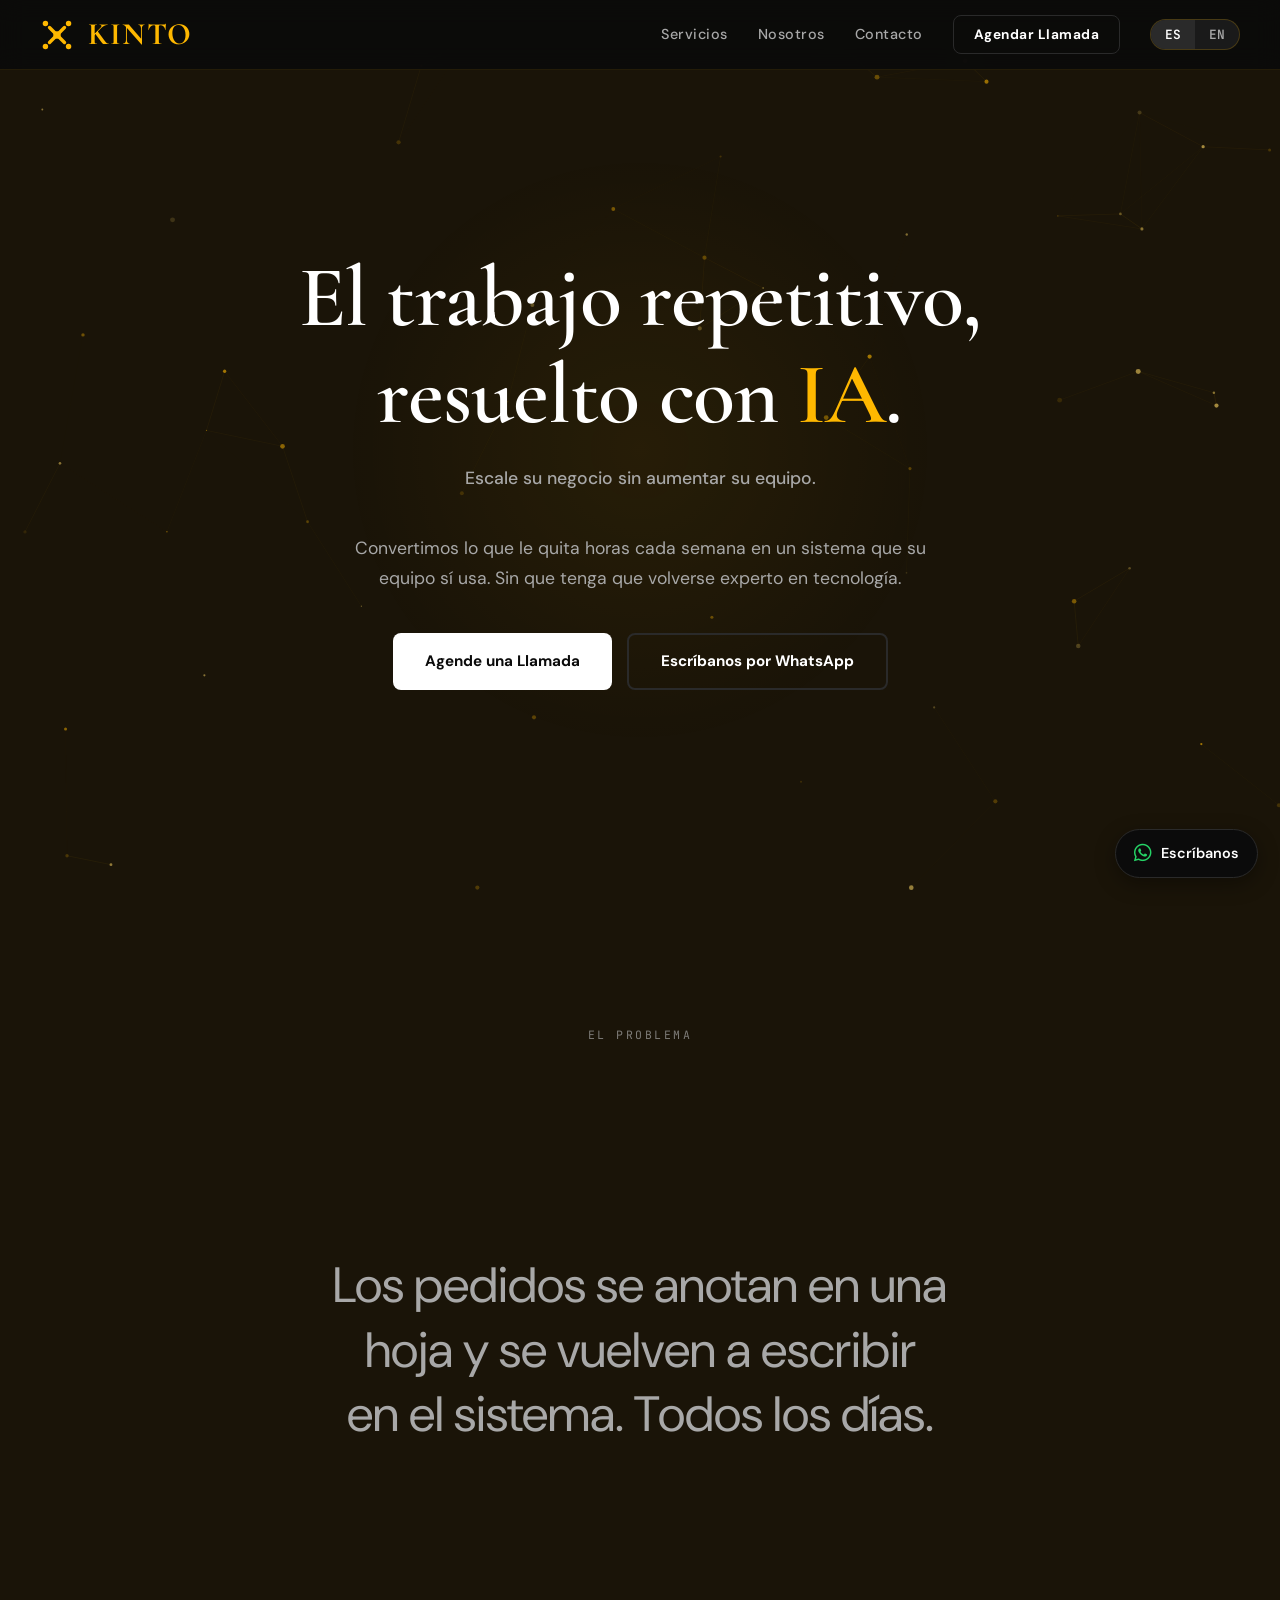
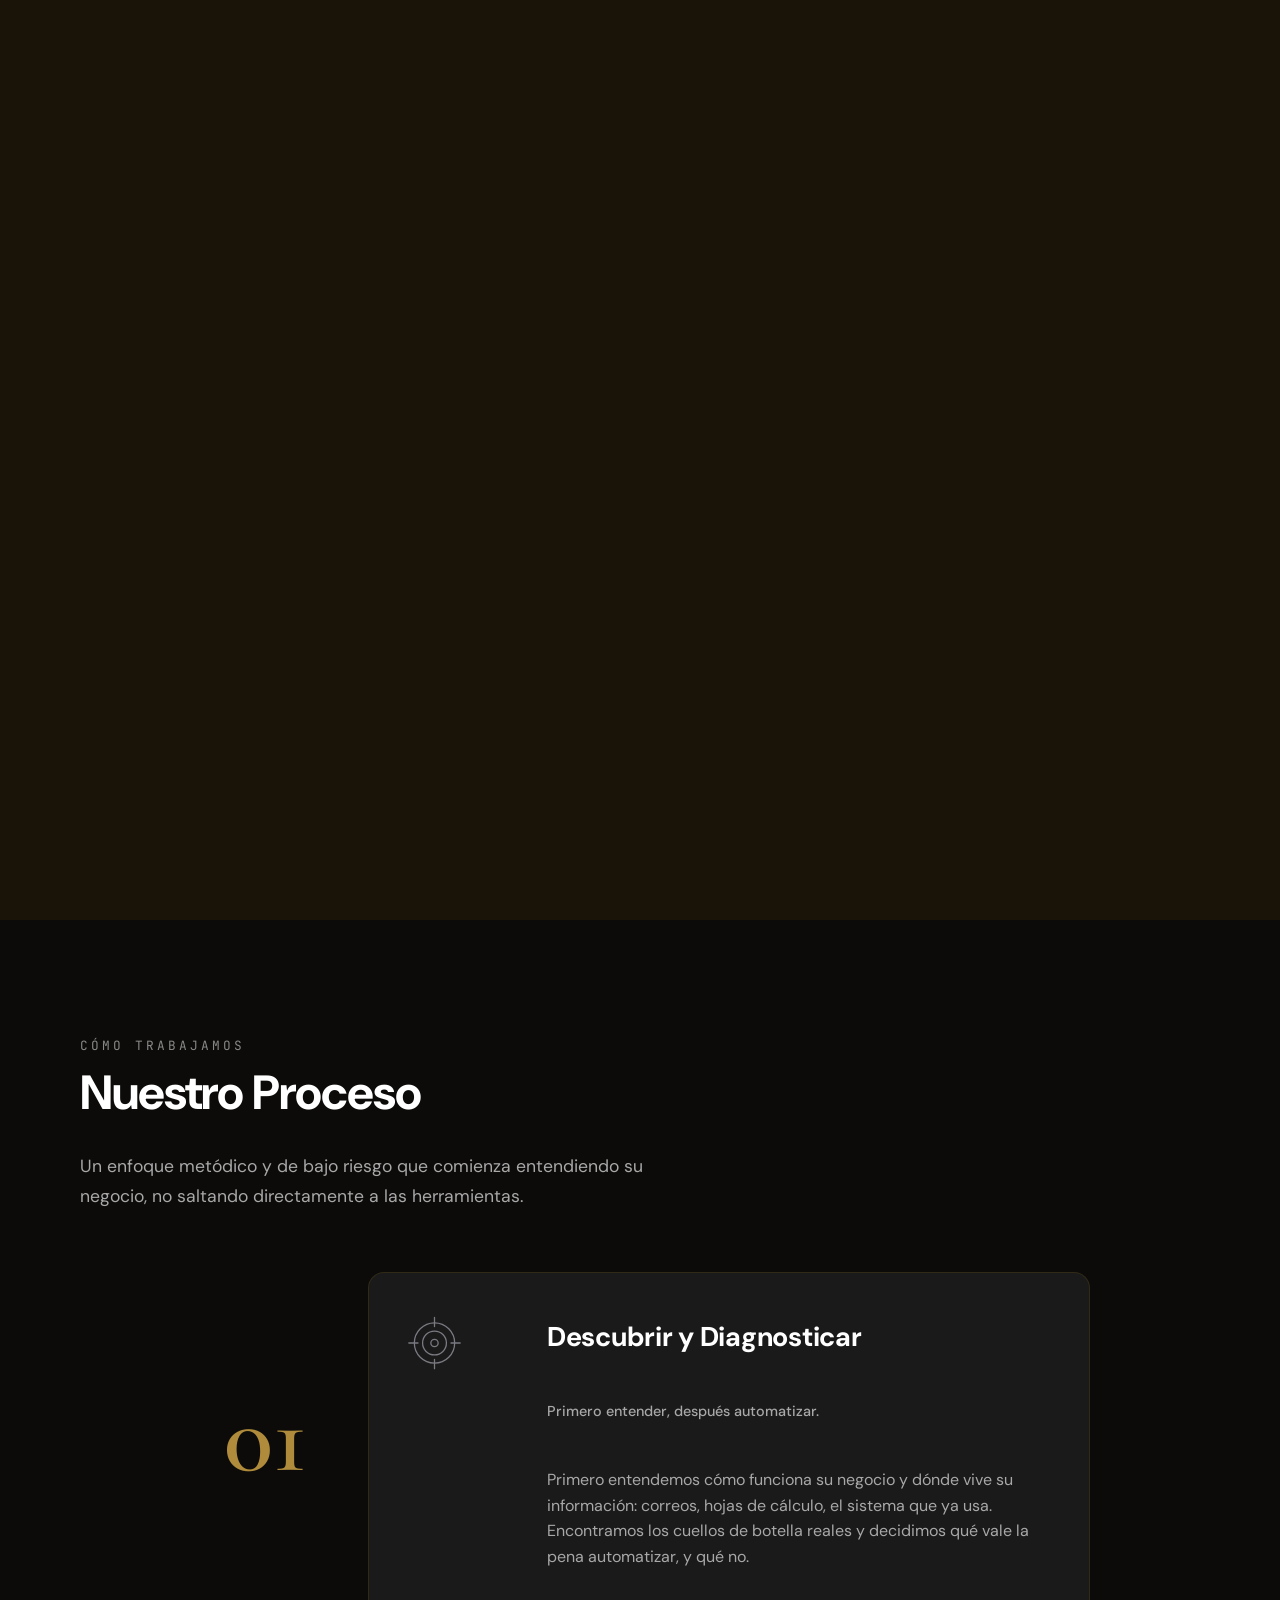
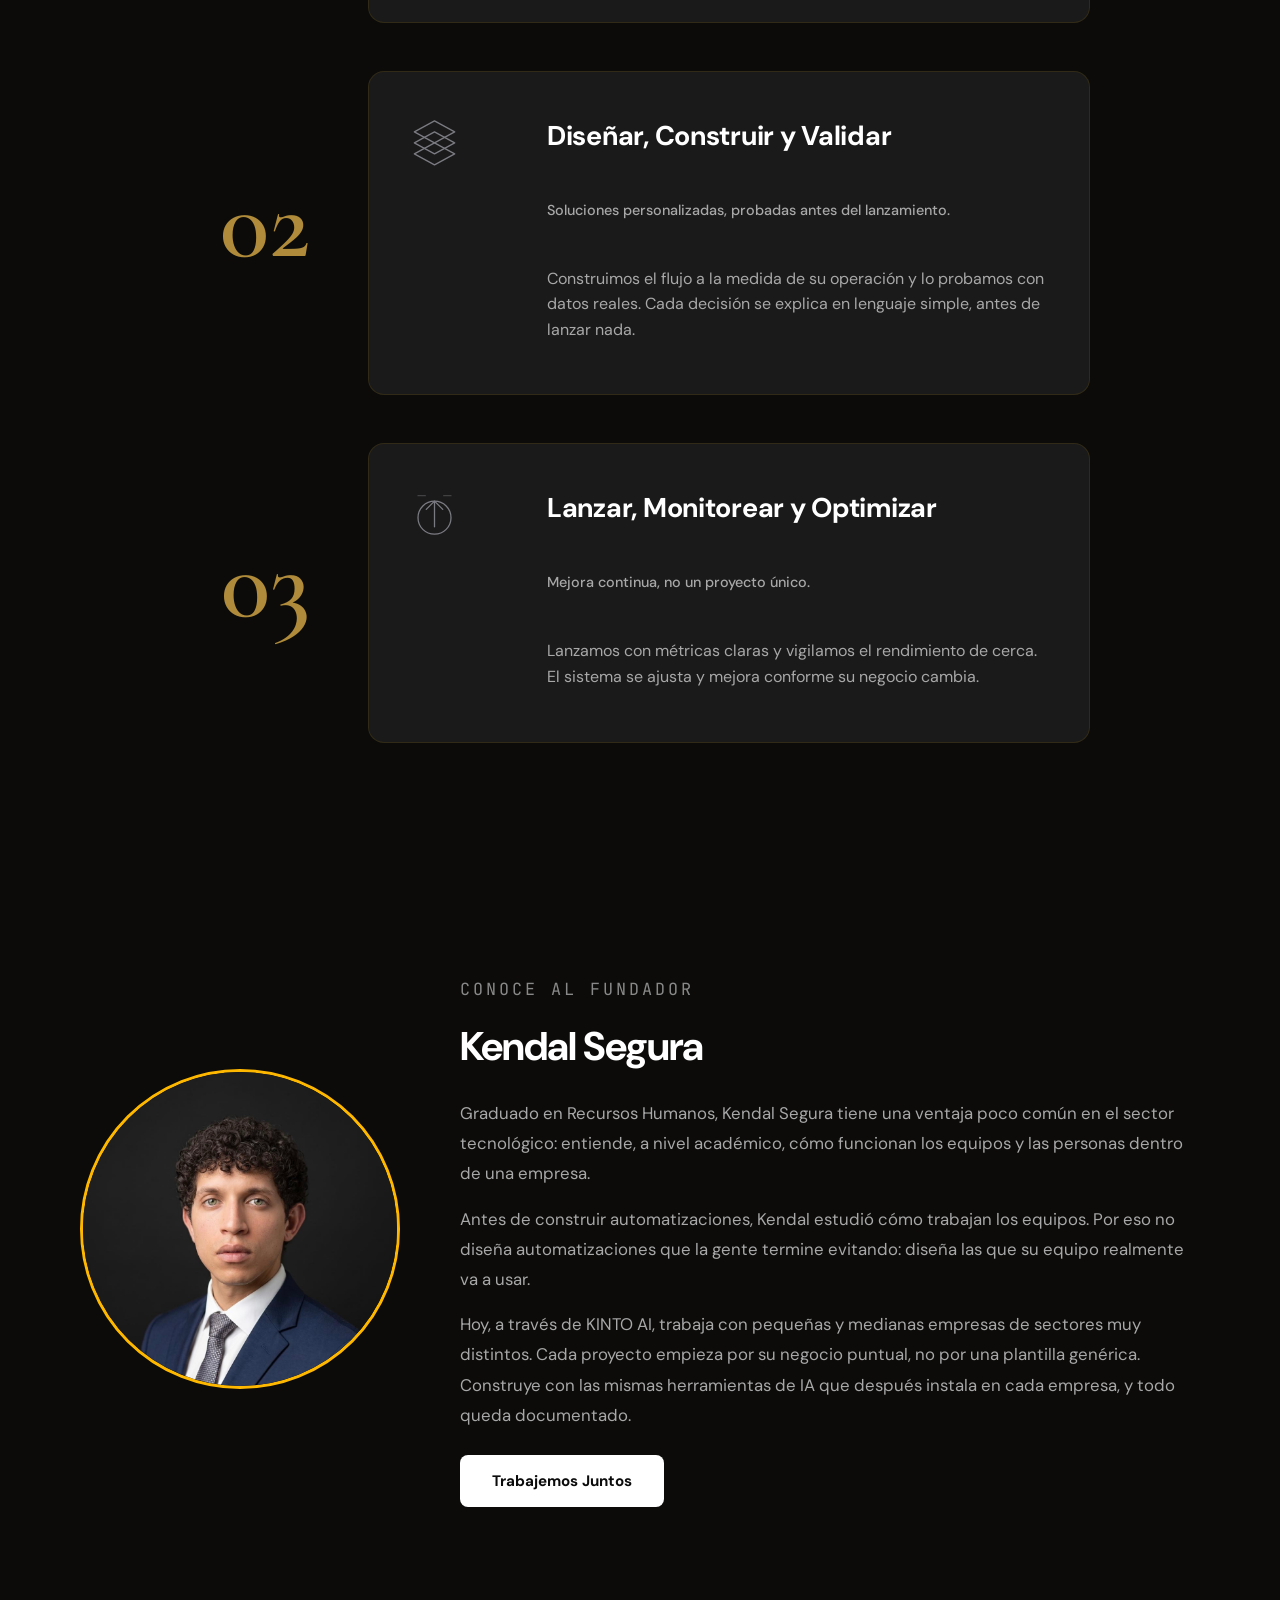
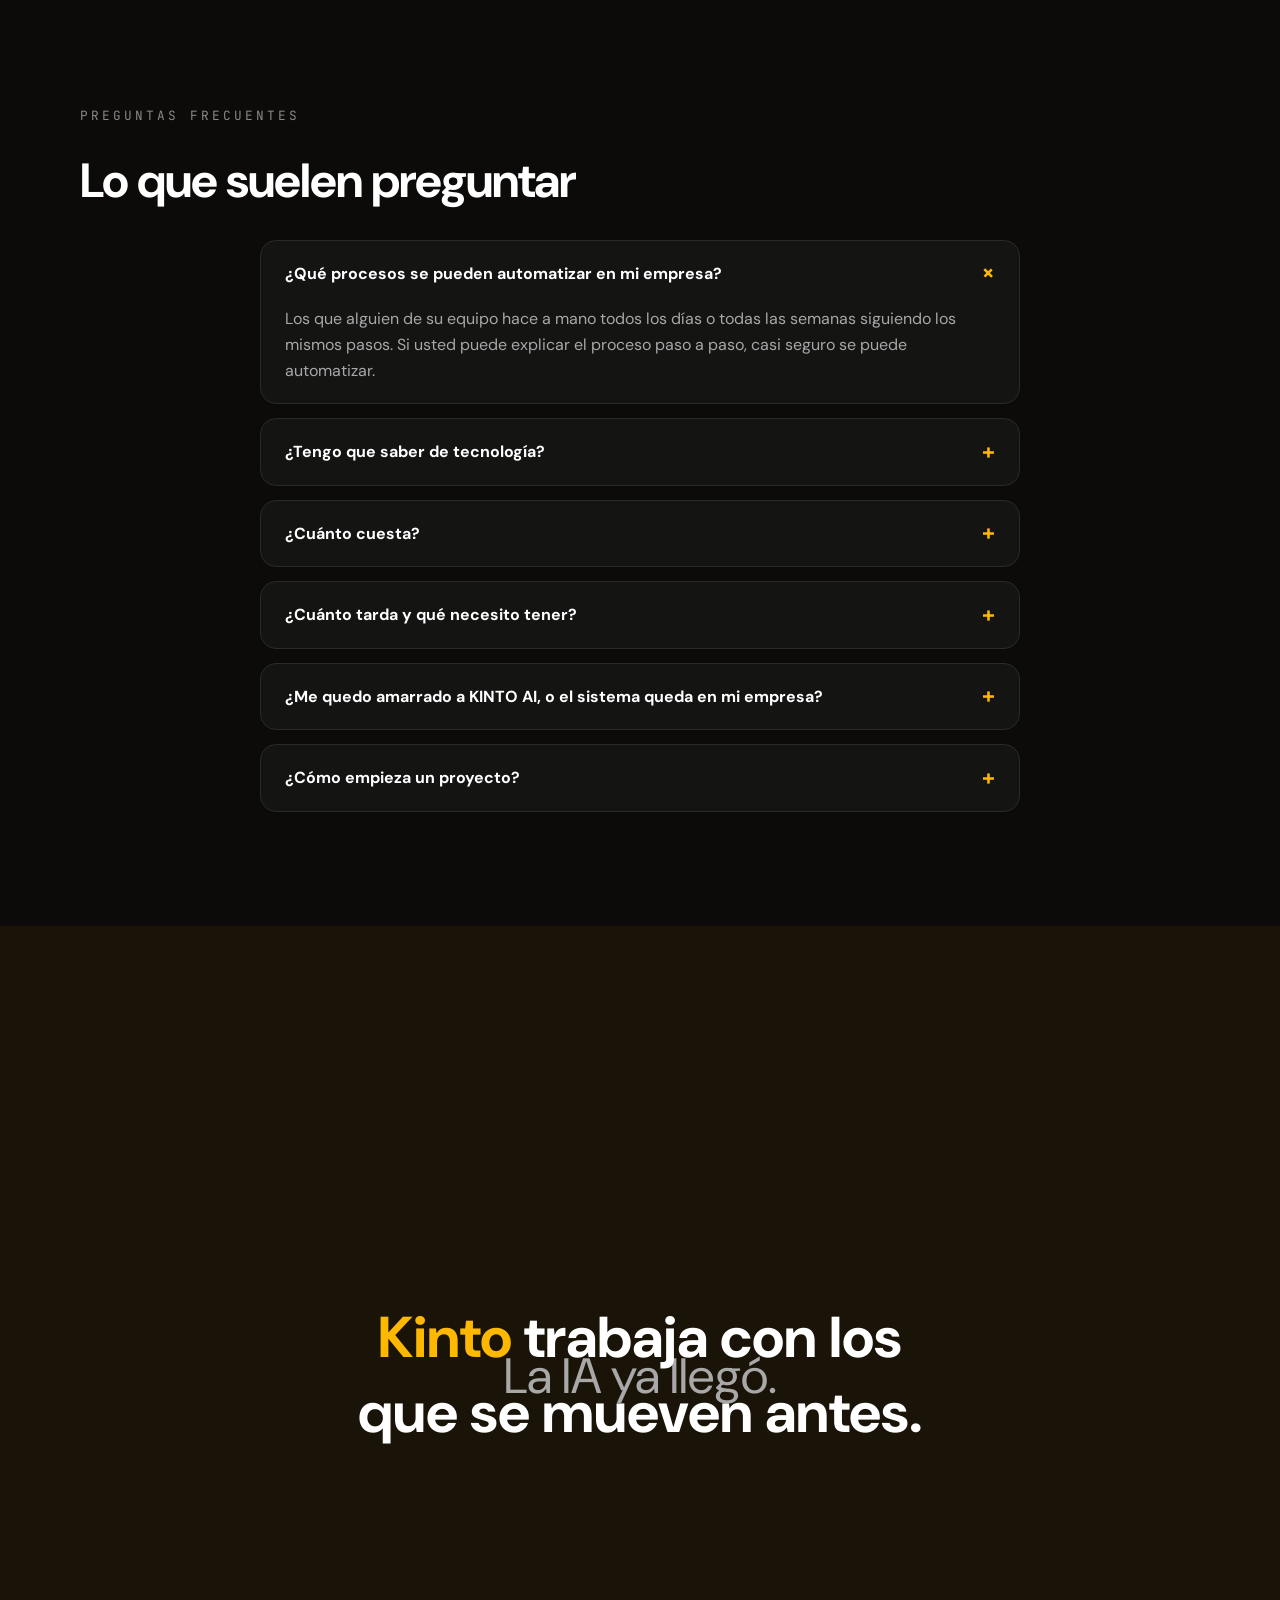
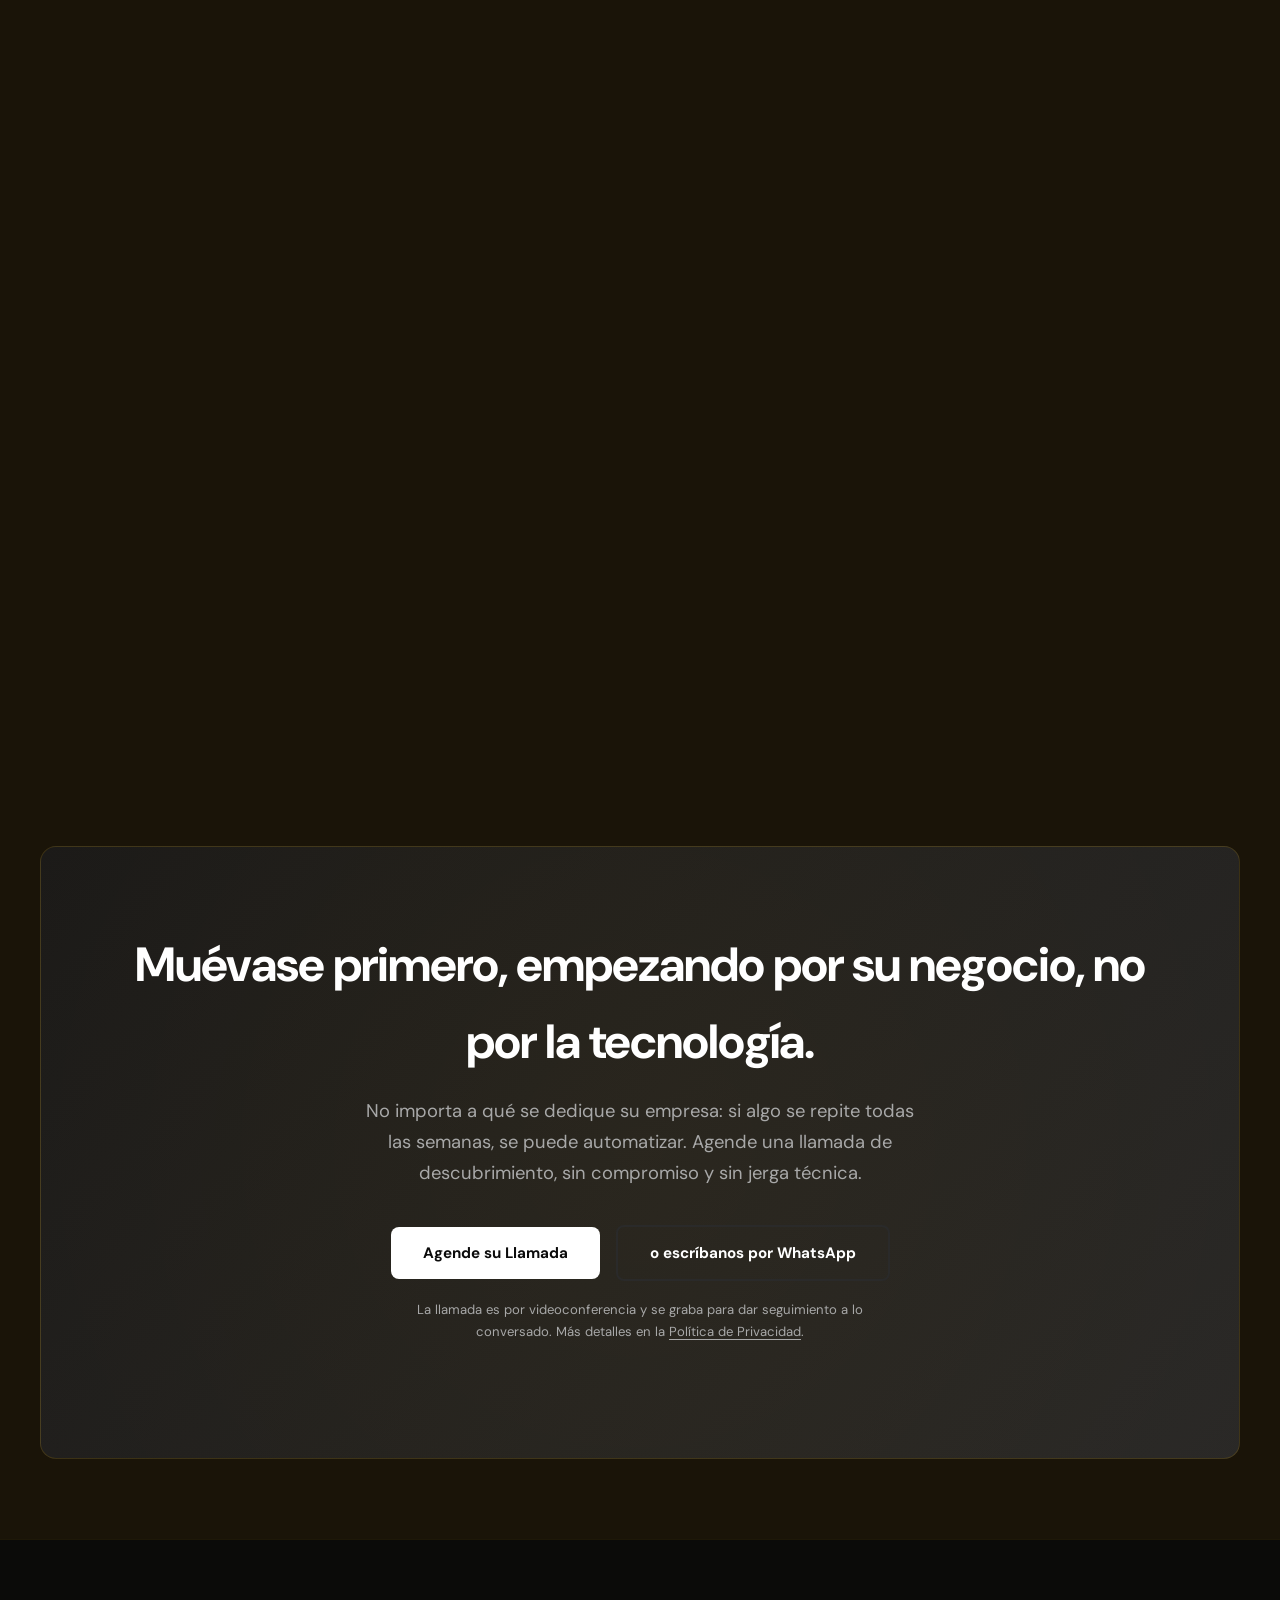
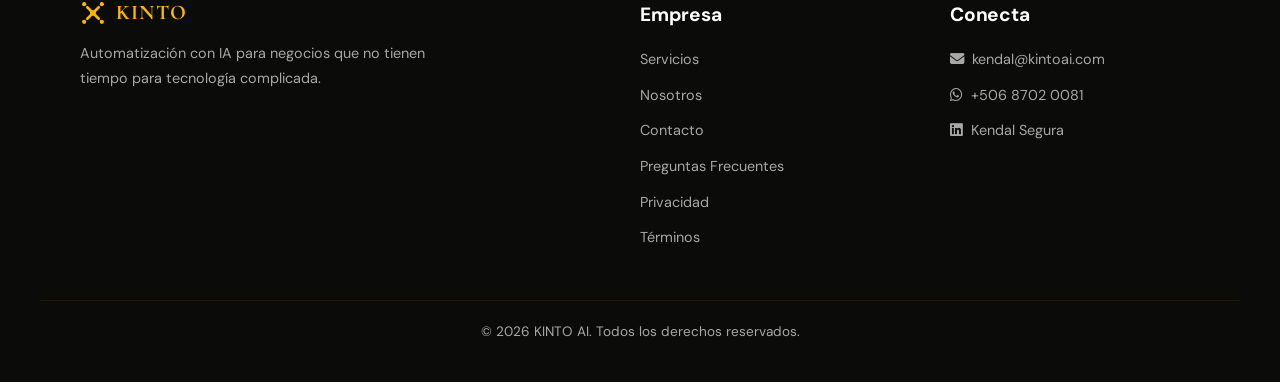
==== commit 6ae51c49: "fix: quita la etiqueta AI del lockup del logo Kendal no la quiso. El logo vuelve a ser solo el símbo" ====
--- a/index.html
+++ b/index.html
@@ -1221,13 +1221,6 @@
 
         /* lockup B: simbolo pesado + KINTO serif + etiqueta AI mono */
         .kinto-sym { display:block; flex-shrink:0; }
-        .logo-ai {
-            font-family: 'JetBrains Mono', monospace; font-weight: 700;
-            font-size: .78rem; letter-spacing: .12em; color: var(--gold);
-            border: 1px solid var(--gold); border-radius: 5px;
-            padding: 2px 7px; margin-left: 10px; line-height: 1;
-        }
-        .logo-ai--sm { font-size: .6rem; padding: 2px 5px; margin-left: 8px; }
 
     </style>
 </head>
@@ -1240,7 +1233,7 @@
     <header id="header">
         <div class="logo">
             <svg class="kinto-sym" width="34" height="34" viewBox="0 0 100 100" aria-hidden="true"><g stroke="#FFB800" stroke-width="10" stroke-linecap="round"><line x1="28" y1="28" x2="72" y2="72"/><line x1="72" y1="28" x2="28" y2="72"/></g><circle cx="50" cy="50" r="11" fill="#FFB800"/><circle cx="16" cy="16" r="8" fill="#FFB800"/><circle cx="84" cy="16" r="8" fill="#FFB800"/><circle cx="16" cy="84" r="8" fill="#FFB800"/><circle cx="84" cy="84" r="8" fill="#FFB800"/></svg>
-            <span class="logo-text">KINTO</span><span class="logo-ai">AI</span>
+            <span class="logo-text">KINTO</span>
         </div>
 
         <nav id="nav">
@@ -1426,7 +1419,7 @@
             <div class="footer-brand-section">
                 <div class="footer-brand">
                     <svg class="kinto-sym" width="26" height="26" viewBox="0 0 100 100" aria-hidden="true"><g stroke="#FFB800" stroke-width="10" stroke-linecap="round"><line x1="28" y1="28" x2="72" y2="72"/><line x1="72" y1="28" x2="28" y2="72"/></g><circle cx="50" cy="50" r="11" fill="#FFB800"/><circle cx="16" cy="16" r="8" fill="#FFB800"/><circle cx="84" cy="16" r="8" fill="#FFB800"/><circle cx="16" cy="84" r="8" fill="#FFB800"/><circle cx="84" cy="84" r="8" fill="#FFB800"/></svg>
-                    <span class="logo-text" style="font-size:1.2rem">KINTO</span><span class="logo-ai logo-ai--sm">AI</span>
+                    <span class="logo-text" style="font-size:1.2rem">KINTO</span>
                 </div>
                 <p class="footer-brand-description" data-es="Automatización con IA para negocios que no tienen tiempo para tecnología complicada." data-en="AI automation for businesses that do not have time for complicated technology.">Automatización con IA para negocios que no tienen tiempo para tecnología complicada.</p>
             </div>
